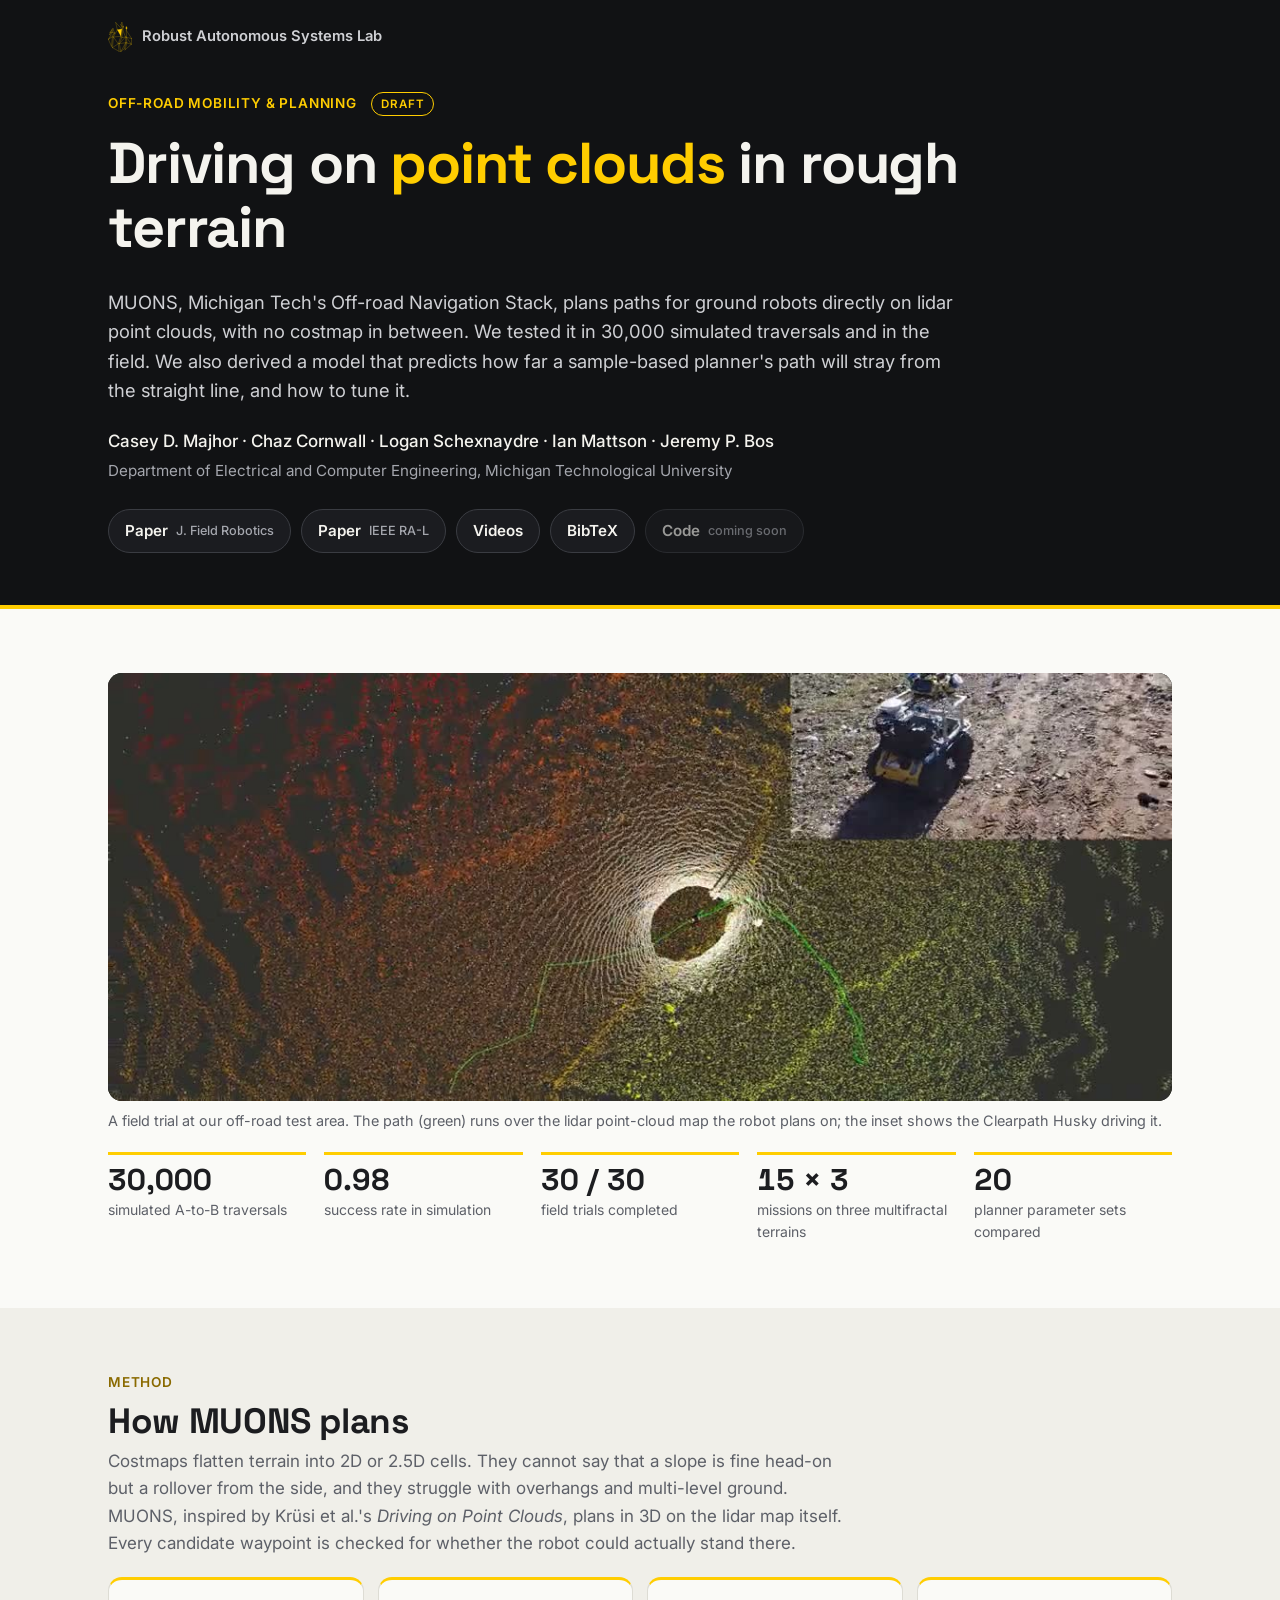
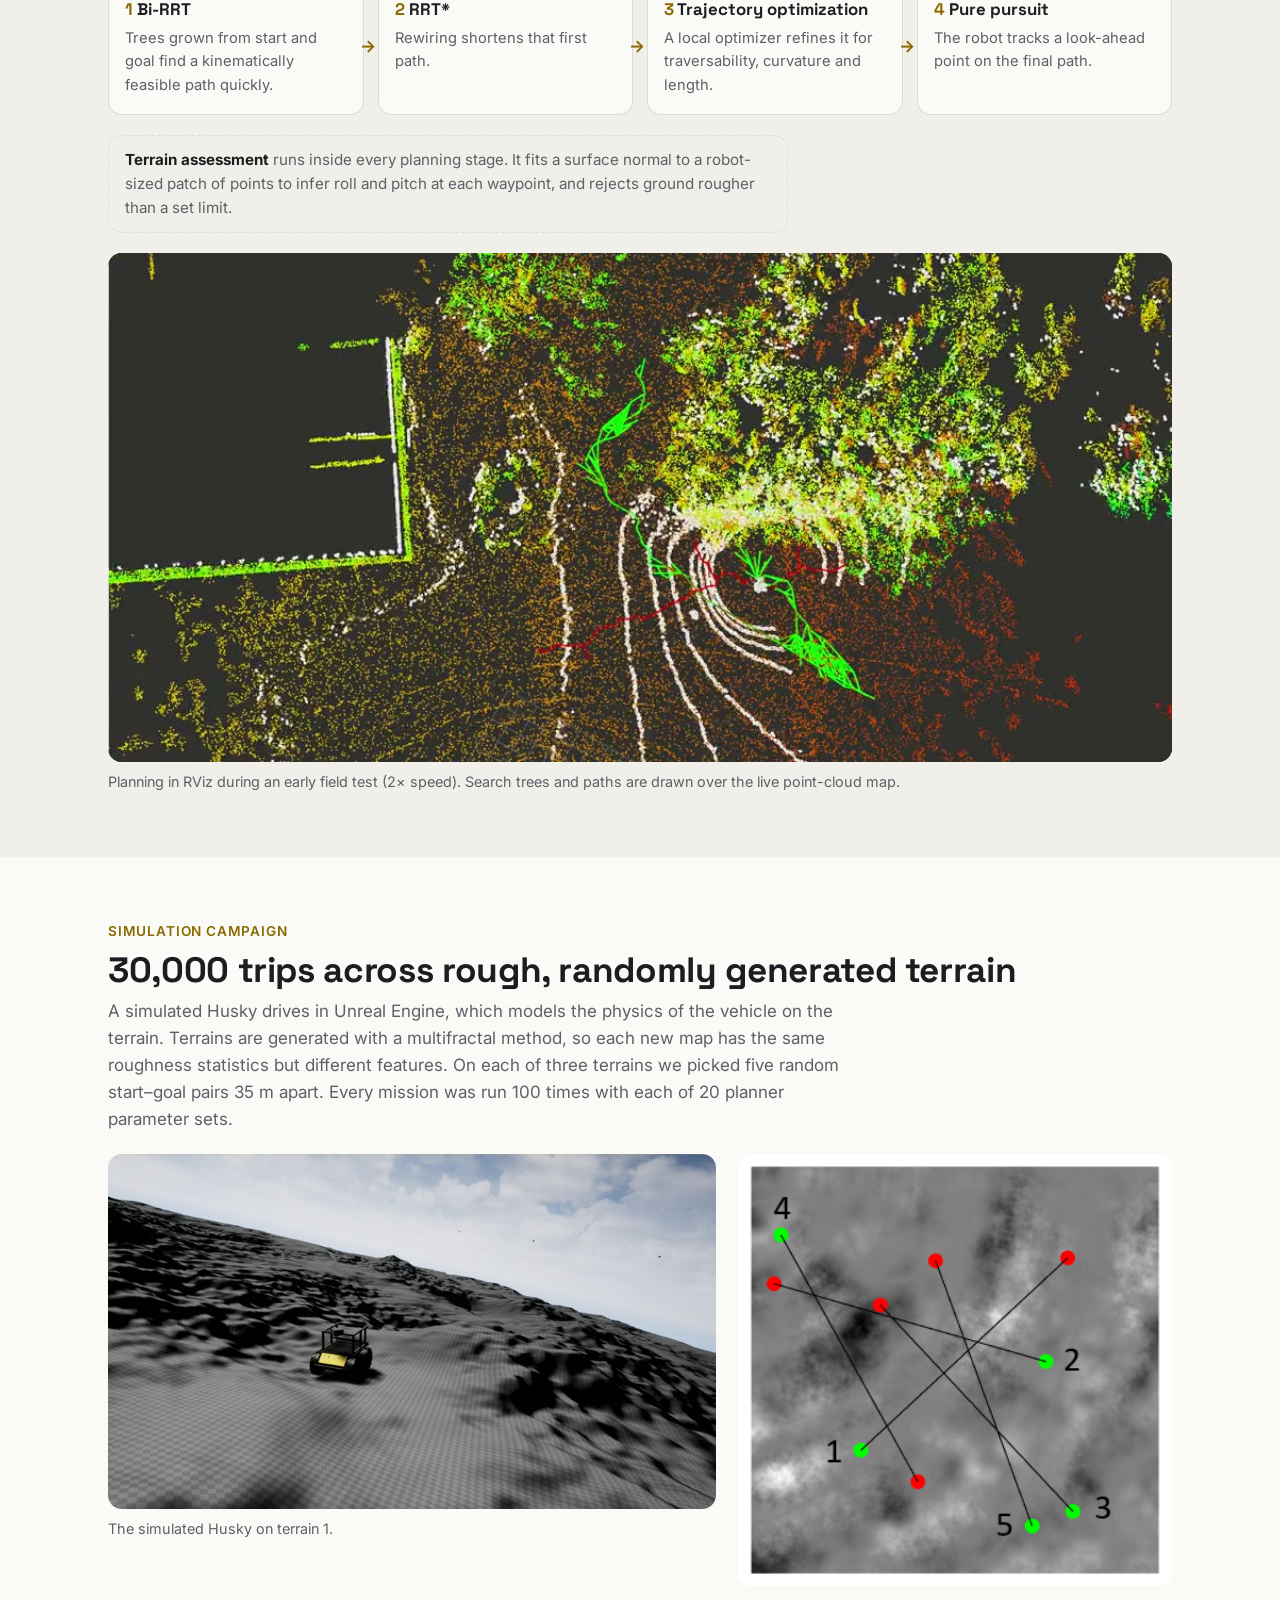
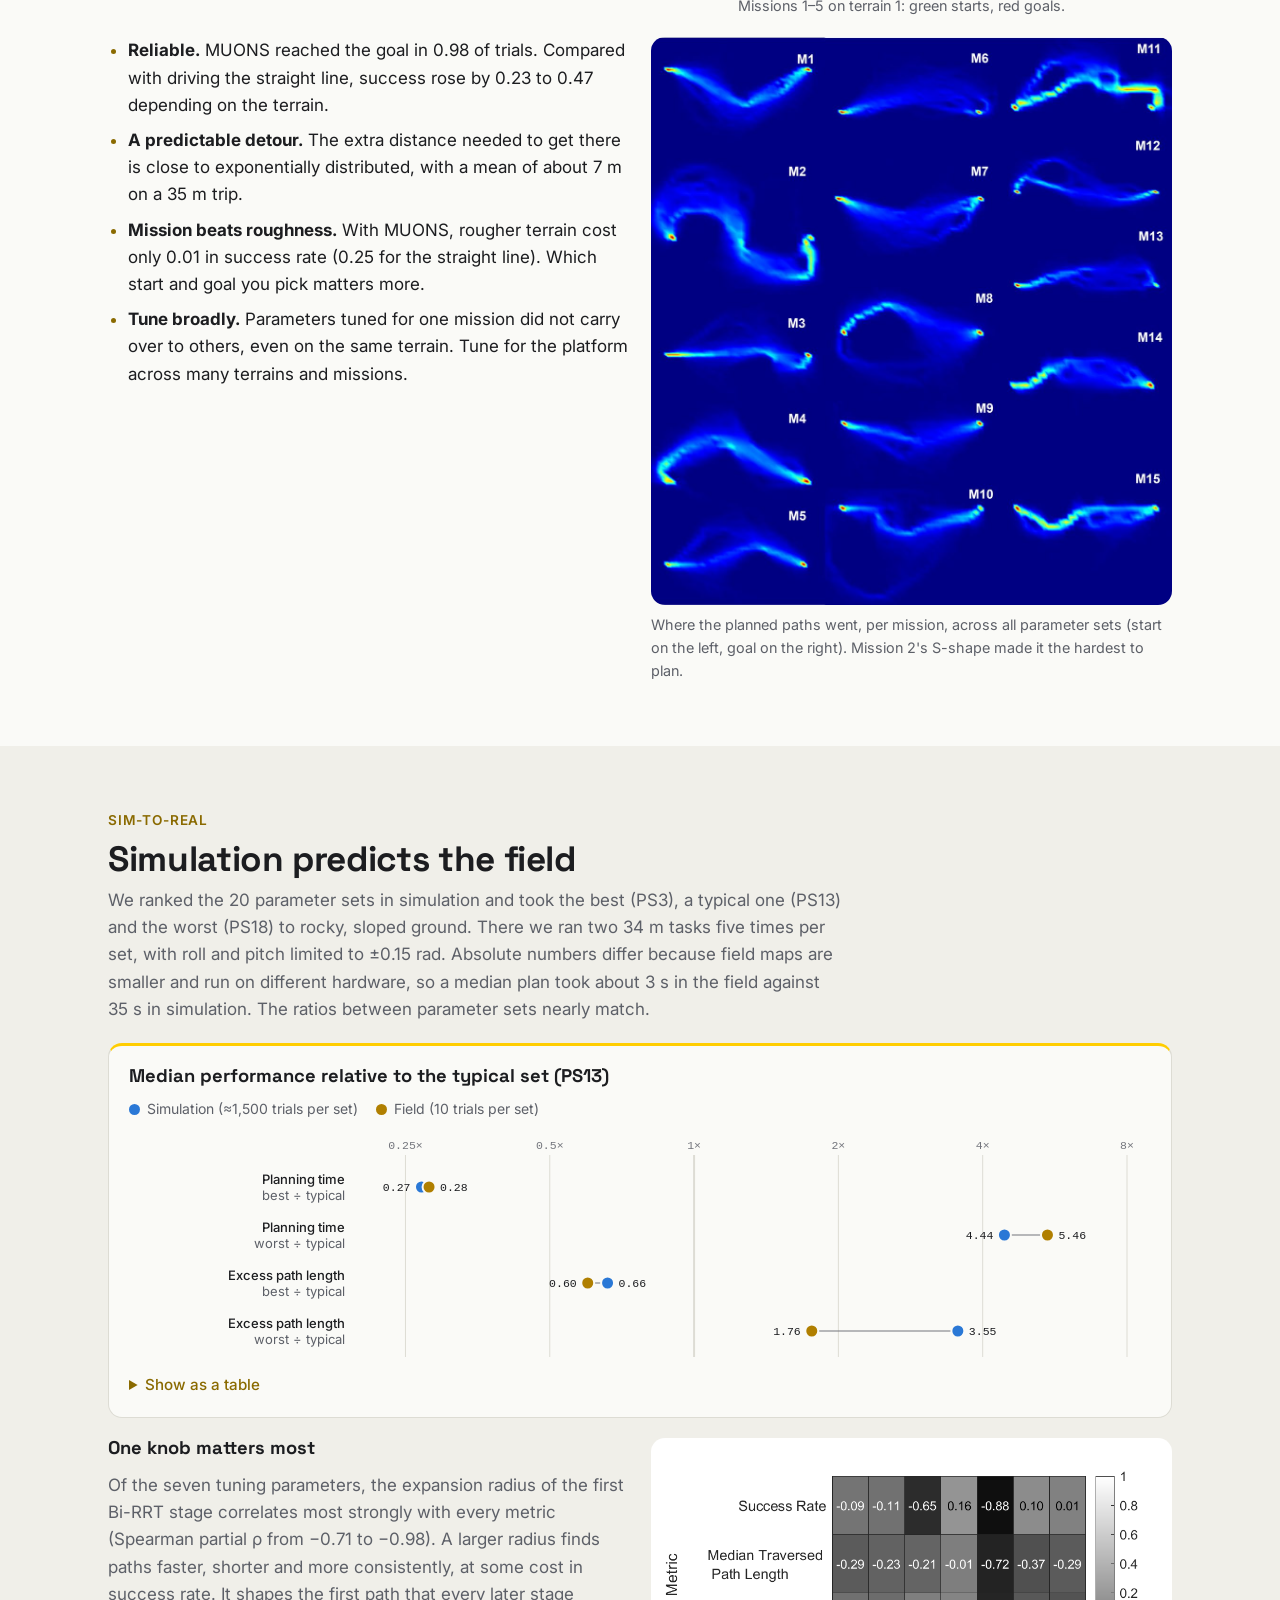
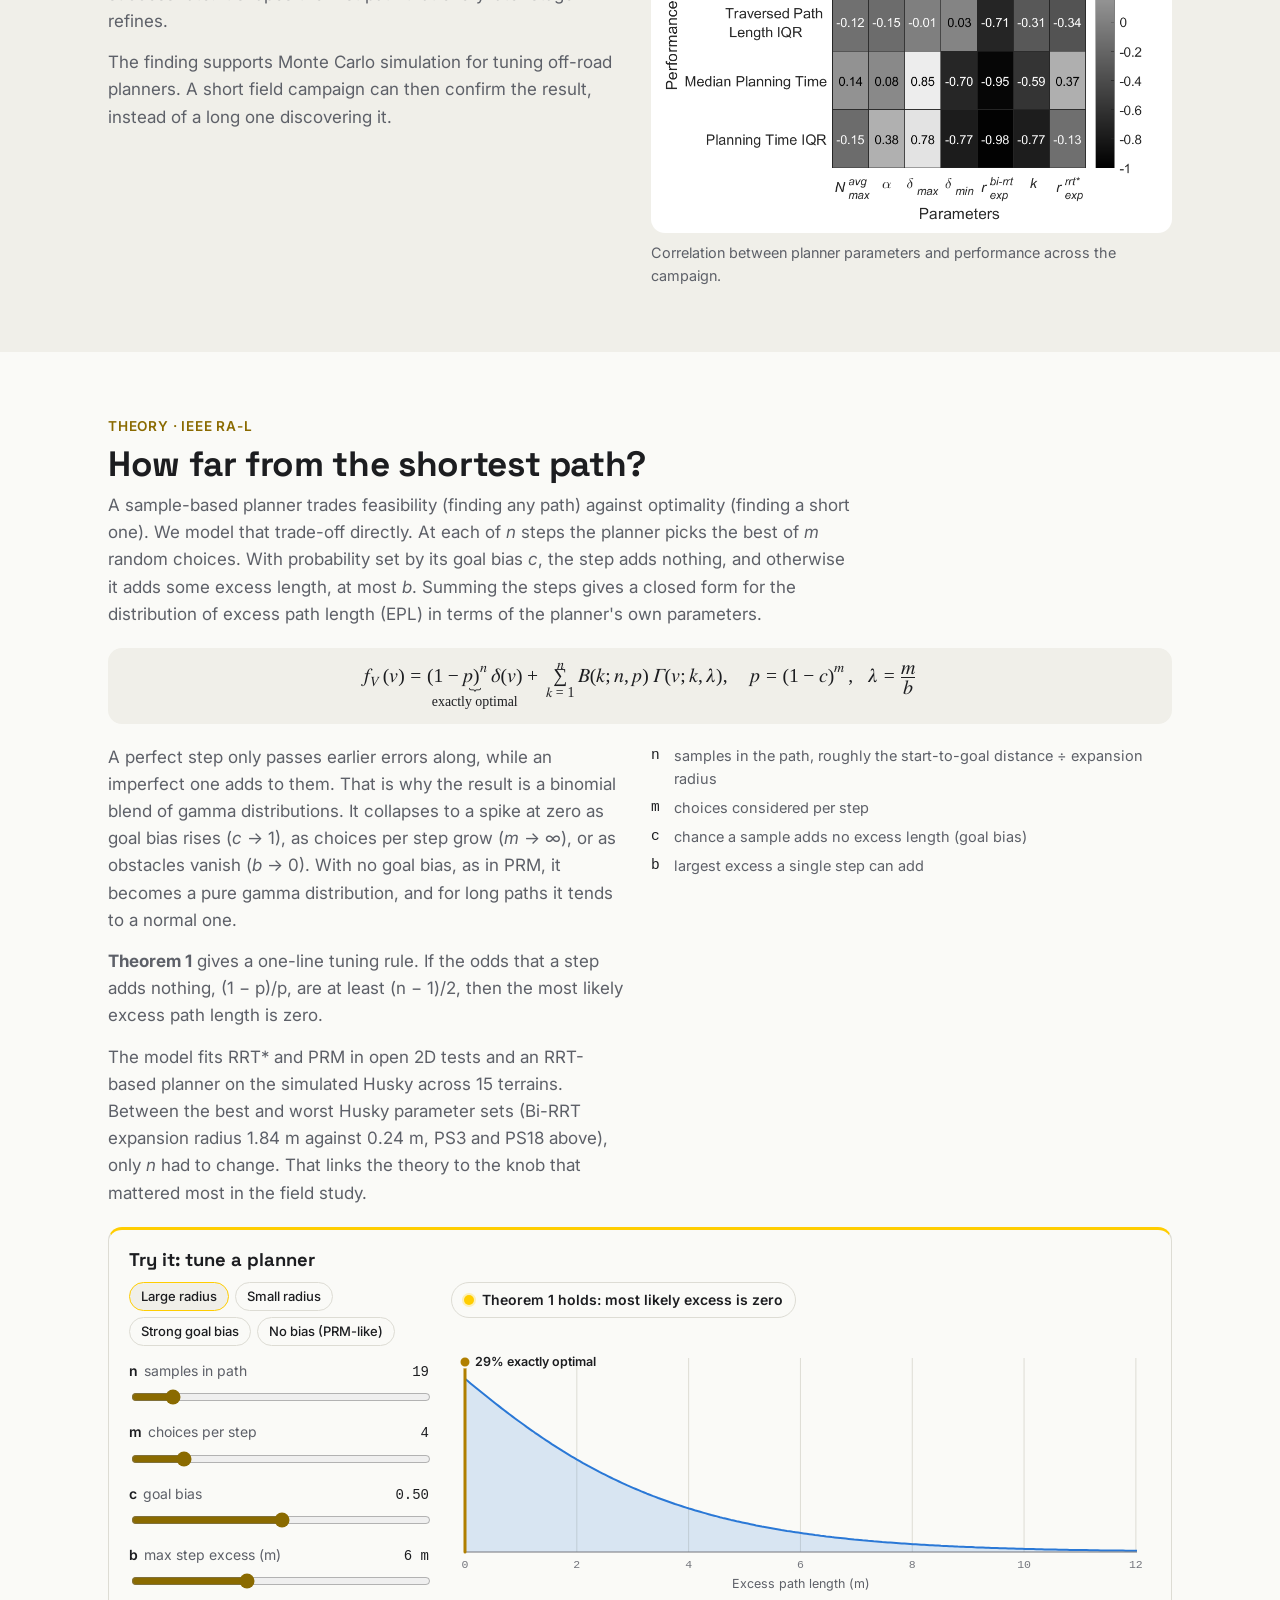
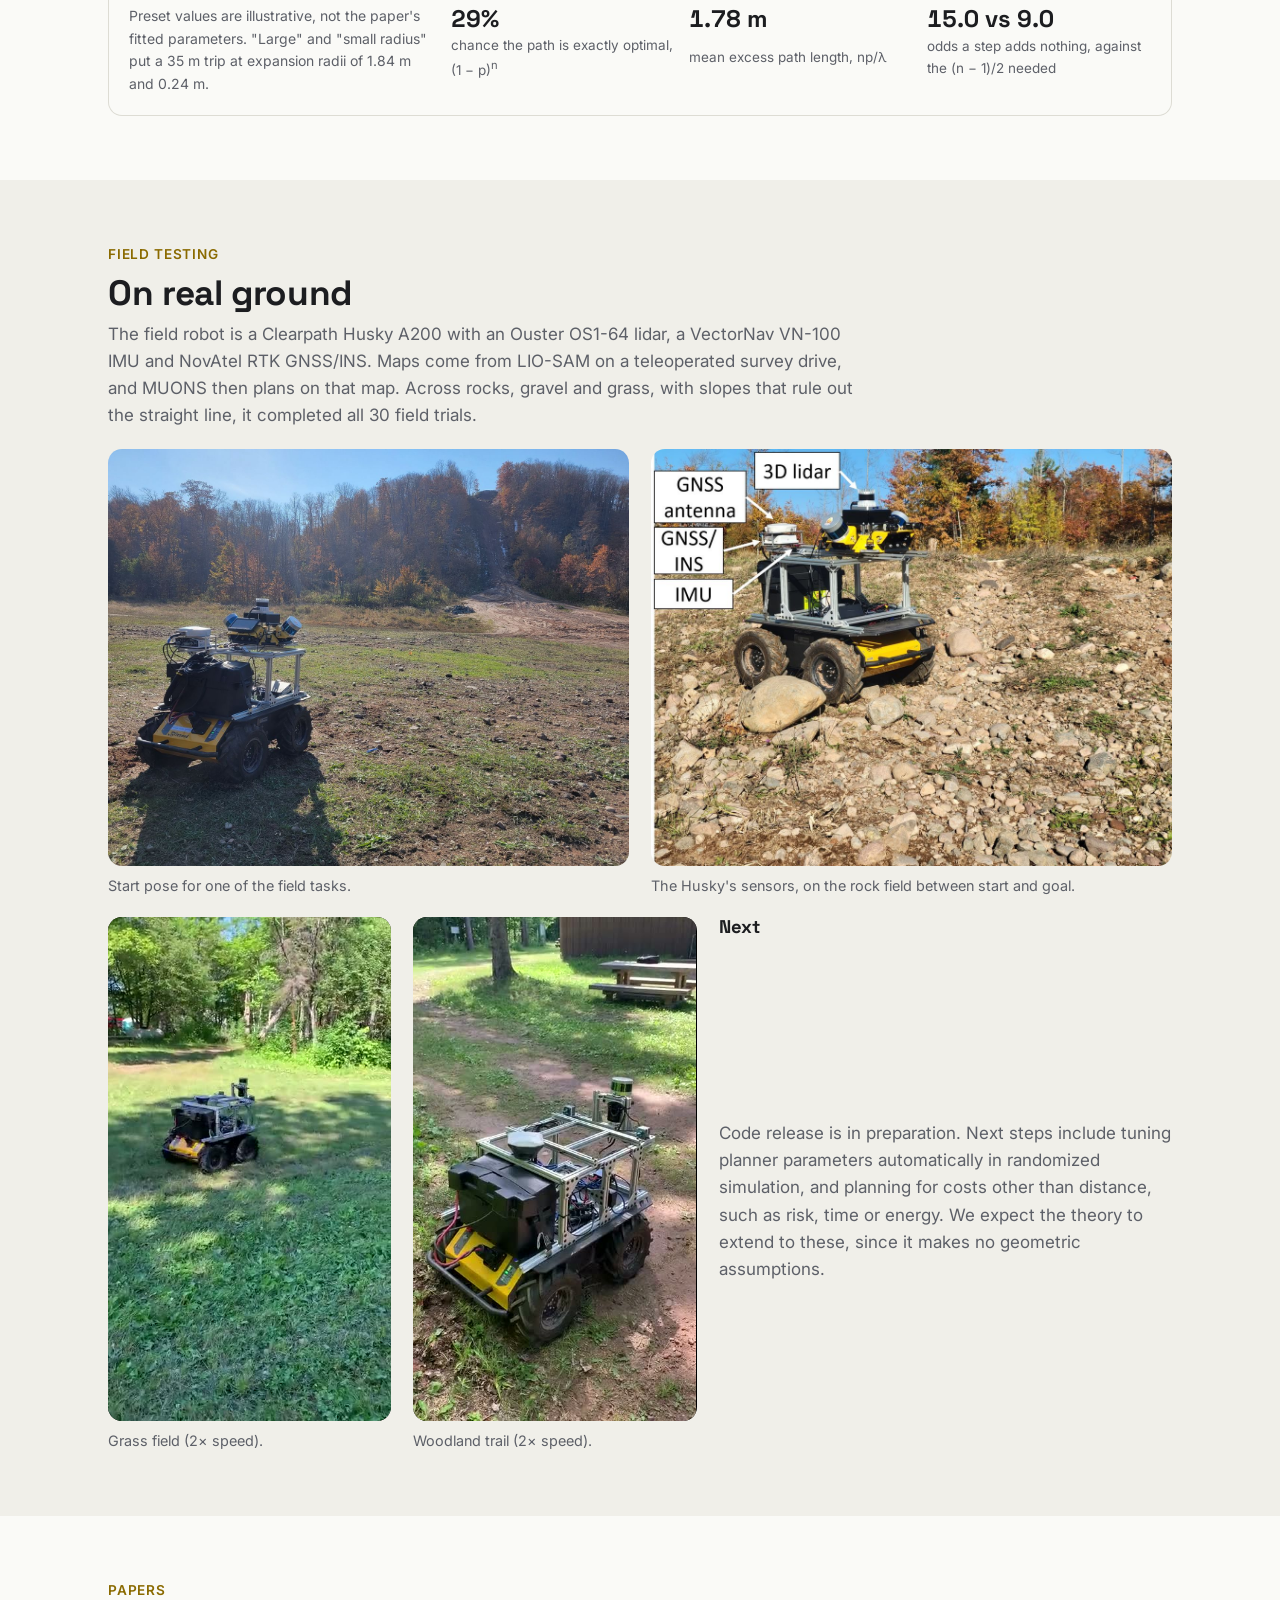
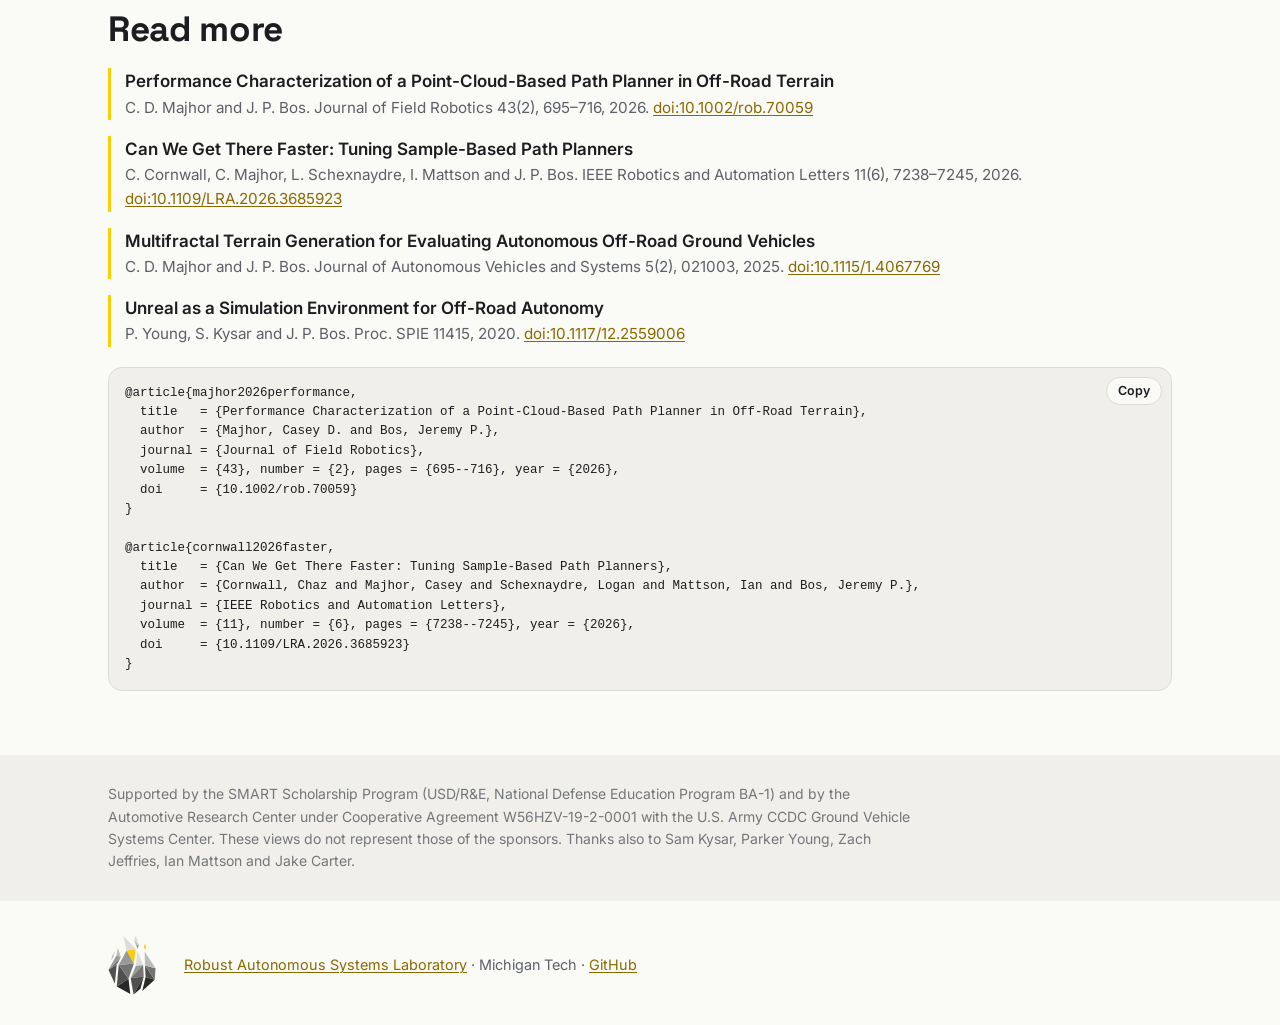
==== offroad/index.html @ c0ea43c0 "Add draft off-road autonomy project page and link its research card offroad/ is an academic-style pr" ====
<!doctype html>
<html lang="en">
<head>
<meta charset="utf-8">
<meta name="viewport" content="width=device-width, initial-scale=1">
<title>Off-Road Autonomy on Point Clouds</title>
<meta name="description" content="MUONS plans paths for off-road robots directly on lidar point clouds. Results from 30,000 simulated traversals, field trials, and a model of how far sample-based planners stray from the shortest path. Robust Autonomous Systems Laboratory, Michigan Tech.">
<meta property="og:title" content="Off-road autonomy on point clouds">
<meta property="og:description" content="MUONS: point-cloud path planning in rough terrain, from the Robust Autonomous Systems Laboratory at Michigan Tech.">
<meta property="og:image" content="https://robust-autonomous-systems-laboratory.github.io/offroad/media/field-start.jpg">
<link rel="icon" href="../assets/RASL/flame-avatar-square.svg" type="image/svg+xml">
<link rel="apple-touch-icon" href="../assets/RASL/flame-avatar-square.png">
<link rel="preconnect" href="https://fonts.googleapis.com">
<link rel="preconnect" href="https://fonts.gstatic.com" crossorigin>
<link href="https://fonts.googleapis.com/css2?family=Inter:wght@400;500;600&family=Space+Grotesk:wght@500;700&display=swap" rel="stylesheet">
<link rel="stylesheet" href="../style.css">
<style>
/* Autonomy page: the home page stylesheet plus the pieces an academic project page needs
   (author line, paper buttons, figures, one chart, one interactive model, BibTeX). */
:root {
  --ink-3: #74767d; --sim: #2a78d6; --field: #b07f00;
  --f-display: "Space Grotesk", Inter, sans-serif; --f-mono: ui-monospace, "SFMono-Regular", Menlo, Consolas, monospace;
}
@media (prefers-color-scheme: dark) { :root { --ink-3: #8b8d94; --sim: #3987e5; --field: #b08600; } }
.stack { display: grid; gap: 20px; }
.stack > p, .head p, .prose p { max-width: 68ch; margin: 0; }
.head { display: grid; gap: 8px; }
.head h2, h3 { margin: 0; }
main .eyebrow { margin: 0; }
.muted { color: var(--muted); }
.small { font-size: 14px; color: var(--ink-3); margin: 0; }
.prose { display: grid; gap: 14px; }

/* hero */
.hero-top { display: flex; flex-wrap: wrap; align-items: center; gap: 10px 14px; margin-bottom: 1rem; }
.hero-top .eyebrow { margin: 0; }
.draft { font-size: .72rem; font-weight: 600; letter-spacing: .08em; text-transform: uppercase; color: var(--gold); border: 1px solid var(--gold); border-radius: 999px; padding: 2px 9px; }
.authors { margin: 22px 0 4px; color: #f4f3ee; font-weight: 500; }
.authors span { white-space: nowrap; }
.affil { color: #a4a6ad; font-size: .95rem; margin: 0; }
.btns { list-style: none; padding: 0; margin: 26px 0 0; display: flex; flex-wrap: wrap; gap: 10px; }
.btns a, .btns span { display: inline-flex; align-items: center; gap: 8px; padding: 9px 16px; border-radius: 999px; border: 1px solid #3a3c42; background: #1b1c20; color: #f4f3ee; text-decoration: none; font-weight: 600; font-size: .95rem; }
.btns a:hover, .btns a:focus-visible { border-color: var(--gold); color: var(--gold); }
.btns small { font-weight: 500; color: #a4a6ad; }
.btns span[aria-disabled] { opacity: .6; cursor: not-allowed; }

/* figures and video */
figure { margin: 0; display: grid; gap: 8px; align-content: start; min-width: 0; }
figure img, figure video { width: 100%; height: auto; border-radius: var(--radius); background: #000; }
figcaption { color: var(--muted); font-size: .9rem; }
.on-white { background: #fff; border-radius: var(--radius); padding: 10px; }
.on-white img { border-radius: 4px; background: #fff; }
.grid2 { display: grid; gap: 22px; }
@media (min-width: 860px) { .grid2 { grid-template-columns: 1fr 1fr; align-items: start; } .grid2.wide-left { grid-template-columns: 1.4fr 1fr; } }
.stats { display: grid; grid-template-columns: repeat(auto-fit, minmax(150px, 1fr)); gap: 18px; }
.stat { border-top: 3px solid var(--gold); padding-top: 10px; display: grid; gap: 4px; align-content: start; }
.stat b { font: 700 30px/1 var(--f-display); font-variant-numeric: tabular-nums; }
.stat span { font-size: 14px; color: var(--muted); }
ul.points { margin: 0; padding-left: 1.2em; display: grid; gap: 8px; max-width: 72ch; }
ul.points li::marker { color: var(--link); }

/* pipeline */
.pipeline { list-style: none; padding: 0; margin: 0; display: grid; gap: 14px; counter-reset: st; }
@media (min-width: 860px) { .pipeline { grid-template-columns: repeat(4, 1fr); } }
.pipeline li { position: relative; border: 1px solid var(--line); border-top: 3px solid var(--gold); border-radius: var(--radius); padding: 16px; background: var(--paper); display: grid; gap: 4px; align-content: start; }
.pipeline li b { font-family: var(--f-display); font-size: 1.05rem; }
.pipeline li b::before { counter-increment: st; content: counter(st) "  "; color: var(--link); }
.pipeline li span { color: var(--muted); font-size: .92rem; }
@media (min-width: 860px) { .pipeline li:not(:last-child)::after { content: "\2192"; position: absolute; right: -13px; top: 50%; transform: translateY(-50%); color: var(--link); font-weight: 700; } }
.ta { border: 1px dashed var(--line); border-radius: var(--radius); padding: 12px 16px; color: var(--muted); font-size: .95rem; }
.ta b { color: var(--text); }

/* ratio chart */
.card { display: grid; gap: 12px; padding: 20px; min-width: 0; }
.card p { margin: 0; }
.card > *, .stack > *, .grid2 > * { min-width: 0; }
.legend { display: flex; flex-wrap: wrap; gap: 6px 18px; font-size: 14px; color: var(--muted); }
.legend i { display: inline-block; width: 11px; height: 11px; border-radius: 50%; margin-right: 7px; vertical-align: -1px; }
.chart svg { display: block; width: 100%; height: auto; overflow: visible; }
.chart text { font-family: Inter, sans-serif; font-size: 13px; fill: var(--muted); }
.chart .tick { font-family: var(--f-mono); font-size: 11.5px; fill: var(--ink-3); }
.chart .rl { fill: var(--text); font-weight: 500; }
details summary { cursor: pointer; color: var(--link); font-weight: 500; font-size: .95rem; }
table { border-collapse: collapse; width: 100%; font-size: 14px; margin-top: 10px; }
th, td { padding: 8px 10px; text-align: left; border-bottom: 1px solid var(--line); }
th { font-size: 12px; font-weight: 600; letter-spacing: .04em; text-transform: uppercase; color: var(--ink-3); }
td.n, th.n { text-align: right; font-family: var(--f-mono); font-variant-numeric: tabular-nums; font-size: 13px; }
.tablewrap { overflow-x: auto; }
.tablewrap table { min-width: 520px; }
#tip { position: fixed; z-index: 20; pointer-events: none; background: var(--text); color: var(--paper); font-size: 13px; line-height: 1.45; padding: 8px 10px; border-radius: 6px; max-width: 280px; }

/* math + explorer */
math { font-size: 1.15em; }
.eq { overflow-x: auto; padding: 14px 16px; background: var(--paper-2); border-radius: var(--radius); text-align: center; }
.explorer { display: grid; gap: 22px; }
@media (min-width: 900px) { .explorer { grid-template-columns: 300px 1fr; align-items: start; } }
.ctl { display: grid; gap: 14px; }
.ctl label { display: grid; gap: 4px; font-size: 14px; color: var(--muted); }
.ctl label span { display: flex; align-items: baseline; gap: 6px; }
.ctl label output { margin-left: auto; }
.ctl label b { color: var(--text); font-weight: 600; }
.ctl output { font-family: var(--f-mono); color: var(--text); font-variant-numeric: tabular-nums; }
.ctl input[type=range] { width: 100%; accent-color: var(--link); }
.presets { display: flex; flex-wrap: wrap; gap: 6px; }
.presets button { font: 500 13px/1 Inter, sans-serif; padding: 7px 11px; border-radius: 999px; border: 1px solid var(--line); background: var(--paper); color: var(--text); cursor: pointer; }
.presets button:hover, .presets button[aria-pressed=true] { border-color: var(--gold); }
.presets button[aria-pressed=true] { background: var(--paper-2); }
.readout { display: grid; grid-template-columns: repeat(auto-fit, minmax(150px, 1fr)); gap: 14px; }
.readout div { display: grid; gap: 2px; }
.readout b { font: 700 24px/1.1 var(--f-display); font-variant-numeric: tabular-nums; }
.readout span { font-size: 13.5px; color: var(--muted); }
.badge { display: inline-flex; align-items: center; gap: 8px; font-weight: 600; font-size: 14px; padding: 6px 12px; border-radius: 999px; border: 1px solid var(--line); justify-self: start; }
.badge i { width: 10px; height: 10px; border-radius: 50%; background: var(--ink-3); }
.badge.yes i { background: var(--gold); box-shadow: 0 0 0 2px rgba(255, 205, 0, .25); }
#epl svg { display: block; width: 100%; height: auto; overflow: visible; }
#epl text { font-family: Inter, sans-serif; font-size: 12.5px; fill: var(--muted); }
#epl .tick { font-family: var(--f-mono); font-size: 11.5px; fill: var(--ink-3); }
.params { display: grid; grid-template-columns: auto 1fr; gap: 6px 14px; font-size: 14.5px; margin: 0; }
.params dt { font-family: var(--f-mono); color: var(--text); }
.params dd { margin: 0; color: var(--muted); }

/* videos */
.vids { display: grid; gap: 22px; grid-template-columns: repeat(2, minmax(0, 1fr)); }
@media (min-width: 900px) { .vids { grid-template-columns: 1fr 1fr 1.6fr; } }
.vids figure:last-child { grid-column: 1 / -1; }
@media (min-width: 900px) { .vids figure:last-child { grid-column: auto; } }

/* papers */
.papers { list-style: none; padding: 0; margin: 0; display: grid; gap: 16px; }
.papers li { border-left: 3px solid var(--gold); padding-left: 14px; }
.papers em { font-style: normal; color: var(--text); font-weight: 600; }
.papers span { display: block; color: var(--muted); font-size: .95rem; }
.bib { position: relative; }
.bib pre { margin: 0; padding: 16px; background: var(--paper-2); border: 1px solid var(--line); border-radius: var(--radius); overflow-x: auto; font: 12.5px/1.55 var(--f-mono); color: var(--text); }
.bib button { position: absolute; top: 10px; right: 10px; font: 600 12.5px/1 Inter, sans-serif; padding: 7px 11px; border-radius: 999px; border: 1px solid var(--line); background: var(--paper); color: var(--text); cursor: pointer; }
.bib button:hover { border-color: var(--gold); }
section.band.notes { padding-top: 28px; padding-bottom: 28px; }
.notes p { max-width: 90ch; }
</style>
</head>
<body>

<header class="hero page">
  <div class="wrap">
    <a class="crumb" href="../"><img src="../assets/RASL/logo-gold-outline.svg" alt="" width="24" height="30">Robust Autonomous Systems Lab</a>
    <div class="hero-top"><p class="eyebrow">Off-road mobility &amp; planning</p><span class="draft">Draft</span></div>
    <h1>Driving on <span style="color:var(--gold)">point clouds</span> in rough terrain</h1>
    <p class="lede">MUONS, Michigan Tech's Off-road Navigation Stack, plans paths for ground robots directly on lidar point clouds, with no costmap in between. We tested it in 30,000 simulated traversals and in the field. We also derived a model that predicts how far a sample-based planner's path will stray from the straight line, and how to tune it.</p>
    <p class="authors"><span>Casey D. Majhor</span> · <span>Chaz Cornwall</span> · <span>Logan Schexnaydre</span> · <span>Ian Mattson</span> · <span>Jeremy P. Bos</span></p>
    <p class="affil">Department of Electrical and Computer Engineering, Michigan Technological University</p>
    <ul class="btns">
      <li><a href="https://doi.org/10.1002/rob.70059">Paper <small>J. Field Robotics</small></a></li>
      <li><a href="https://doi.org/10.1109/LRA.2026.3685923">Paper <small>IEEE RA-L</small></a></li>
      <li><a href="#videos">Videos</a></li>
      <li><a href="#cite">BibTeX</a></li>
      <li><span aria-disabled="true" title="Code release in preparation">Code <small>coming soon</small></span></li>
    </ul>
  </div>
</header>

<main>

  <section class="wrap stack">
    <figure>
      <video data-src="media/field-run.mp4" poster="media/field-run.jpg" autoplay loop muted playsinline width="1120" height="450" aria-label="Top-down view of a lidar point-cloud map with a green path, and an inset video of the Husky robot driving over rocky ground"></video>
      <figcaption>A field trial at our off-road test area. The path (green) runs over the lidar point-cloud map the robot plans on; the inset shows the Clearpath Husky driving it.</figcaption>
    </figure>
    <div class="stats">
      <div class="stat"><b>30,000</b><span>simulated A-to-B traversals</span></div>
      <div class="stat"><b>0.98</b><span>success rate in simulation</span></div>
      <div class="stat"><b>30 / 30</b><span>field trials completed</span></div>
      <div class="stat"><b>15 × 3</b><span>missions on three multifractal terrains</span></div>
      <div class="stat"><b>20</b><span>planner parameter sets compared</span></div>
    </div>
  </section>

  <section class="band">
    <div class="wrap stack">
      <div class="head">
        <p class="eyebrow">Method</p>
        <h2>How MUONS plans</h2>
        <p class="muted">Costmaps flatten terrain into 2D or 2.5D cells. They cannot say that a slope is fine head-on but a rollover from the side, and they struggle with overhangs and multi-level ground. MUONS, inspired by Krüsi et al.'s <em>Driving on Point Clouds</em>, plans in 3D on the lidar map itself. Every candidate waypoint is checked for whether the robot could actually stand there.</p>
      </div>
      <ol class="pipeline">
        <li><b>Bi-RRT</b><span>Trees grown from start and goal find a kinematically feasible path quickly.</span></li>
        <li><b>RRT*</b><span>Rewiring shortens that first path.</span></li>
        <li><b>Trajectory optimization</b><span>A local optimizer refines it for traversability, curvature and length.</span></li>
        <li><b>Pure pursuit</b><span>The robot tracks a look-ahead point on the final path.</span></li>
      </ol>
      <p class="ta"><b>Terrain assessment</b> runs inside every planning stage. It fits a surface normal to a robot-sized patch of points to infer roll and pitch at each waypoint, and rejects ground rougher than a set limit.</p>
      <figure>
        <video data-src="media/rviz-planning.mp4" poster="media/rviz-planning.jpg" autoplay loop muted playsinline width="1000" height="478" aria-label="RViz view of a colored lidar point cloud with green search trees and a red path drawn between a building and trees"></video>
        <figcaption>Planning in RViz during an early field test (2× speed). Search trees and paths are drawn over the live point-cloud map.</figcaption>
      </figure>
    </div>
  </section>

  <section class="wrap stack">
    <div class="head">
      <p class="eyebrow">Simulation campaign</p>
      <h2>30,000 trips across rough, randomly generated terrain</h2>
      <p class="muted">A simulated Husky drives in Unreal Engine, which models the physics of the vehicle on the terrain. Terrains are generated with a multifractal method, so each new map has the same roughness statistics but different features. On each of three terrains we picked five random start–goal pairs 35&nbsp;m apart. Every mission was run 100 times with each of 20 planner parameter sets.</p>
    </div>
    <div class="grid2 wide-left">
      <figure>
        <img src="media/unreal-terrain.jpg" width="831" height="486" alt="A simulated Husky robot on grey, rough multifractal terrain in Unreal Engine" loading="lazy">
        <figcaption>The simulated Husky on terrain 1.</figcaption>
      </figure>
      <figure>
        <div class="on-white"><img src="media/terrain-missions.png" width="338" height="337" alt="Grey elevation map with five numbered green start points joined by lines to red goal points" loading="lazy"></div>
        <figcaption>Missions 1–5 on terrain 1: green starts, red goals.</figcaption>
      </figure>
    </div>
    <div class="grid2">
      <ul class="points">
        <li><strong>Reliable.</strong> MUONS reached the goal in 0.98 of trials. Compared with driving the straight line, success rose by 0.23 to 0.47 depending on the terrain.</li>
        <li><strong>A predictable detour.</strong> The extra distance needed to get there is close to exponentially distributed, with a mean of about 7&nbsp;m on a 35&nbsp;m trip.</li>
        <li><strong>Mission beats roughness.</strong> With MUONS, rougher terrain cost only 0.01 in success rate (0.25 for the straight line). Which start and goal you pick matters more.</li>
        <li><strong>Tune broadly.</strong> Parameters tuned for one mission did not carry over to others, even on the same terrain. Tune for the platform across many terrains and missions.</li>
      </ul>
      <figure>
        <img src="media/path-heatmaps.jpg" width="1100" height="1199" alt="Fifteen small heatmaps of planned paths, one per mission, in three columns by terrain; most are arcs, mission 2 is an S shape" loading="lazy">
        <figcaption>Where the planned paths went, per mission, across all parameter sets (start on the left, goal on the right). Mission&nbsp;2's S-shape made it the hardest to plan.</figcaption>
      </figure>
    </div>
  </section>

  <section class="band">
    <div class="wrap stack">
      <div class="head">
        <p class="eyebrow">Sim-to-real</p>
        <h2>Simulation predicts the field</h2>
        <p class="muted">We ranked the 20 parameter sets in simulation and took the best (PS3), a typical one (PS13) and the worst (PS18) to rocky, sloped ground. There we ran two 34&nbsp;m tasks five times per set, with roll and pitch limited to ±0.15&nbsp;rad. Absolute numbers differ because field maps are smaller and run on different hardware, so a median plan took about 3&nbsp;s in the field against 35&nbsp;s in simulation. The ratios between parameter sets nearly match.</p>
      </div>
      <div class="card">
        <h3>Median performance relative to the typical set (PS13)</h3>
        <div class="legend"><span><i style="background:var(--sim)"></i>Simulation (≈1,500 trials per set)</span><span><i style="background:var(--field)"></i>Field (10 trials per set)</span></div>
        <div class="chart" id="ratio" role="img" aria-label="Dot chart comparing simulation and field ratios of median planning time and excess path length between parameter sets. Planning time best over typical: 0.27 simulation, 0.28 field. Planning time worst over typical: 4.44 simulation, 5.46 field. Excess path best over typical: 0.66 simulation, 0.60 field. Excess path worst over typical: 3.55 simulation, 1.76 field."></div>
        <details>
          <summary>Show as a table</summary>
          <div class="tablewrap"><table>
            <thead><tr><th>Ratio of medians</th><th class="n">Simulation</th><th class="n">Field</th></tr></thead>
            <tbody>
              <tr><td>Planning time, best ÷ typical (PS3 / PS13)</td><td class="n">0.27</td><td class="n">0.28</td></tr>
              <tr><td>Planning time, worst ÷ typical (PS18 / PS13)</td><td class="n">4.44</td><td class="n">5.46</td></tr>
              <tr><td>Excess path length, best ÷ typical (PS3 / PS13)</td><td class="n">0.66</td><td class="n">0.60</td></tr>
              <tr><td>Excess path length, worst ÷ typical (PS18 / PS13)</td><td class="n">3.55</td><td class="n">1.76</td></tr>
            </tbody>
          </table></div>
          <p class="small" style="margin-top:8px">Ratios as reported in the paper. Excess path length is the distance driven beyond the straight line.</p>
        </details>
      </div>
      <div class="grid2">
        <div class="prose">
          <h3>One knob matters most</h3>
          <p class="muted">Of the seven tuning parameters, the expansion radius of the first Bi-RRT stage correlates most strongly with every metric (Spearman partial ρ from −0.71 to −0.98). A larger radius finds paths faster, shorter and more consistently, at some cost in success rate. It shapes the first path that every later stage refines.</p>
          <p class="muted">The finding supports Monte Carlo simulation for tuning off-road planners. A short field campaign can then confirm the result, instead of a long one discovering it.</p>
        </div>
        <figure>
          <div class="on-white"><img src="media/spearman.png" width="875" height="656" alt="Grayscale heatmap of correlations between seven planner parameters and five performance metrics; the Bi-RRT expansion radius column is darkest, between -0.71 and -0.98" loading="lazy"></div>
          <figcaption>Correlation between planner parameters and performance across the campaign.</figcaption>
        </figure>
      </div>
    </div>
  </section>

  <section class="wrap stack">
    <div class="head">
      <p class="eyebrow">Theory · IEEE RA-L</p>
      <h2>How far from the shortest path?</h2>
      <p class="muted">A sample-based planner trades feasibility (finding any path) against optimality (finding a short one). We model that trade-off directly. At each of <i>n</i> steps the planner picks the best of <i>m</i> random choices. With probability set by its goal bias <i>c</i>, the step adds nothing, and otherwise it adds some excess length, at most <i>b</i>. Summing the steps gives a closed form for the distribution of excess path length (EPL) in terms of the planner's own parameters.</p>
    </div>
    <div class="eq" aria-label="f sub V of v equals one minus p to the n times delta of v, plus the sum from k equals 1 to n of the binomial probability B of k given n and p times the gamma density of v with shape k and rate lambda, where p equals one minus c to the m and lambda equals m over b.">
      <math display="block"><mrow>
        <msub><mi>f</mi><mi>V</mi></msub><mo stretchy="false">(</mo><mi>v</mi><mo stretchy="false">)</mo><mo>=</mo>
        <munder><munder accentunder="true"><mrow><msup><mrow><mo stretchy="false">(</mo><mn>1</mn><mo>−</mo><mi>p</mi><mo stretchy="false">)</mo></mrow><mi>n</mi></msup><mi>δ</mi><mo stretchy="false">(</mo><mi>v</mi><mo stretchy="false">)</mo></mrow><mo>⏟</mo></munder><mtext>exactly optimal</mtext></munder>
        <mo>+</mo>
        <munderover><mo>∑</mo><mrow><mi>k</mi><mo>=</mo><mn>1</mn></mrow><mi>n</mi></munderover>
        <mi>B</mi><mo stretchy="false">(</mo><mi>k</mi><mo>;</mo><mi>n</mi><mo>,</mo><mi>p</mi><mo stretchy="false">)</mo><mspace width="0.2em"/><mi>Γ</mi><mo stretchy="false">(</mo><mi>v</mi><mo>;</mo><mi>k</mi><mo>,</mo><mi>λ</mi><mo stretchy="false">)</mo>
        <mo>,</mo><mspace width="1em"/>
        <mi>p</mi><mo>=</mo><msup><mrow><mo stretchy="false">(</mo><mn>1</mn><mo>−</mo><mi>c</mi><mo stretchy="false">)</mo></mrow><mi>m</mi></msup><mo>,</mo><mspace width="0.6em"/>
        <mi>λ</mi><mo>=</mo><mfrac><mi>m</mi><mi>b</mi></mfrac>
      </mrow></math>
    </div>
    <div class="grid2">
      <div class="prose">
        <p class="muted">A perfect step only passes earlier errors along, while an imperfect one adds to them. That is why the result is a binomial blend of gamma distributions. It collapses to a spike at zero as goal bias rises (<i>c</i>&nbsp;→&nbsp;1), as choices per step grow (<i>m</i>&nbsp;→&nbsp;∞), or as obstacles vanish (<i>b</i>&nbsp;→&nbsp;0). With no goal bias, as in PRM, it becomes a pure gamma distribution, and for long paths it tends to a normal one.</p>
        <p class="muted"><strong>Theorem&nbsp;1</strong> gives a one-line tuning rule. If the odds that a step adds nothing, (1&nbsp;−&nbsp;p)/p, are at least (n&nbsp;−&nbsp;1)/2, then the most likely excess path length is zero.</p>
        <p class="muted">The model fits RRT* and PRM in open 2D tests and an RRT-based planner on the simulated Husky across 15 terrains. Between the best and worst Husky parameter sets (Bi-RRT expansion radius 1.84&nbsp;m against 0.24&nbsp;m, PS3 and PS18 above), only <i>n</i> had to change. That links the theory to the knob that mattered most in the field study.</p>
      </div>
      <dl class="params">
        <dt>n</dt><dd>samples in the path, roughly the start-to-goal distance ÷ expansion radius</dd>
        <dt>m</dt><dd>choices considered per step</dd>
        <dt>c</dt><dd>chance a sample adds no excess length (goal bias)</dd>
        <dt>b</dt><dd>largest excess a single step can add</dd>
      </dl>
    </div>

    <div class="card">
      <h3>Try it: tune a planner</h3>
      <div class="explorer">
        <div class="ctl">
          <div class="presets" role="group" aria-label="Presets">
            <button type="button" data-p="19,4,0.5,6">Large radius</button>
            <button type="button" data-p="146,4,0.5,6">Small radius</button>
            <button type="button" data-p="40,4,0.85,6">Strong goal bias</button>
            <button type="button" data-p="20,4,0,6">No bias (PRM-like)</button>
          </div>
          <label><span><b>n</b> samples in path<output id="o-n"></output></span><input id="s-n" type="range" min="1" max="150" step="1"></label>
          <label><span><b>m</b> choices per step<output id="o-m"></output></span><input id="s-m" type="range" min="1" max="20" step="0.5"></label>
          <label><span><b>c</b> goal bias<output id="o-c"></output></span><input id="s-c" type="range" min="0" max="0.99" step="0.01"></label>
          <label><span><b>b</b> max step excess (m)<output id="o-b"></output></span><input id="s-b" type="range" min="0.5" max="15" step="0.5"></label>
          <p class="small">Preset values are illustrative, not the paper's fitted parameters. "Large" and "small radius" put a 35&nbsp;m trip at expansion radii of 1.84&nbsp;m and 0.24&nbsp;m.</p>
        </div>
        <div style="display:grid;gap:14px;min-width:0">
          <span class="badge" id="badge"><i></i><span></span></span>
          <div id="epl" role="img" aria-label="Plot of the excess path length distribution for the chosen parameters"></div>
          <div class="readout">
            <div><b id="r-zero"></b><span>chance the path is exactly optimal, (1 − p)<sup>n</sup></span></div>
            <div><b id="r-mean"></b><span>mean excess path length, np/λ</span></div>
            <div><b id="r-odds"></b><span>odds a step adds nothing, against the (n − 1)/2 needed</span></div>
          </div>
        </div>
      </div>
    </div>
  </section>

  <section class="band" id="videos">
    <div class="wrap stack">
      <div class="head">
        <p class="eyebrow">Field testing</p>
        <h2>On real ground</h2>
        <p class="muted">The field robot is a Clearpath Husky A200 with an Ouster OS1-64 lidar, a VectorNav VN-100 IMU and NovAtel RTK GNSS/INS. Maps come from LIO-SAM on a teleoperated survey drive, and MUONS then plans on that map. Across rocks, gravel and grass, with slopes that rule out the straight line, it completed all 30 field trials.</p>
      </div>
      <div class="grid2">
        <figure>
          <img src="media/field-start.jpg" width="1400" height="1120" alt="The Husky robot with a sensor mast on a grassy, rocky slope below autumn trees" loading="lazy">
          <figcaption>Start pose for one of the field tasks.</figcaption>
        </figure>
        <figure>
          <img src="media/husky-sensors.jpg" width="1100" height="880" alt="The Husky on a rocky slope, with labels pointing to the 3D lidar, GNSS antenna, GNSS/INS and IMU" loading="lazy">
          <figcaption>The Husky's sensors, on the rock field between start and goal.</figcaption>
        </figure>
      </div>
      <div class="vids">
        <figure>
          <video data-src="media/husky-field.mp4" poster="media/husky-field.jpg" autoplay loop muted playsinline width="432" height="768" aria-label="The Husky robot driving across a mown grass field"></video>
          <figcaption>Grass field (2× speed).</figcaption>
        </figure>
        <figure>
          <video data-src="media/husky-trail.mp4" poster="media/husky-trail.jpg" autoplay loop muted playsinline width="432" height="768" aria-label="The Husky robot driving along a dirt trail through woods toward the camera"></video>
          <figcaption>Woodland trail (2× speed).</figcaption>
        </figure>
        <div class="prose">
          <h3>Next</h3>
          <p class="muted">Code release is in preparation. Next steps include tuning planner parameters automatically in randomized simulation, and planning for costs other than distance, such as risk, time or energy. We expect the theory to extend to these, since it makes no geometric assumptions.</p>
        </div>
      </div>
    </div>
  </section>

  <section class="wrap stack" id="cite">
    <div class="head">
      <p class="eyebrow">Papers</p>
      <h2>Read more</h2>
    </div>
    <ul class="papers">
      <li><em>Performance Characterization of a Point-Cloud-Based Path Planner in Off-Road Terrain</em><span>C. D. Majhor and J. P. Bos. Journal of Field Robotics 43(2), 695–716, 2026. <a href="https://doi.org/10.1002/rob.70059">doi:10.1002/rob.70059</a></span></li>
      <li><em>Can We Get There Faster: Tuning Sample-Based Path Planners</em><span>C. Cornwall, C. Majhor, L. Schexnaydre, I. Mattson and J. P. Bos. IEEE Robotics and Automation Letters 11(6), 7238–7245, 2026. <a href="https://doi.org/10.1109/LRA.2026.3685923">doi:10.1109/LRA.2026.3685923</a></span></li>
      <li><em>Multifractal Terrain Generation for Evaluating Autonomous Off-Road Ground Vehicles</em><span>C. D. Majhor and J. P. Bos. Journal of Autonomous Vehicles and Systems 5(2), 021003, 2025. <a href="https://doi.org/10.1115/1.4067769">doi:10.1115/1.4067769</a></span></li>
      <li><em>Unreal as a Simulation Environment for Off-Road Autonomy</em><span>P. Young, S. Kysar and J. P. Bos. Proc. SPIE 11415, 2020. <a href="https://doi.org/10.1117/12.2559006">doi:10.1117/12.2559006</a></span></li>
    </ul>
    <div class="bib">
      <button type="button" data-copy="bibtex">Copy</button>
<pre id="bibtex">@article{majhor2026performance,
  title   = {Performance Characterization of a Point-Cloud-Based Path Planner in Off-Road Terrain},
  author  = {Majhor, Casey D. and Bos, Jeremy P.},
  journal = {Journal of Field Robotics},
  volume  = {43}, number = {2}, pages = {695--716}, year = {2026},
  doi     = {10.1002/rob.70059}
}

@article{cornwall2026faster,
  title   = {Can We Get There Faster: Tuning Sample-Based Path Planners},
  author  = {Cornwall, Chaz and Majhor, Casey and Schexnaydre, Logan and Mattson, Ian and Bos, Jeremy P.},
  journal = {IEEE Robotics and Automation Letters},
  volume  = {11}, number = {6}, pages = {7238--7245}, year = {2026},
  doi     = {10.1109/LRA.2026.3685923}
}</pre>
    </div>
  </section>

  <section class="band notes">
    <div class="wrap">
      <p class="small">Supported by the SMART Scholarship Program (USD/R&amp;E, National Defense Education Program BA-1) and by the Automotive Research Center under Cooperative Agreement W56HZV-19-2-0001 with the U.S. Army CCDC Ground Vehicle Systems Center. These views do not represent those of the sponsors. Thanks also to Sam Kysar, Parker Young, Zach Jeffries, Ian Mattson and Jake Carter.</p>
    </div>
  </section>
</main>

<footer class="wrap foot">
  <img class="logo" src="../assets/RASL/flame-avatar-square-transparent.svg" alt="RASL logo" width="72" height="72" loading="lazy">
  <p><a href="../">Robust Autonomous Systems Laboratory</a> · Michigan Tech · <a href="https://github.com/Robust-Autonomous-Systems-Laboratory">GitHub</a></p>
</footer>
<div id="tip" hidden></div>

<script>
// Videos load when they scroll into view; with reduced motion they show controls instead of autoplaying.
(function () {
  var vids = document.querySelectorAll('video[data-src]');
  var still = window.matchMedia && matchMedia('(prefers-reduced-motion: reduce)').matches;
  function load(v) { if (still) { v.autoplay = false; v.controls = true; } v.src = v.dataset.src; v.removeAttribute('data-src'); }
  if (!('IntersectionObserver' in window)) { vids.forEach(load); return; }
  var io = new IntersectionObserver(function (es) {
    es.forEach(function (e) { if (e.isIntersecting) { load(e.target); io.unobserve(e.target); } });
  }, { rootMargin: '200px' });
  vids.forEach(function (v) { io.observe(v); });
})();

var tip = document.getElementById('tip');
function showTip(html, x, y) {
  tip.innerHTML = html; tip.hidden = false;
  var r = tip.getBoundingClientRect(), L = x + 14, T = y + 14;
  if (L + r.width > innerWidth - 8) L = x - r.width - 14;
  if (T + r.height > innerHeight - 8) T = y - r.height - 14;
  tip.style.left = Math.max(8, L) + 'px'; tip.style.top = Math.max(8, T) + 'px';
}
function hideTip() { tip.hidden = true; }

// Sim-vs-field ratio chart: one log axis, a dot per source, joined per row.
(function () {
  var ROWS = [
    { k: 'Planning time', s: 'best ÷ typical', sim: 0.27, field: 0.28 },
    { k: 'Planning time', s: 'worst ÷ typical', sim: 4.44, field: 5.46 },
    { k: 'Excess path length', s: 'best ÷ typical', sim: 0.66, field: 0.60 },
    { k: 'Excess path length', s: 'worst ÷ typical', sim: 3.55, field: 1.76 }
  ];
  var el = document.getElementById('ratio');
  function draw() {
    var W = Math.max(300, Math.round(el.clientWidth)), narrow = W < 620;
    var left = narrow ? 8 : 230, right = 24, top = 30, rowH = narrow ? 62 : 48, H = top + ROWS.length * rowH + 6;
    var lo = Math.log(0.2), hi = Math.log(8), pw = W - left - right;
    var x = function (v) { return left + pw * (Math.log(v) - lo) / (hi - lo); };
    var s = '<svg viewBox="0 0 ' + W + ' ' + H + '" width="' + W + '" height="' + H + '">';
    [0.25, 0.5, 1, 2, 4, 8].forEach(function (t) {
      s += '<line x1="' + x(t) + '" x2="' + x(t) + '" y1="' + (top - 8) + '" y2="' + (H - 4) + '" stroke="var(--line)" stroke-width="' + (t === 1 ? 2 : 1) + '"/>';
      s += '<text class="tick" x="' + x(t) + '" y="' + (top - 14) + '" text-anchor="middle">' + t + '×</text>';
    });
    ROWS.forEach(function (r, i) {
      var y = top + i * rowH + (narrow ? 38 : rowH / 2);
      s += '<g class="row" data-i="' + i + '"><rect x="0" y="' + (y - rowH / 2 - (narrow ? 12 : 0)) + '" width="' + W + '" height="' + rowH + '" fill="transparent"/>';
      if (narrow) s += '<text class="rl" x="' + left + '" y="' + (y - 18) + '">' + r.k + ', ' + r.s + '</text>';
      else s += '<text class="rl" x="' + (left - 14) + '" y="' + (y - 3) + '" text-anchor="end">' + r.k + '</text><text x="' + (left - 14) + '" y="' + (y + 13) + '" text-anchor="end">' + r.s + '</text>';
      s += '<line x1="' + x(r.sim) + '" x2="' + x(r.field) + '" y1="' + y + '" y2="' + y + '" stroke="var(--ink-3)" stroke-width="2" stroke-linecap="round" opacity=".5"/>';
      var a = r.sim <= r.field;
      [['sim', r.sim, a ? 'end' : 'start', a ? -11 : 11], ['field', r.field, a ? 'start' : 'end', a ? 11 : -11]].forEach(function (d) {
        s += '<circle cx="' + x(d[1]) + '" cy="' + y + '" r="6.5" fill="var(--' + d[0] + ')" stroke="var(--paper)" stroke-width="2"/>';
        s += '<text class="tick" x="' + (x(d[1]) + d[3]) + '" y="' + (y + 4) + '" text-anchor="' + d[2] + '" style="fill:var(--text)">' + d[1].toFixed(2) + '</text>';
      });
      s += '</g>';
    });
    el.innerHTML = s + '</svg>';
    el.querySelectorAll('.row').forEach(function (g) {
      var r = ROWS[+g.dataset.i];
      var html = '<b>' + r.k + ', ' + r.s + '</b><br>Simulation ' + r.sim.toFixed(2) + '× · Field ' + r.field.toFixed(2) + '×';
      g.addEventListener('mousemove', function (e) { showTip(html, e.clientX, e.clientY); });
      g.addEventListener('mouseleave', hideTip);
    });
  }
  draw();
  var t; addEventListener('resize', function () { clearTimeout(t); t = setTimeout(draw, 120); });
})();

// EPL explorer: f_V(v) = (1-p)^n δ(v) + Σ_k B(k;n,p) Γ(v;k,λ), p = (1-c)^m, λ = m/b  (RA-L 2026, Eq. 14).
var EPL = (function () {
  function lgamma(z) { // Lanczos, g = 7
    var g = 7, C = [0.99999999999980993, 676.5203681218851, -1259.1392167224028, 771.32342877765313, -176.61502916214059, 12.507343278686905, -0.13857109526572012, 9.9843695780195716e-6, 1.5056327351493116e-7];
    if (z < 0.5) return Math.log(Math.PI / Math.sin(Math.PI * z)) - lgamma(1 - z);
    z -= 1; var a = C[0], t = z + g + 0.5;
    for (var i = 1; i < 9; i++) a += C[i] / (z + i);
    return 0.5 * Math.log(2 * Math.PI) + (z + 0.5) * Math.log(t) - t + Math.log(a);
  }
  function model(n, m, c, b) {
    var p = Math.pow(1 - c, m), lam = m / b, w = [];
    for (var k = 1; k <= n; k++) {
      var lw;
      if (p >= 1) lw = k === n ? 0 : -Infinity;
      else if (p <= 0) lw = -Infinity;
      else lw = lgamma(n + 1) - lgamma(k + 1) - lgamma(n - k + 1) + k * Math.log(p) + (n - k) * Math.log(1 - p);
      w.push(lw);
    }
    return { n: n, p: p, lam: lam, mass: p >= 1 ? 0 : Math.pow(1 - p, n), lw: w, mean: n * p / lam, sd: Math.sqrt(n * p * (2 - p)) / lam };
  }
  function density(M, v) {
    if (v <= 0) return M.lw[0] === -Infinity ? 0 : Math.exp(M.lw[0]) * M.lam; // only k = 1 is non-zero at v = 0
    var s = 0, lv = Math.log(v), ll = Math.log(M.lam);
    for (var k = 1; k <= M.n; k++) {
      var lw = M.lw[k - 1]; if (lw === -Infinity) continue;
      s += Math.exp(lw + k * ll + (k - 1) * lv - M.lam * v - lgamma(k));
    }
    return s;
  }
  function modeAtZero(M) { return M.p <= 2 / (M.n + 1); } // Theorem 1: (1-c)^m <= (1 + (n-1)/2)^-1
  return { model: model, density: density, modeAtZero: modeAtZero };
})();

(function () {
  var S = { n: document.getElementById('s-n'), m: document.getElementById('s-m'), c: document.getElementById('s-c'), b: document.getElementById('s-b') };
  var O = { n: document.getElementById('o-n'), m: document.getElementById('o-m'), c: document.getElementById('o-c'), b: document.getElementById('o-b') };
  var el = document.getElementById('epl'), badge = document.getElementById('badge'), presets = document.querySelectorAll('.presets button');
  function set(vals) { ['n', 'm', 'c', 'b'].forEach(function (k, i) { S[k].value = vals[i]; }); }
  function pct(x) { return x >= 0.995 ? '>99%' : x < 0.005 && x > 0 ? '<1%' : Math.round(100 * x) + '%'; }
  function draw() {
    var n = +S.n.value, m = +S.m.value, c = +S.c.value, b = +S.b.value;
    O.n.textContent = n; O.m.textContent = m; O.c.textContent = c.toFixed(2); O.b.textContent = b + ' m';
    presets.forEach(function (btn) {
      var v = btn.dataset.p.split(',').map(Number);
      btn.setAttribute('aria-pressed', String(v[0] === n && v[1] === m && Math.abs(v[2] - c) < 1e-9 && v[3] === b));
    });
    var M = EPL.model(n, m, c, b);
    var W = Math.max(300, Math.round(el.clientWidth)), H = W < 560 ? 220 : 260, L = 14, R = 14, T = 26, B = 40, pw = W - L - R, ph = H - T - B;
    var xmax = Math.max(M.mean + 4.5 * M.sd, 3 / M.lam, 0.5);
    var N = 240, pts = [], ymax = 0;
    for (var i = 0; i <= N; i++) { var v = xmax * i / N, d = EPL.density(M, v); pts.push([v, d]); if (d > ymax) ymax = d; }
    ymax = ymax > 0 ? ymax * 1.12 : 1;
    var X = function (v) { return L + pw * v / xmax; }, Y = function (d) { return T + ph - ph * d / ymax; };
    var s = '<svg viewBox="0 0 ' + W + ' ' + H + '" width="' + W + '" height="' + H + '">';
    var step = Math.pow(10, Math.floor(Math.log10(xmax / 4))); [1, 2, 5, 10].some(function (k) { if (xmax / (step * k) <= (W < 560 ? 5 : 8)) { step *= k; return true; } });
    for (var t = 0; t <= xmax + 1e-9; t += step) {
      s += '<line x1="' + X(t) + '" x2="' + X(t) + '" y1="' + T + '" y2="' + (T + ph) + '" stroke="var(--line)"/>';
      s += '<text class="tick" x="' + X(t) + '" y="' + (T + ph + 16) + '" text-anchor="middle">' + (+t.toFixed(2)) + '</text>';
    }
    s += '<text x="' + (L + pw / 2) + '" y="' + (H - 4) + '" text-anchor="middle">Excess path length (m)</text>';
    if (ymax > 0 && pts.some(function (q) { return q[1] > 0; })) {
      var d = 'M' + X(0) + ',' + Y(0) + pts.map(function (q) { return 'L' + X(q[0]).toFixed(1) + ',' + Y(q[1]).toFixed(1); }).join('') + 'L' + X(xmax) + ',' + Y(0) + 'Z';
      s += '<path d="' + d + '" fill="var(--sim)" fill-opacity=".16" stroke="none"/>';
      s += '<polyline points="' + pts.map(function (q) { return X(q[0]).toFixed(1) + ',' + Y(q[1]).toFixed(1); }).join(' ') + '" fill="none" stroke="var(--sim)" stroke-width="2" stroke-linejoin="round"/>';
    }
    s += '<line x1="' + L + '" x2="' + (W - R) + '" y1="' + (T + ph) + '" y2="' + (T + ph) + '" stroke="var(--ink-3)"/>';
    if (M.mass > 0.001) { // probability mass at zero: a stem, labelled with its probability (not on the density scale)
      s += '<line x1="' + X(0) + '" x2="' + X(0) + '" y1="' + (T + ph) + '" y2="' + (T + 4) + '" stroke="var(--field)" stroke-width="3" stroke-linecap="round"/>';
      s += '<circle cx="' + X(0) + '" cy="' + (T + 4) + '" r="5.5" fill="var(--field)" stroke="var(--paper)" stroke-width="2"/>';
      s += '<text x="' + (X(0) + 10) + '" y="' + (T + 8) + '" style="fill:var(--text);font-weight:600">' + pct(M.mass) + ' exactly optimal</text>';
    }
    el.innerHTML = s + '</svg>';
    var yes = EPL.modeAtZero(M);
    badge.className = 'badge' + (yes ? ' yes' : '');
    badge.lastElementChild.textContent = yes ? 'Theorem 1 holds: most likely excess is zero' : 'Theorem 1 fails: the mode moves away from zero';
    document.getElementById('r-zero').textContent = pct(M.mass);
    document.getElementById('r-mean').textContent = M.mean < 10 ? M.mean.toFixed(2) + ' m' : M.mean.toFixed(1) + ' m';
    var odds = M.p > 0 ? (1 - M.p) / M.p : Infinity;
    document.getElementById('r-odds').textContent = (odds === Infinity ? '∞' : odds >= 100 ? Math.round(odds) : odds.toFixed(1)) + ' vs ' + ((n - 1) / 2).toFixed(1);
  }
  presets.forEach(function (btn) { btn.addEventListener('click', function () { set(btn.dataset.p.split(',')); draw(); }); });
  Object.keys(S).forEach(function (k) { S[k].addEventListener('input', draw); });
  set([19, 4, 0.5, 6]); draw();
  var t; addEventListener('resize', function () { clearTimeout(t); t = setTimeout(draw, 120); });
})();

// BibTeX copy
document.querySelectorAll('[data-copy]').forEach(function (btn) {
  btn.addEventListener('click', function () {
    var text = document.getElementById(btn.dataset.copy).textContent;
    function done() { btn.textContent = 'Copied'; setTimeout(function () { btn.textContent = 'Copy'; }, 1500); }
    if (navigator.clipboard) navigator.clipboard.writeText(text).then(done, function () {});
    else { var r = document.createRange(); r.selectNodeContents(document.getElementById(btn.dataset.copy)); getSelection().removeAllRanges(); getSelection().addRange(r); }
  });
});
</script>
</body>
</html>
---- style.css ----
:root {
  --gold: #ffcd00;
  --ink: #111214;
  --paper: #fafaf7;
  --paper-2: #f0efe9;
  --text: #1c1d20;
  --muted: #5d6068;
  --line: #dddcd4;
  --link: #8a6a00;
  --radius: 14px;
  --max: 1120px;
}
@media (prefers-color-scheme: dark) {
  :root {
    --paper: #131417;
    --paper-2: #1b1d21;
    --text: #e9e8e3;
    --muted: #a4a6ad;
    --line: #2c2e33;
    --link: #ffcd00;
  }
}

* { box-sizing: border-box; }
body {
  margin: 0;
  background: var(--paper);
  color: var(--text);
  font: 400 17px/1.6 Inter, system-ui, -apple-system, "Segoe UI", sans-serif;
  -webkit-font-smoothing: antialiased;
}
img { max-width: 100%; height: auto; display: block; }
a { color: var(--link); text-underline-offset: 2px; }
h1, h2, h3 { font-family: "Space Grotesk", Inter, sans-serif; line-height: 1.1; margin: 0 0 .5em; }
h2 { font-size: clamp(1.6rem, 3.2vw, 2.2rem); letter-spacing: -.01em; }
h3 { font-size: 1.15rem; }
p { margin: 0 0 1em; }

.wrap { max-width: var(--max); margin: 0 auto; padding: 0 16px; }
@media (min-width: 720px) { .wrap { padding: 0 28px; } }
section.wrap, section.band { padding-top: 64px; padding-bottom: 64px; }
section.band { background: var(--paper-2); }

/* Hero */
.hero { background: var(--ink); color: #f4f3ee; padding: 56px 0 64px; border-bottom: 4px solid var(--gold); }
.hero-grid { display: grid; gap: 36px; align-items: center; }
@media (min-width: 900px) { .hero-grid { grid-template-columns: 1.05fr 1fr; } }
.eyebrow { color: var(--gold); font-weight: 600; font-size: .85rem; letter-spacing: .06em; text-transform: uppercase; }
.hero h1 { font-size: clamp(2.2rem, 5.5vw, 3.6rem); letter-spacing: -.02em;; color: #8e9097; }
.hero h1 .ini { color: #f4f3ee; }
.brand { display: flex; align-items: center; gap: clamp(14px, 2.5vw, 28px); margin: 4px 0 1rem; }
.brand h1 { margin: 0; }
.brand-logo { width: clamp(64px, 13vw, 150px); height: auto; flex: none; }
.lede { font-size: 1.15rem; color: #cfd0d4; max-width: 34em; }
.hero-fig { margin: 0; }
.hero-fig img { border-radius: var(--radius); }
.hero-fig figcaption { color: #8e9097; font-size: .85rem; margin-top: 8px; }
.hero-fig figcaption a { color: var(--gold); }
.hero-link { display: block; border-radius: var(--radius); transition: box-shadow .2s, transform .2s; }
.hero-link:hover, .hero-link:focus-visible { box-shadow: 0 0 0 3px var(--gold); transform: translateY(-2px); }

/* Research cards */
.cards { display: grid; gap: 18px; grid-template-columns: repeat(auto-fit, minmax(240px, 1fr)); }
.card { border: 1px solid var(--line); border-top: 3px solid var(--gold); border-radius: var(--radius); padding: 22px; background: var(--paper); }
.card p { color: var(--muted); margin: 0; }
/* Cards that open an area page: the whole card is the click target */
.card.linked { position: relative; transition: border-color .2s, box-shadow .2s, transform .2s; }
.card-link { color: inherit; text-decoration: none; }
.card-link::after { content: ""; position: absolute; inset: 0; border-radius: var(--radius); }
.card-link::before { content: "\2192"; float: right; margin-left: 8px; color: var(--link); transition: transform .2s; }
.card.linked:hover, .card.linked:focus-within { border-color: var(--gold); box-shadow: 0 6px 20px rgba(0,0,0,.08); transform: translateY(-2px); }
.card.linked:hover .card-link::before { transform: translateX(3px); }
.card-link:focus-visible { outline: none; }
.card.linked:has(.card-link:focus-visible) { outline: 3px solid var(--gold); outline-offset: 2px; }

/* Data & software */
.links { list-style: none; margin: 0; padding: 0; display: grid; gap: 4px 32px; }
@media (min-width: 800px) { .links { grid-template-columns: 1fr 1fr; } }
.links li { padding: 12px 0; border-bottom: 1px solid var(--line); }
.links a { font-weight: 600; }
.links span { display: block; color: var(--muted); font-size: .95rem; }

/* Teaching */
.pills { list-style: none; padding: 0; margin: 0; display: flex; flex-wrap: wrap; gap: 10px; }
.pills a { display: inline-block; padding: 8px 16px; border: 1px solid var(--line); border-radius: 999px; text-decoration: none; font-weight: 500; }
.pills a:hover { border-color: var(--gold); }

/* Director */
.director { display: grid; gap: 32px; }
@media (min-width: 800px) { .director { grid-template-columns: 2fr 1fr; } }
.row-links { display: flex; flex-wrap: wrap; gap: 18px; font-weight: 600; }
.contact p { color: var(--muted); }

.foot { padding: 28px 16px; color: var(--muted); font-size: .9rem; display: flex; align-items: center; gap: 16px; }
.foot p { margin: 0; }
.foot .logo { width: 72px; height: 72px; flex: none; }

/* Former students */
.alumni { padding-top: 48px; }
.alumni-list { list-style: none; margin: 0; padding: 0; display: grid; gap: 10px 32px;
  grid-template-columns: repeat(auto-fill, minmax(200px, 1fr)); }
.alumni-list li { padding: 10px 0; border-bottom: 1px solid var(--line); font-weight: 500; }

/* Research media strip */
.media { display: grid; gap: 18px; margin-top: 28px; grid-template-columns: 1fr; }
@media (min-width: 720px) { .media { grid-template-columns: 1.5fr 1fr 1fr; } }
.media figure { margin: 0; }
.media img, .media video {
  display: block; width: 100%; height: auto; aspect-ratio: 1 / 1; object-fit: cover;
  border-radius: var(--radius); background: #000;
}
@media (min-width: 720px) { .media img { aspect-ratio: auto; height: 100%; max-height: none; } .media figure:first-child { display: flex; flex-direction: column; } .media figure:first-child img { flex: 1; min-height: 0; } }
.media figure:first-child img { aspect-ratio: 3 / 2; }
/* The beam clip has a thin white frame baked in; crop a few pixels off every edge. */
.media .trim { overflow: hidden; border-radius: var(--radius); background: #000; }
.media .trim video { width: calc(100% + 8px); max-width: none; margin: -4px; border-radius: 0; }
.media figcaption { color: var(--muted); font-size: .85rem; margin-top: 8px; }

/* Projects */
.sub { font-size: 1.4rem; margin-top: 48px; }
.project { display: grid; gap: 24px; align-items: center; border-top: 3px solid var(--gold); padding-top: 22px; }
@media (min-width: 800px) { .project { grid-template-columns: 1fr 1.4fr; } }
.project + .project { margin-top: 40px; }
.project figure { margin: 0; }
.project img { border-radius: var(--radius); background: #000; }
.project video { display: block; width: 100%; height: auto; border-radius: var(--radius); background: #000; }
.fig-link { display: block; border-radius: var(--radius); transition: box-shadow .2s, transform .2s; }
.fig-link:hover, .fig-link:focus-visible { box-shadow: 0 0 0 3px var(--gold); transform: translateY(-2px); }
.project figcaption { color: var(--muted); font-size: .85rem; margin-top: 8px; }
.project p { color: var(--muted); }
.project .who { color: var(--text); font-size: .9rem; font-weight: 600; margin: -4px 0 0; }

/* Project pages (wads/, turbulence/): the same hero band, sections and footer, with a link home */
.hero.page { padding: 22px 0 52px; }
.crumb { display: inline-flex; align-items: center; gap: 10px; margin-bottom: 40px; color: #cfd0d4; font-weight: 600; font-size: .92rem; text-decoration: none; }
.crumb img { width: 24px; height: 30px; flex: none; }
.crumb:hover, .crumb:focus-visible { color: var(--gold); }
.hero.page h1 { color: #f4f3ee; max-width: 16em; }
.hero.page .lede { max-width: 46em; margin: 0; }
main .eyebrow { color: var(--link); }
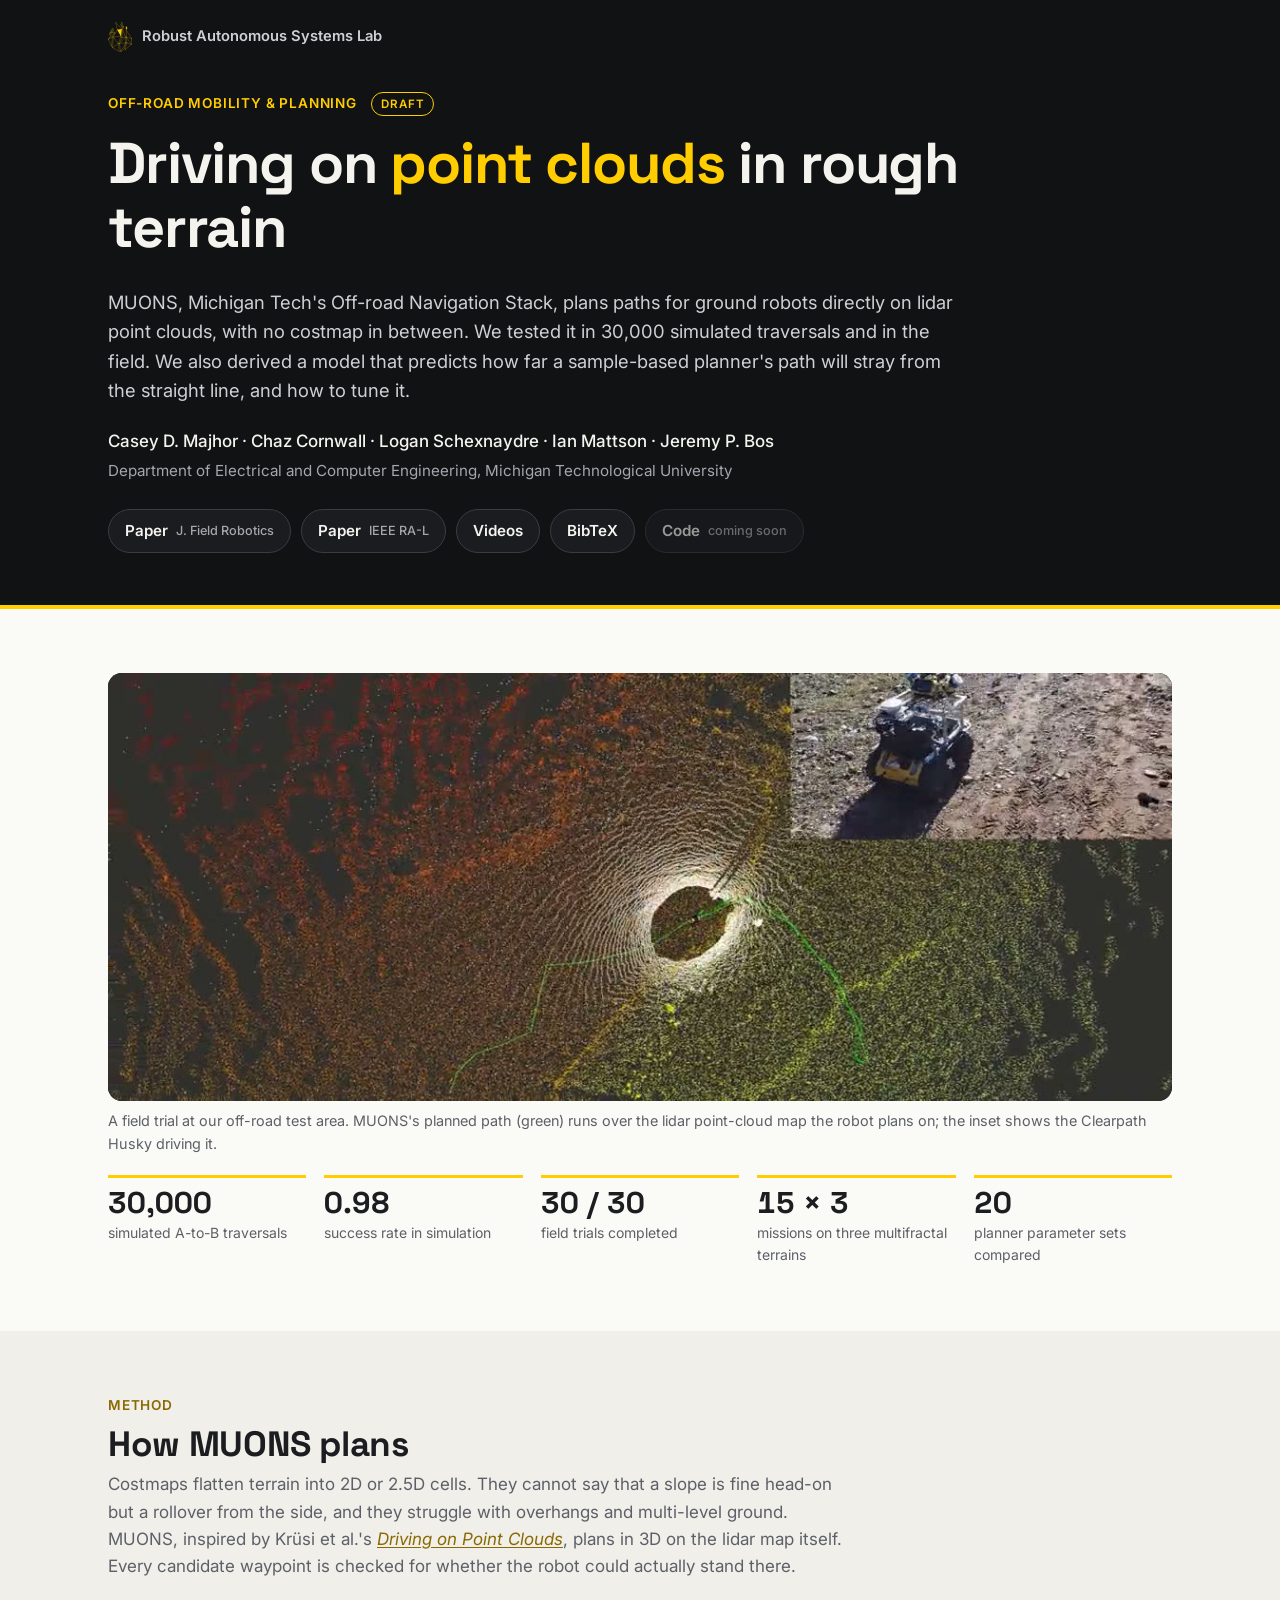
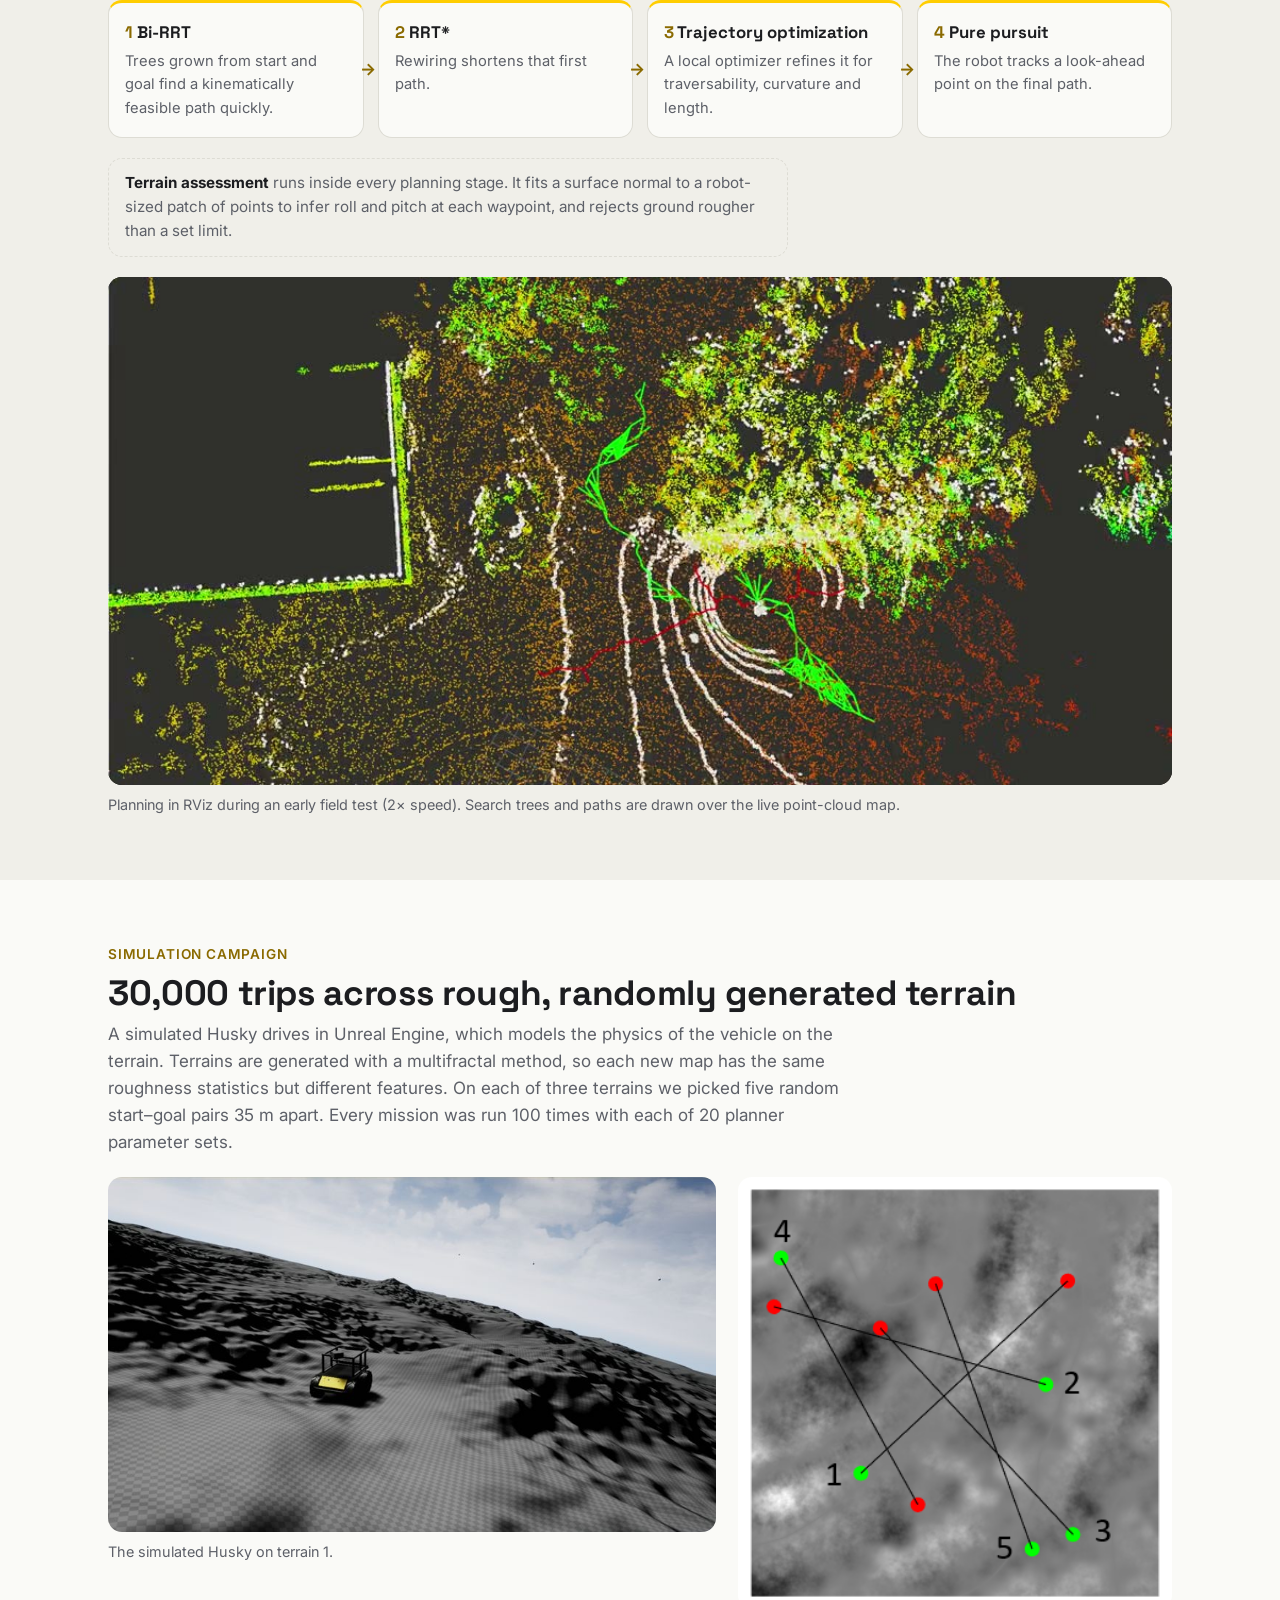
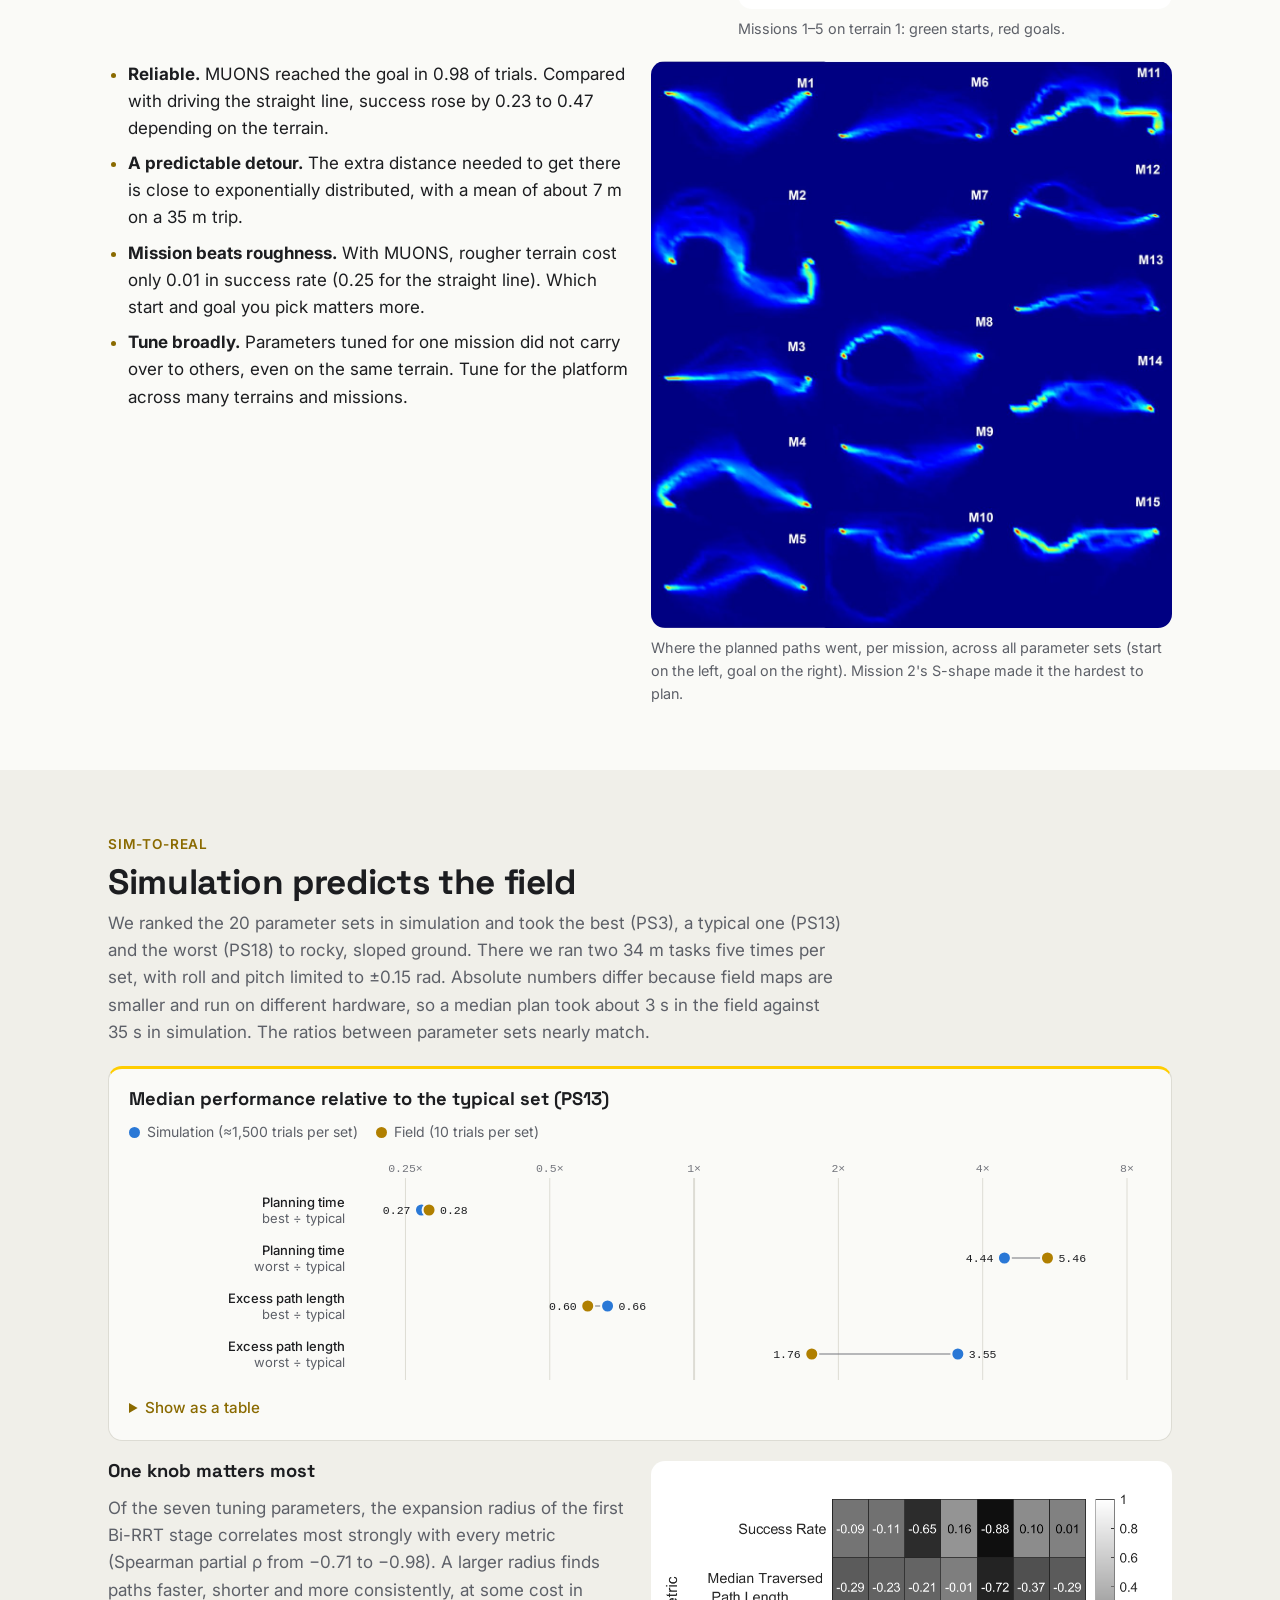
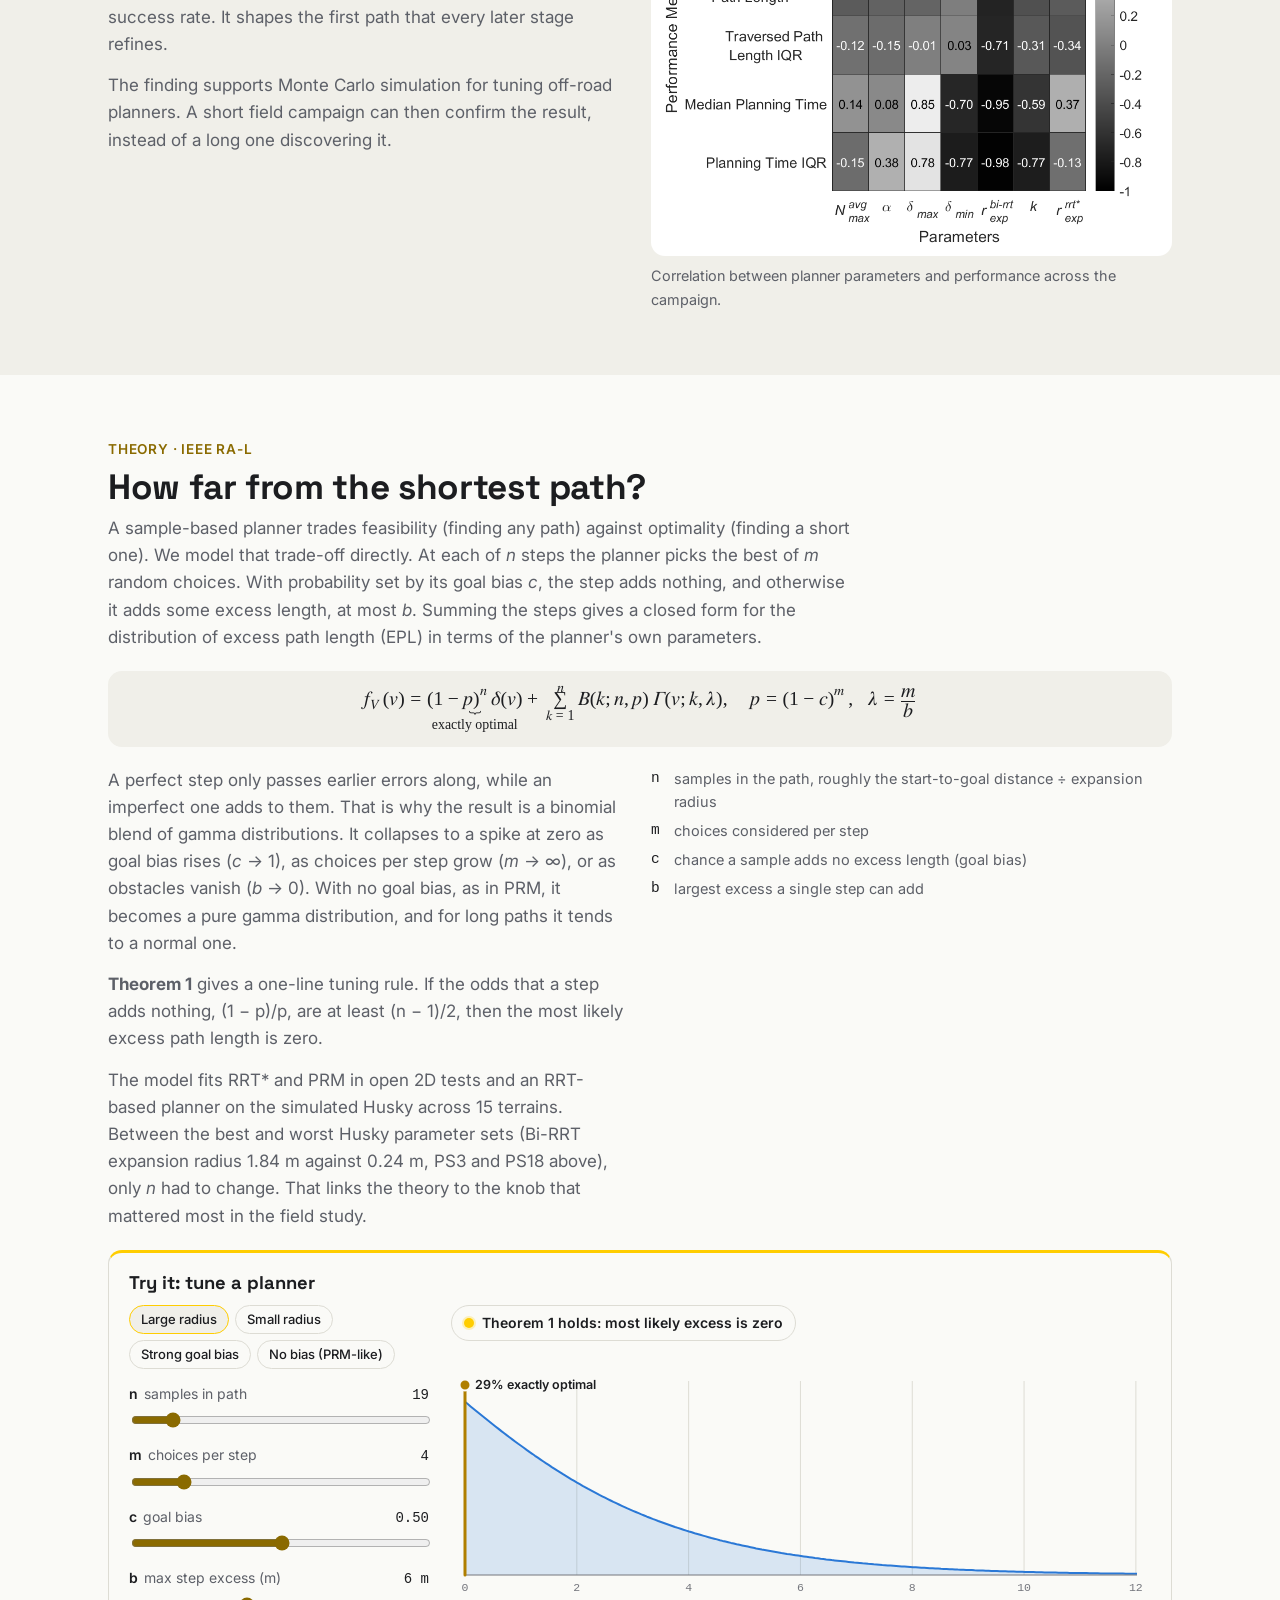
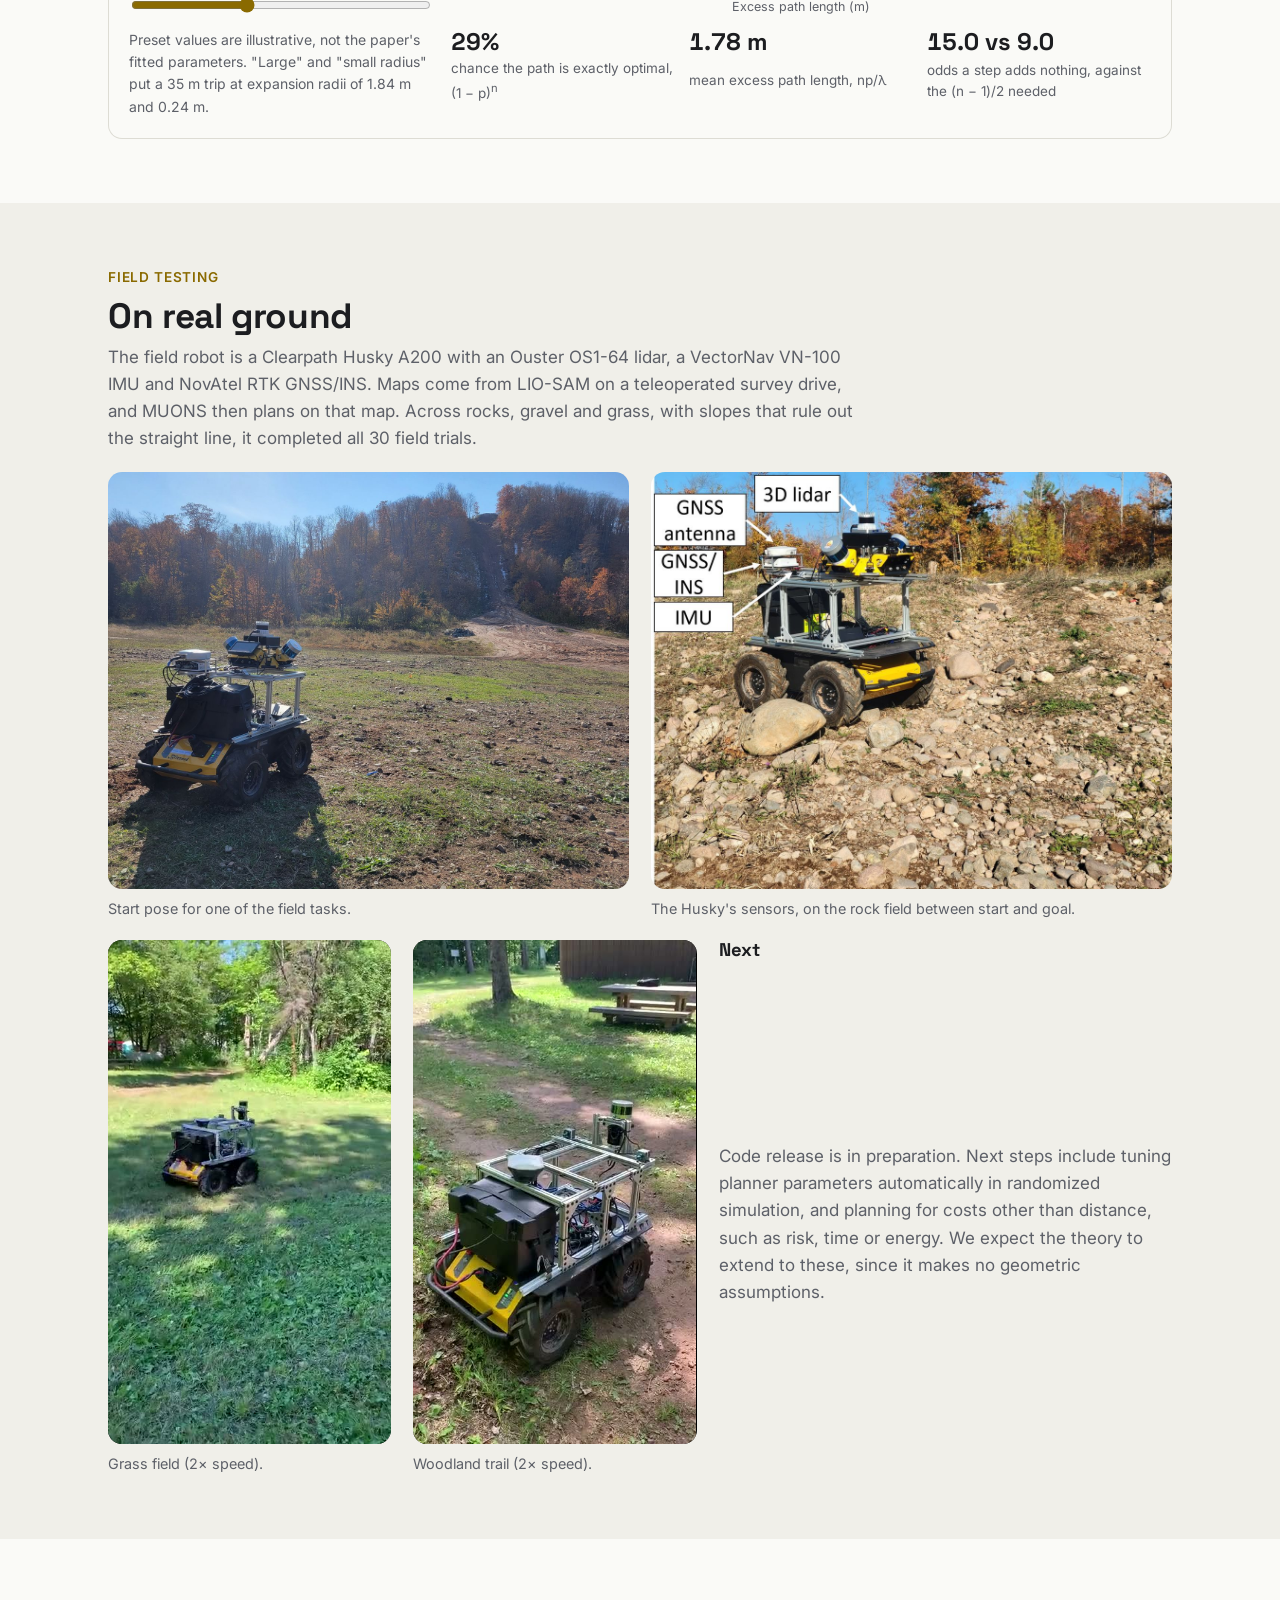
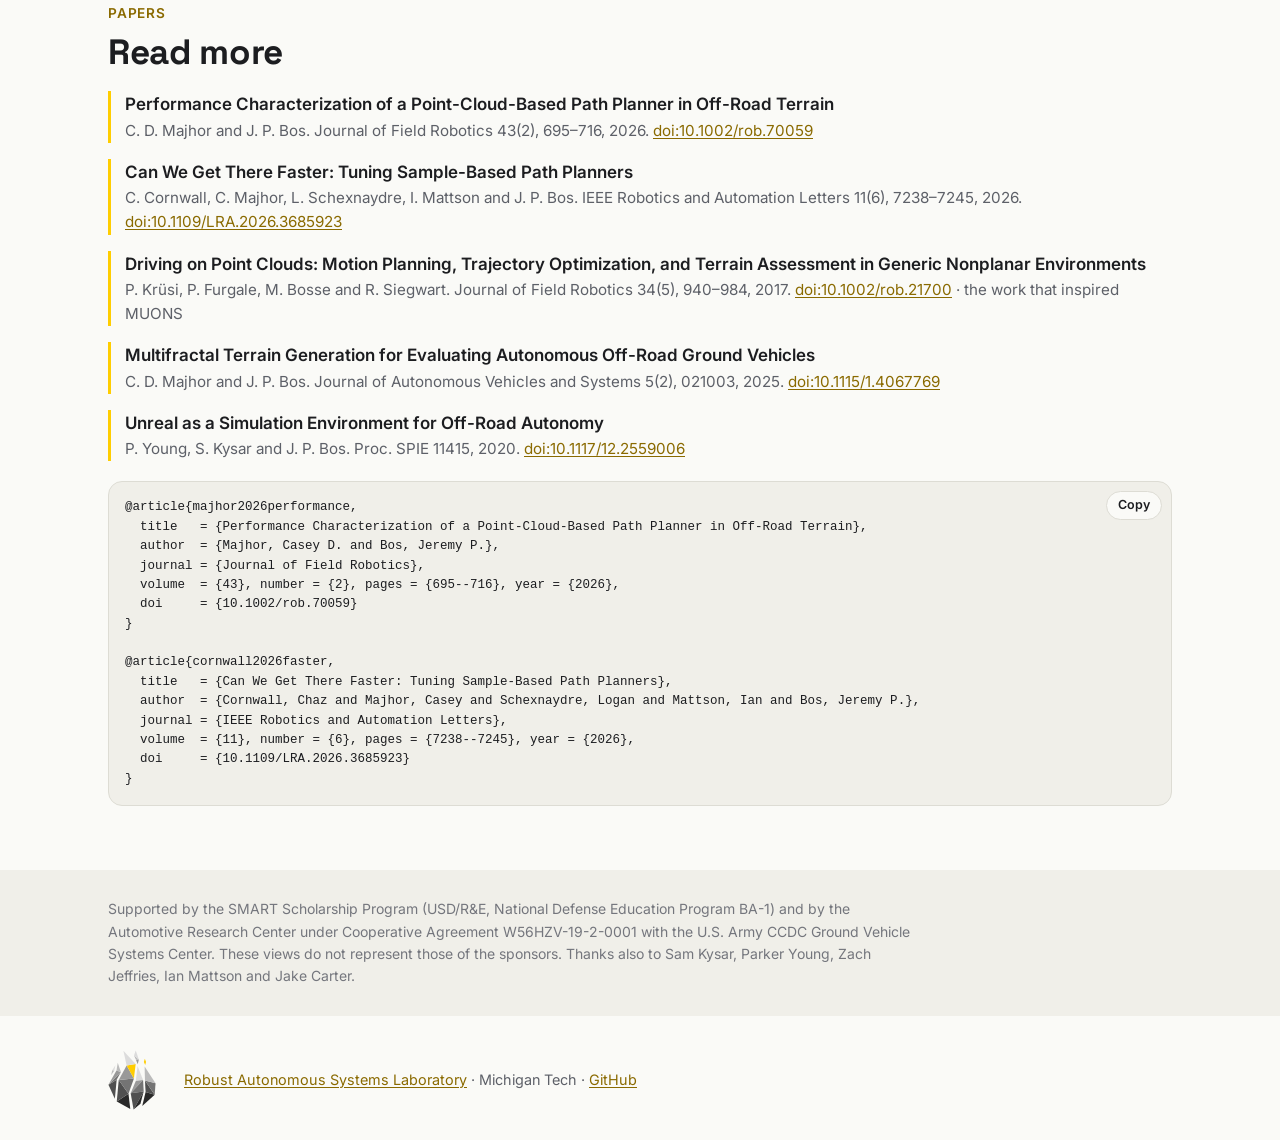
==== commit 03aa5715: "Credit Driving on Point Clouds and name the planned path in the teaser Co-Authored-By: Claude Opus 5" ====
--- a/offroad/index.html
+++ b/offroad/index.html
@@ -163,7 +163,7 @@
   <section class="wrap stack">
     <figure>
       <video data-src="media/field-run.mp4" poster="media/field-run.jpg" autoplay loop muted playsinline width="1120" height="450" aria-label="Top-down view of a lidar point-cloud map with a green path, and an inset video of the Husky robot driving over rocky ground"></video>
-      <figcaption>A field trial at our off-road test area. The path (green) runs over the lidar point-cloud map the robot plans on; the inset shows the Clearpath Husky driving it.</figcaption>
+      <figcaption>A field trial at our off-road test area. MUONS's planned path (green) runs over the lidar point-cloud map the robot plans on; the inset shows the Clearpath Husky driving it.</figcaption>
     </figure>
     <div class="stats">
       <div class="stat"><b>30,000</b><span>simulated A-to-B traversals</span></div>
@@ -179,7 +179,7 @@
       <div class="head">
         <p class="eyebrow">Method</p>
         <h2>How MUONS plans</h2>
-        <p class="muted">Costmaps flatten terrain into 2D or 2.5D cells. They cannot say that a slope is fine head-on but a rollover from the side, and they struggle with overhangs and multi-level ground. MUONS, inspired by Krüsi et al.'s <em>Driving on Point Clouds</em>, plans in 3D on the lidar map itself. Every candidate waypoint is checked for whether the robot could actually stand there.</p>
+        <p class="muted">Costmaps flatten terrain into 2D or 2.5D cells. They cannot say that a slope is fine head-on but a rollover from the side, and they struggle with overhangs and multi-level ground. MUONS, inspired by Krüsi et al.'s <a href="https://doi.org/10.1002/rob.21700"><em>Driving on Point Clouds</em></a>, plans in 3D on the lidar map itself. Every candidate waypoint is checked for whether the robot could actually stand there.</p>
       </div>
       <ol class="pipeline">
         <li><b>Bi-RRT</b><span>Trees grown from start and goal find a kinematically feasible path quickly.</span></li>
@@ -367,6 +367,7 @@
     <ul class="papers">
       <li><em>Performance Characterization of a Point-Cloud-Based Path Planner in Off-Road Terrain</em><span>C. D. Majhor and J. P. Bos. Journal of Field Robotics 43(2), 695–716, 2026. <a href="https://doi.org/10.1002/rob.70059">doi:10.1002/rob.70059</a></span></li>
       <li><em>Can We Get There Faster: Tuning Sample-Based Path Planners</em><span>C. Cornwall, C. Majhor, L. Schexnaydre, I. Mattson and J. P. Bos. IEEE Robotics and Automation Letters 11(6), 7238–7245, 2026. <a href="https://doi.org/10.1109/LRA.2026.3685923">doi:10.1109/LRA.2026.3685923</a></span></li>
+      <li><em>Driving on Point Clouds: Motion Planning, Trajectory Optimization, and Terrain Assessment in Generic Nonplanar Environments</em><span>P. Krüsi, P. Furgale, M. Bosse and R. Siegwart. Journal of Field Robotics 34(5), 940–984, 2017. <a href="https://doi.org/10.1002/rob.21700">doi:10.1002/rob.21700</a> · the work that inspired MUONS</span></li>
       <li><em>Multifractal Terrain Generation for Evaluating Autonomous Off-Road Ground Vehicles</em><span>C. D. Majhor and J. P. Bos. Journal of Autonomous Vehicles and Systems 5(2), 021003, 2025. <a href="https://doi.org/10.1115/1.4067769">doi:10.1115/1.4067769</a></span></li>
       <li><em>Unreal as a Simulation Environment for Off-Road Autonomy</em><span>P. Young, S. Kysar and J. P. Bos. Proc. SPIE 11415, 2020. <a href="https://doi.org/10.1117/12.2559006">doi:10.1117/12.2559006</a></span></li>
     </ul>
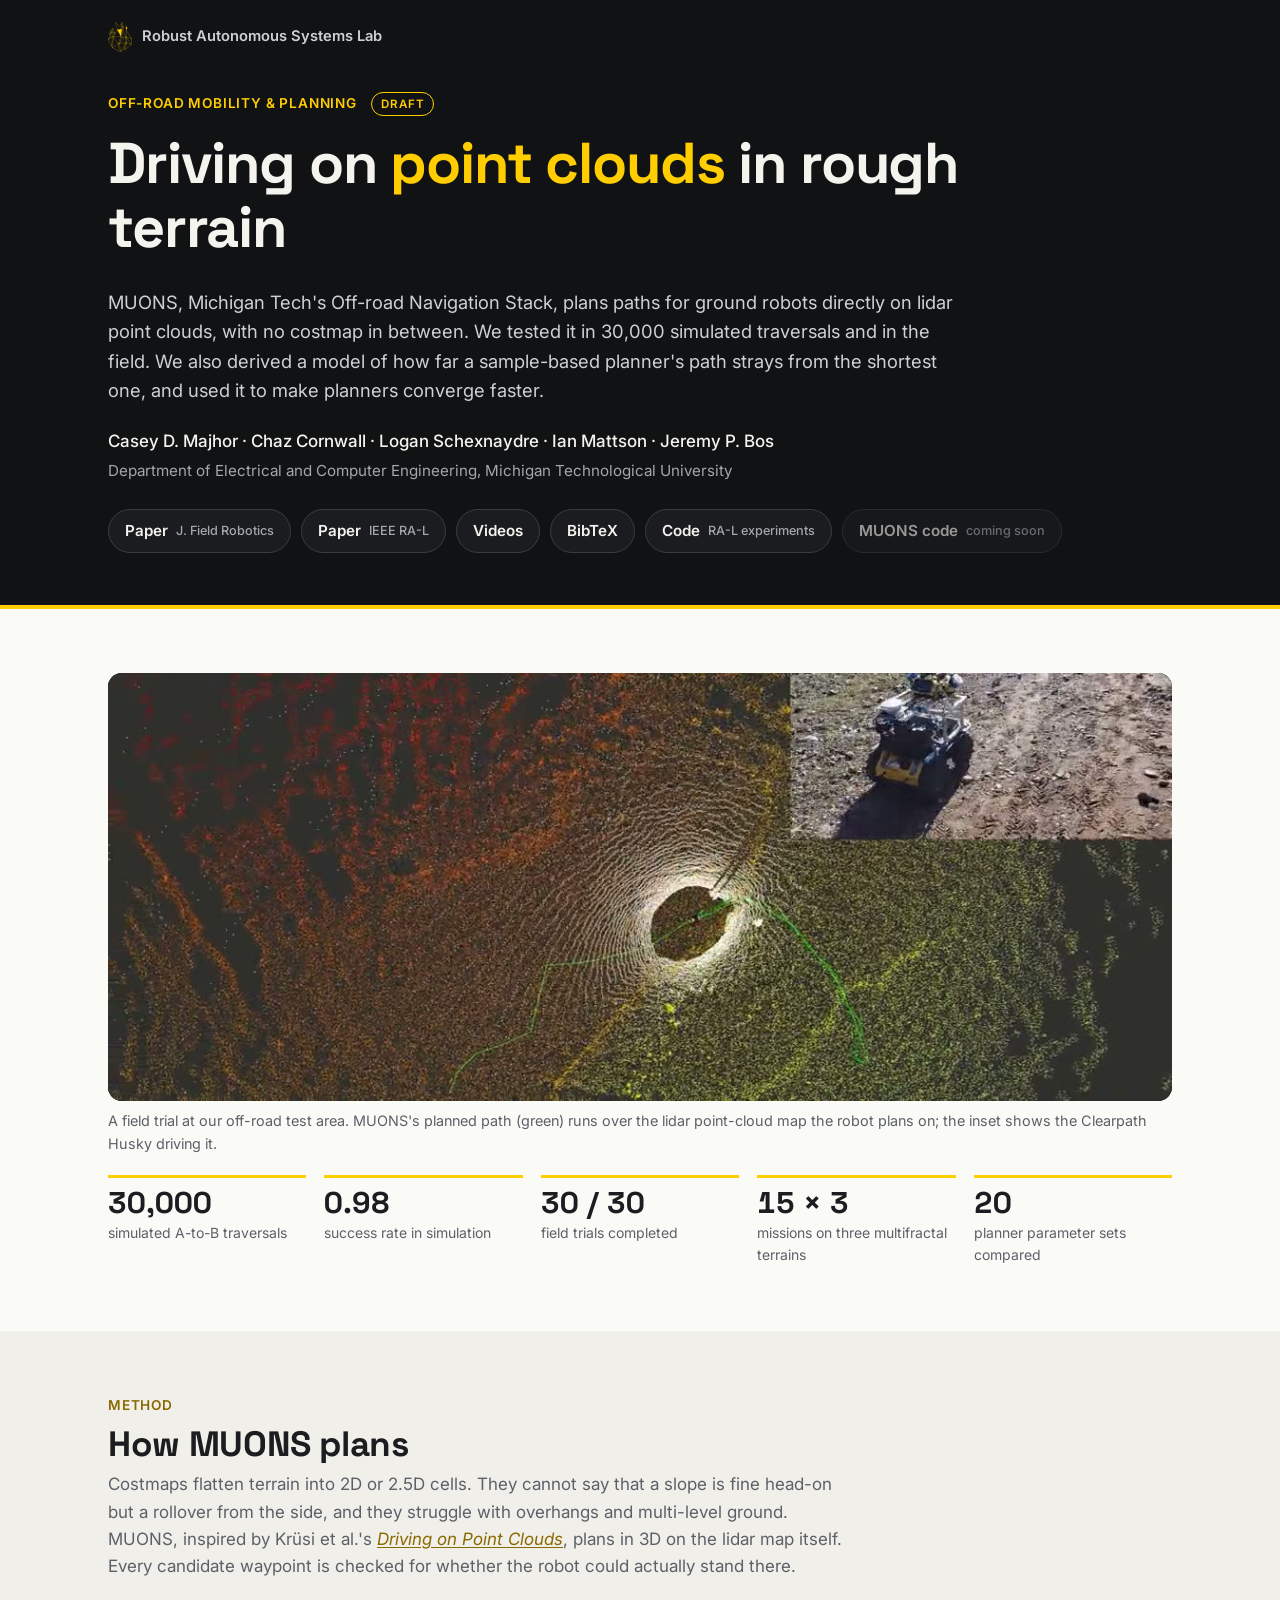
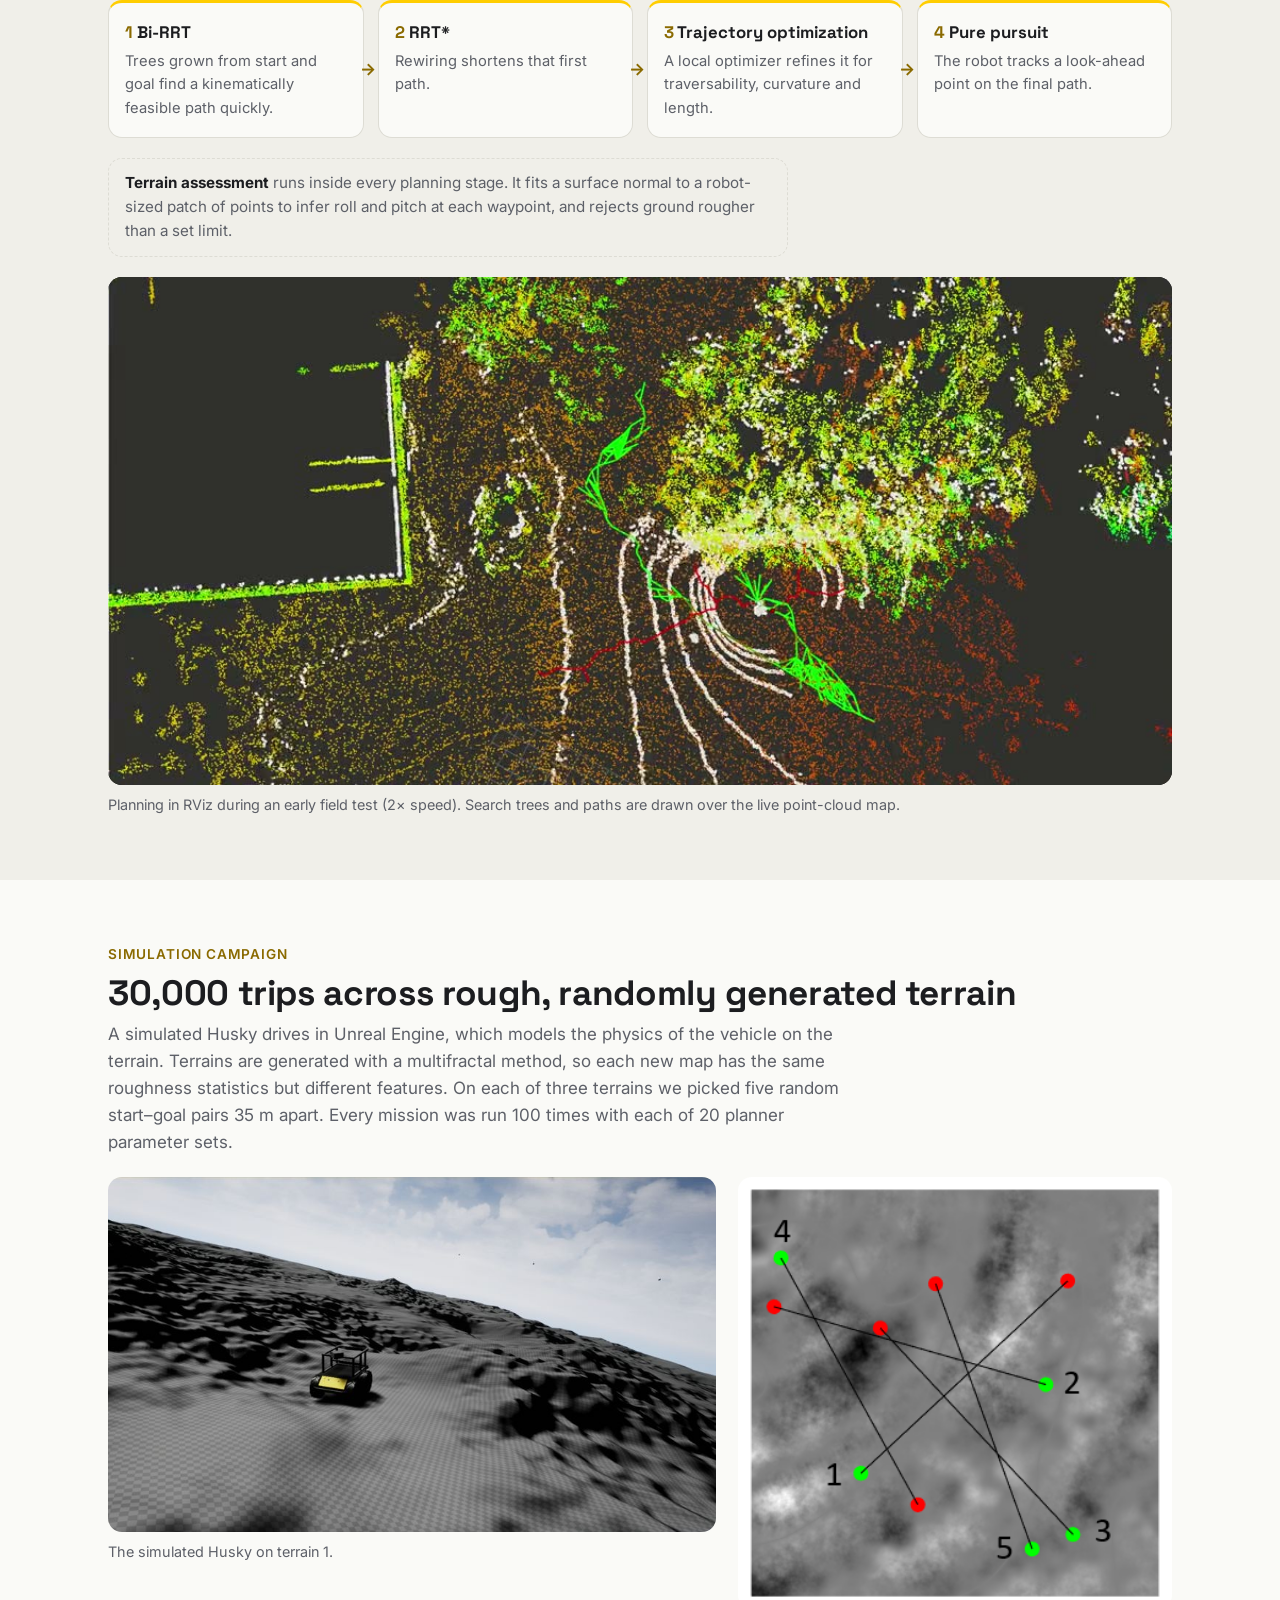
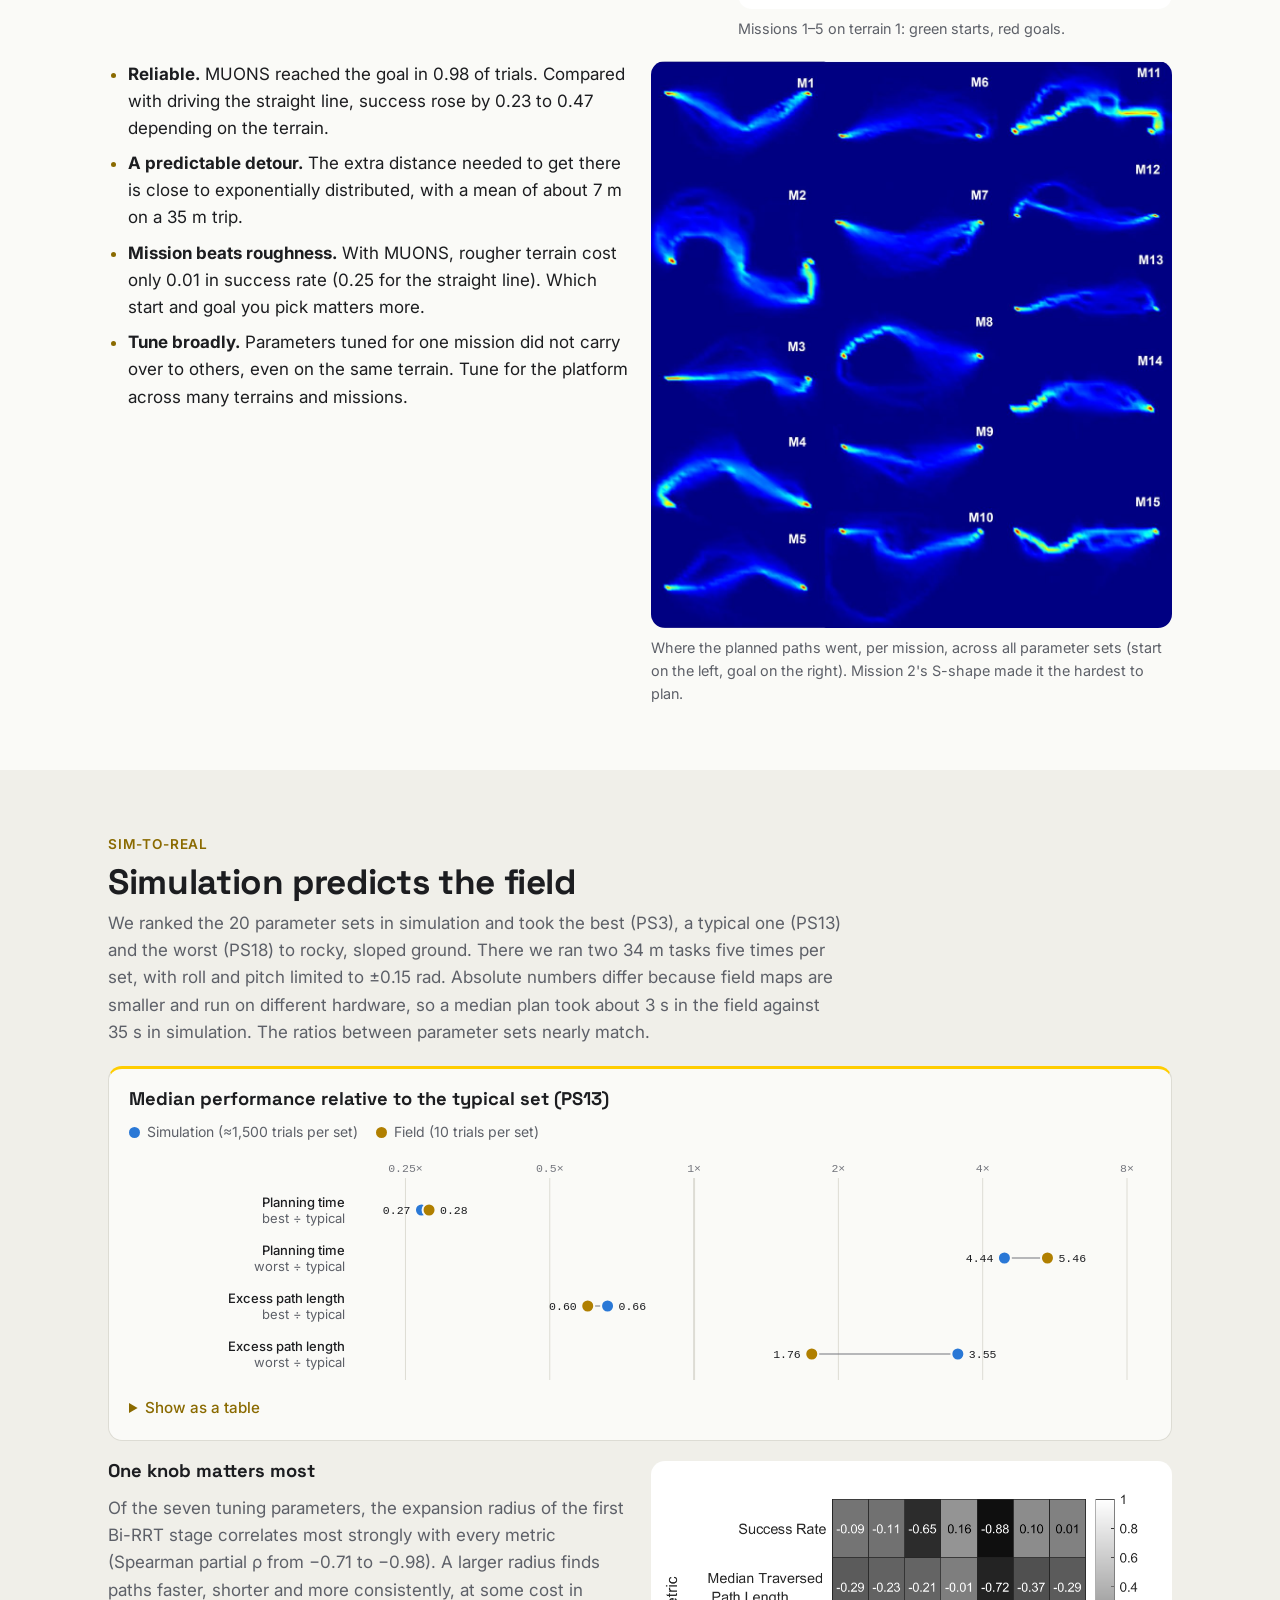
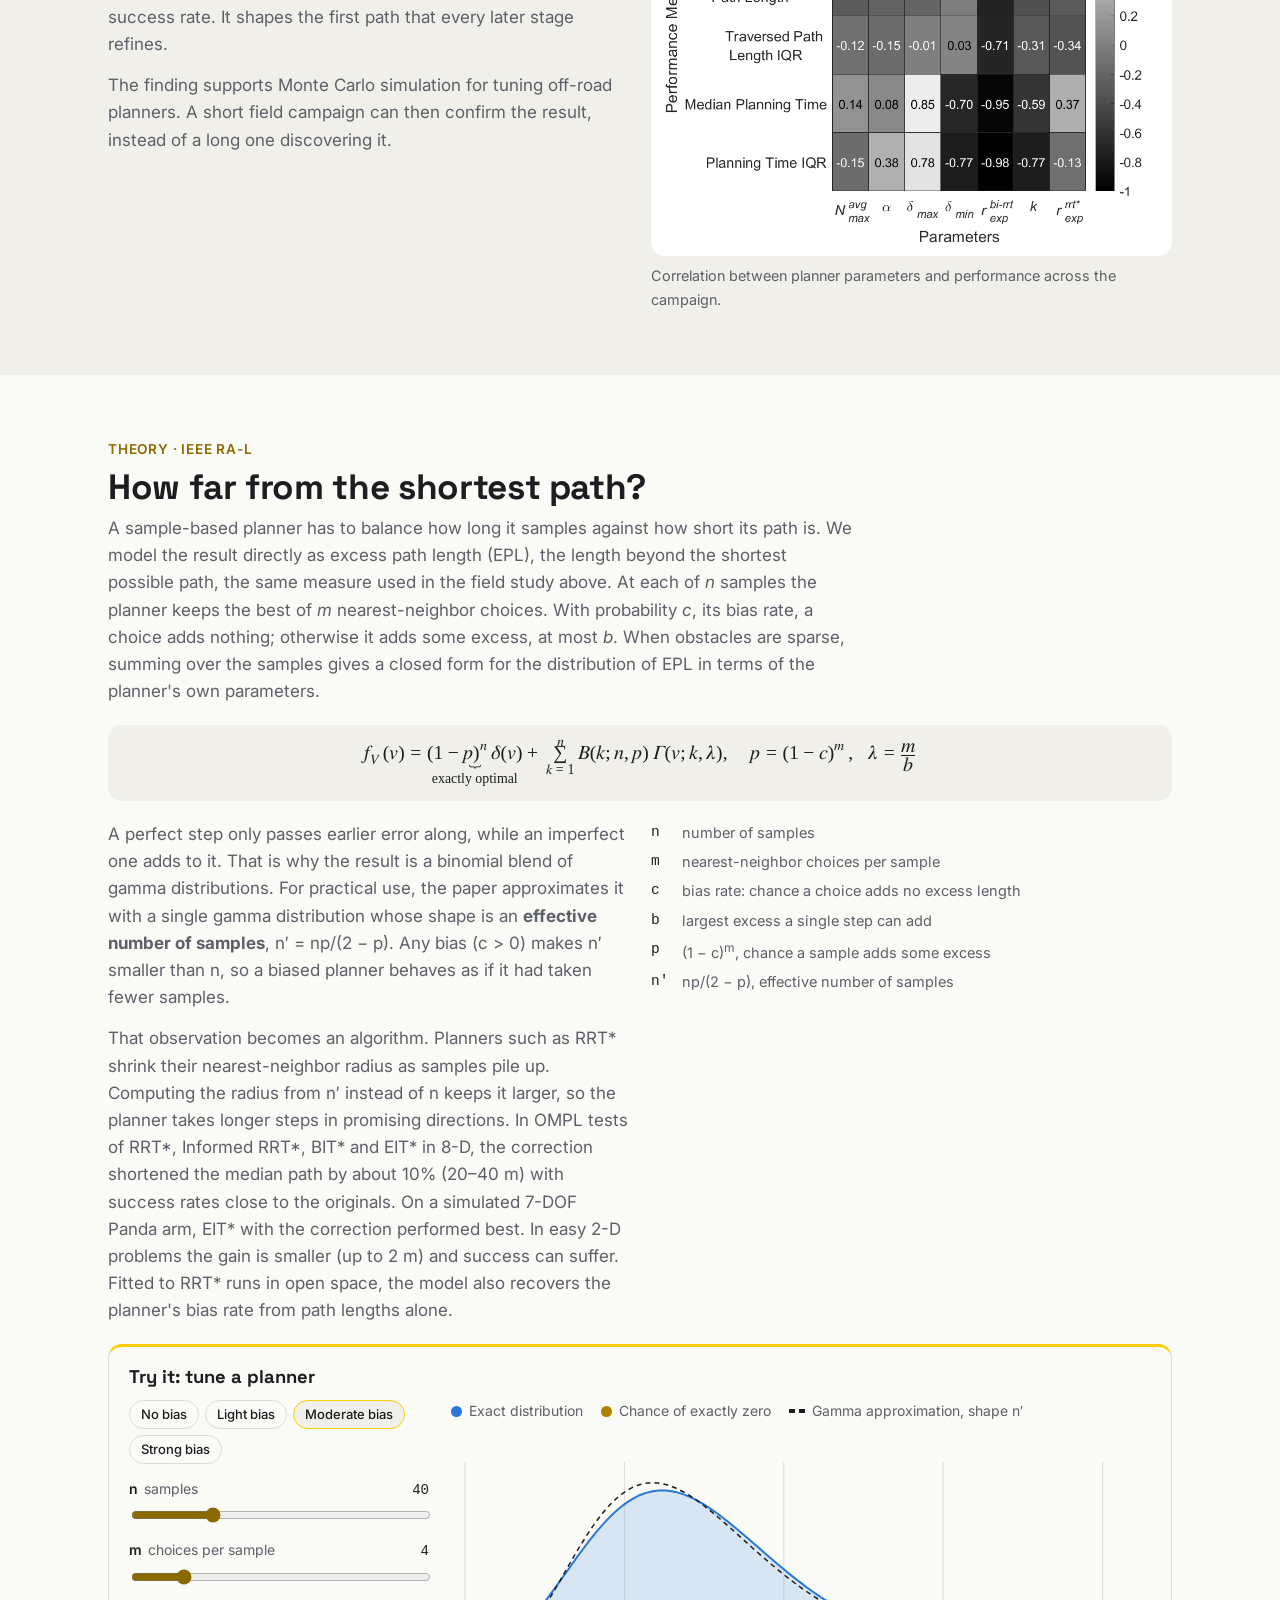
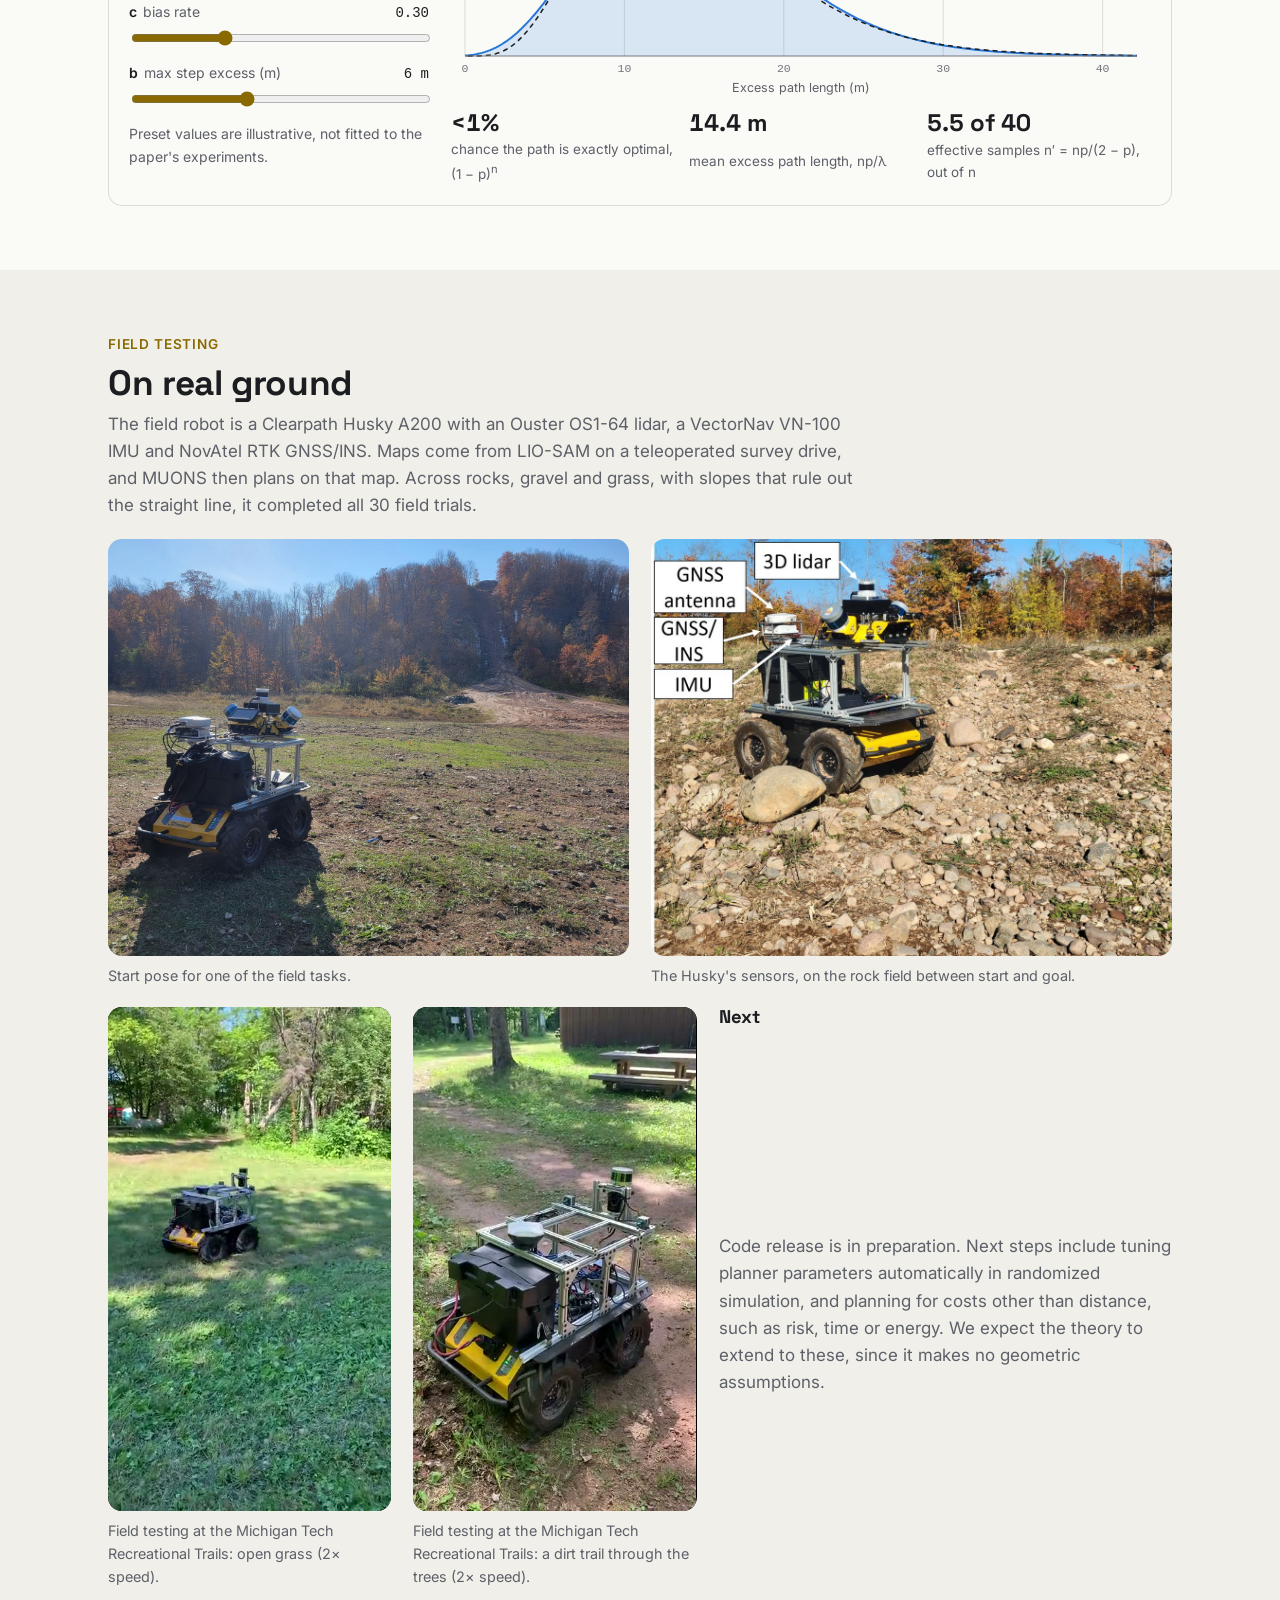
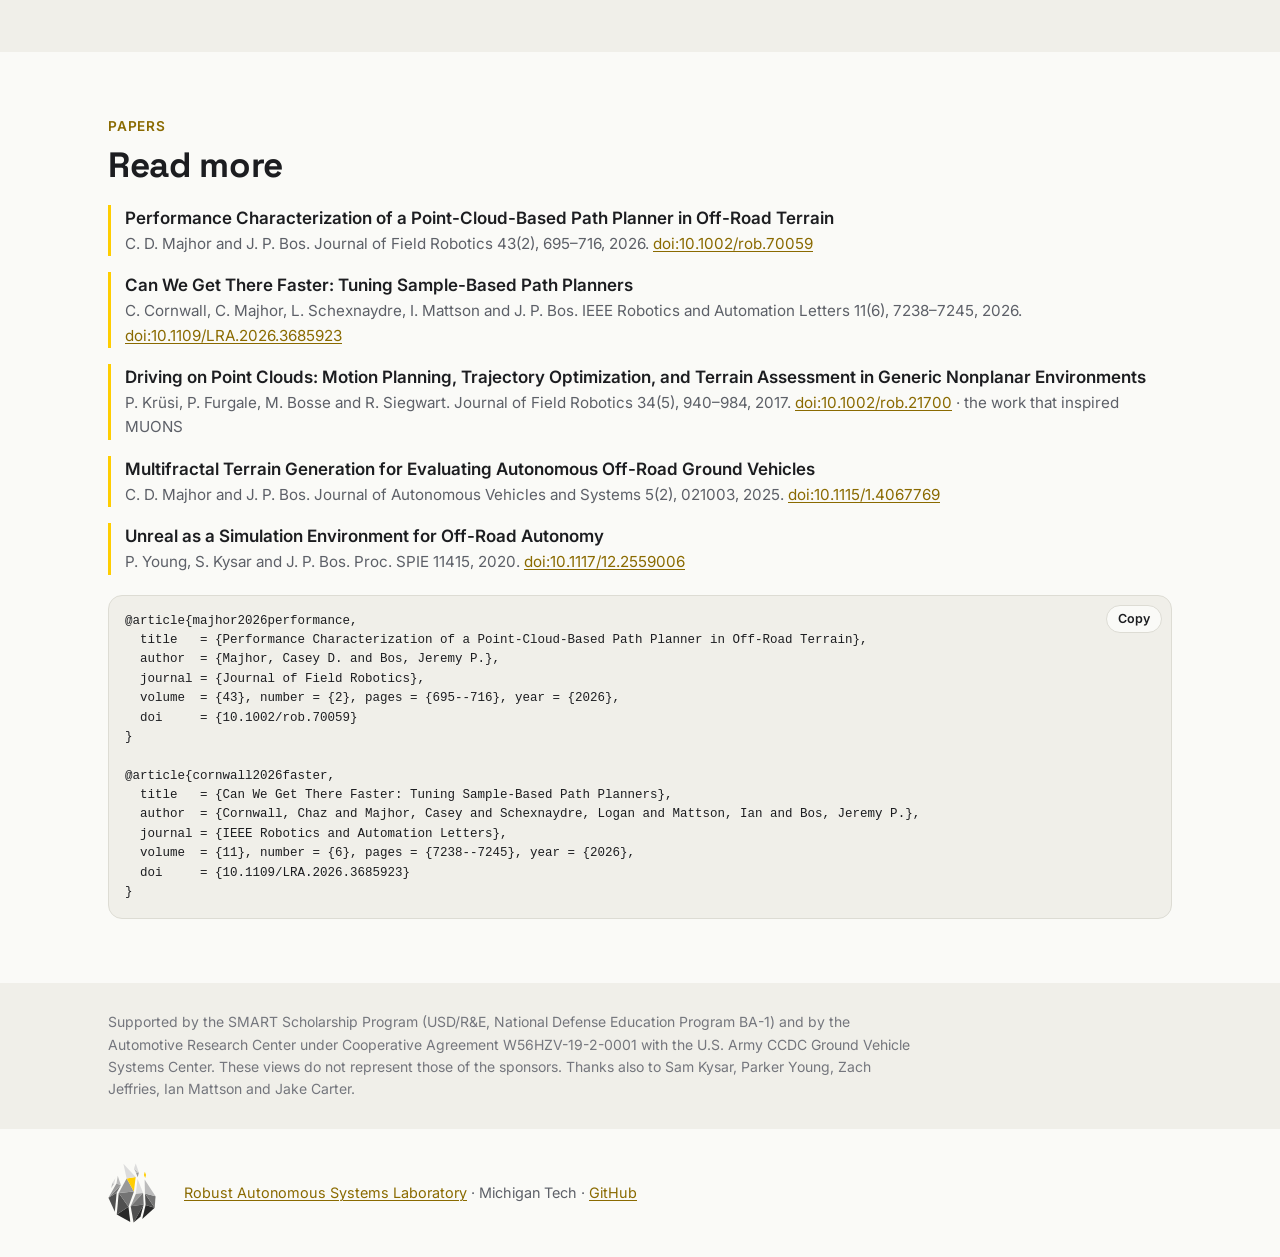
==== commit b3392940: "Match the RA-L section to the published paper; caption trail videos The published RA-L paper replace" ====
--- a/offroad/index.html
+++ b/offroad/index.html
@@ -109,9 +109,6 @@
 .readout div { display: grid; gap: 2px; }
 .readout b { font: 700 24px/1.1 var(--f-display); font-variant-numeric: tabular-nums; }
 .readout span { font-size: 13.5px; color: var(--muted); }
-.badge { display: inline-flex; align-items: center; gap: 8px; font-weight: 600; font-size: 14px; padding: 6px 12px; border-radius: 999px; border: 1px solid var(--line); justify-self: start; }
-.badge i { width: 10px; height: 10px; border-radius: 50%; background: var(--ink-3); }
-.badge.yes i { background: var(--gold); box-shadow: 0 0 0 2px rgba(255, 205, 0, .25); }
 #epl svg { display: block; width: 100%; height: auto; overflow: visible; }
 #epl text { font-family: Inter, sans-serif; font-size: 12.5px; fill: var(--muted); }
 #epl .tick { font-family: var(--f-mono); font-size: 11.5px; fill: var(--ink-3); }
@@ -145,7 +142,7 @@
     <a class="crumb" href="../"><img src="../assets/RASL/logo-gold-outline.svg" alt="" width="24" height="30">Robust Autonomous Systems Lab</a>
     <div class="hero-top"><p class="eyebrow">Off-road mobility &amp; planning</p><span class="draft">Draft</span></div>
     <h1>Driving on <span style="color:var(--gold)">point clouds</span> in rough terrain</h1>
-    <p class="lede">MUONS, Michigan Tech's Off-road Navigation Stack, plans paths for ground robots directly on lidar point clouds, with no costmap in between. We tested it in 30,000 simulated traversals and in the field. We also derived a model that predicts how far a sample-based planner's path will stray from the straight line, and how to tune it.</p>
+    <p class="lede">MUONS, Michigan Tech's Off-road Navigation Stack, plans paths for ground robots directly on lidar point clouds, with no costmap in between. We tested it in 30,000 simulated traversals and in the field. We also derived a model of how far a sample-based planner's path strays from the shortest one, and used it to make planners converge faster.</p>
     <p class="authors"><span>Casey D. Majhor</span> · <span>Chaz Cornwall</span> · <span>Logan Schexnaydre</span> · <span>Ian Mattson</span> · <span>Jeremy P. Bos</span></p>
     <p class="affil">Department of Electrical and Computer Engineering, Michigan Technological University</p>
     <ul class="btns">
@@ -153,7 +150,8 @@
       <li><a href="https://doi.org/10.1109/LRA.2026.3685923">Paper <small>IEEE RA-L</small></a></li>
       <li><a href="#videos">Videos</a></li>
       <li><a href="#cite">BibTeX</a></li>
-      <li><span aria-disabled="true" title="Code release in preparation">Code <small>coming soon</small></span></li>
+      <li><a href="https://github.com/chazcornwall/can_we_get_there_faster">Code <small>RA-L experiments</small></a></li>
+      <li><span aria-disabled="true" title="Code release in preparation">MUONS code <small>coming soon</small></span></li>
     </ul>
   </div>
 </header>
@@ -268,7 +266,7 @@
     <div class="head">
       <p class="eyebrow">Theory · IEEE RA-L</p>
       <h2>How far from the shortest path?</h2>
-      <p class="muted">A sample-based planner trades feasibility (finding any path) against optimality (finding a short one). We model that trade-off directly. At each of <i>n</i> steps the planner picks the best of <i>m</i> random choices. With probability set by its goal bias <i>c</i>, the step adds nothing, and otherwise it adds some excess length, at most <i>b</i>. Summing the steps gives a closed form for the distribution of excess path length (EPL) in terms of the planner's own parameters.</p>
+      <p class="muted">A sample-based planner has to balance how long it samples against how short its path is. We model the result directly as excess path length (EPL), the length beyond the shortest possible path, the same measure used in the field study above. At each of <i>n</i> samples the planner keeps the best of <i>m</i> nearest-neighbor choices. With probability <i>c</i>, its bias rate, a choice adds nothing; otherwise it adds some excess, at most <i>b</i>. When obstacles are sparse, summing over the samples gives a closed form for the distribution of EPL in terms of the planner's own parameters.</p>
     </div>
     <div class="eq" aria-label="f sub V of v equals one minus p to the n times delta of v, plus the sum from k equals 1 to n of the binomial probability B of k given n and p times the gamma density of v with shape k and rate lambda, where p equals one minus c to the m and lambda equals m over b.">
       <math display="block"><mrow>
@@ -284,15 +282,16 @@
     </div>
     <div class="grid2">
       <div class="prose">
-        <p class="muted">A perfect step only passes earlier errors along, while an imperfect one adds to them. That is why the result is a binomial blend of gamma distributions. It collapses to a spike at zero as goal bias rises (<i>c</i>&nbsp;→&nbsp;1), as choices per step grow (<i>m</i>&nbsp;→&nbsp;∞), or as obstacles vanish (<i>b</i>&nbsp;→&nbsp;0). With no goal bias, as in PRM, it becomes a pure gamma distribution, and for long paths it tends to a normal one.</p>
-        <p class="muted"><strong>Theorem&nbsp;1</strong> gives a one-line tuning rule. If the odds that a step adds nothing, (1&nbsp;−&nbsp;p)/p, are at least (n&nbsp;−&nbsp;1)/2, then the most likely excess path length is zero.</p>
-        <p class="muted">The model fits RRT* and PRM in open 2D tests and an RRT-based planner on the simulated Husky across 15 terrains. Between the best and worst Husky parameter sets (Bi-RRT expansion radius 1.84&nbsp;m against 0.24&nbsp;m, PS3 and PS18 above), only <i>n</i> had to change. That links the theory to the knob that mattered most in the field study.</p>
+        <p class="muted">A perfect step only passes earlier error along, while an imperfect one adds to it. That is why the result is a binomial blend of gamma distributions. For practical use, the paper approximates it with a single gamma distribution whose shape is an <strong>effective number of samples</strong>, n′&nbsp;=&nbsp;np/(2&nbsp;−&nbsp;p). Any bias (c&nbsp;&gt;&nbsp;0) makes n′ smaller than n, so a biased planner behaves as if it had taken fewer samples.</p>
+        <p class="muted">That observation becomes an algorithm. Planners such as RRT* shrink their nearest-neighbor radius as samples pile up. Computing the radius from n′ instead of n keeps it larger, so the planner takes longer steps in promising directions. In OMPL tests of RRT*, Informed RRT*, BIT* and EIT* in 8-D, the correction shortened the median path by about 10% (20–40&nbsp;m) with success rates close to the originals. On a simulated 7-DOF Panda arm, EIT* with the correction performed best. In easy 2-D problems the gain is smaller (up to 2&nbsp;m) and success can suffer. Fitted to RRT* runs in open space, the model also recovers the planner's bias rate from path lengths alone.</p>
       </div>
       <dl class="params">
-        <dt>n</dt><dd>samples in the path, roughly the start-to-goal distance ÷ expansion radius</dd>
-        <dt>m</dt><dd>choices considered per step</dd>
-        <dt>c</dt><dd>chance a sample adds no excess length (goal bias)</dd>
+        <dt>n</dt><dd>number of samples</dd>
+        <dt>m</dt><dd>nearest-neighbor choices per sample</dd>
+        <dt>c</dt><dd>bias rate: chance a choice adds no excess length</dd>
         <dt>b</dt><dd>largest excess a single step can add</dd>
+        <dt>p</dt><dd>(1 − c)<sup>m</sup>, chance a sample adds some excess</dd>
+        <dt>n′</dt><dd>np/(2 − p), effective number of samples</dd>
       </dl>
     </div>
 
@@ -301,24 +300,24 @@
       <div class="explorer">
         <div class="ctl">
           <div class="presets" role="group" aria-label="Presets">
-            <button type="button" data-p="19,4,0.5,6">Large radius</button>
-            <button type="button" data-p="146,4,0.5,6">Small radius</button>
-            <button type="button" data-p="40,4,0.85,6">Strong goal bias</button>
-            <button type="button" data-p="20,4,0,6">No bias (PRM-like)</button>
+            <button type="button" data-p="40,4,0,6">No bias</button>
+            <button type="button" data-p="40,4,0.05,6">Light bias</button>
+            <button type="button" data-p="40,4,0.3,6">Moderate bias</button>
+            <button type="button" data-p="40,4,0.6,6">Strong bias</button>
           </div>
-          <label><span><b>n</b> samples in path<output id="o-n"></output></span><input id="s-n" type="range" min="1" max="150" step="1"></label>
-          <label><span><b>m</b> choices per step<output id="o-m"></output></span><input id="s-m" type="range" min="1" max="20" step="0.5"></label>
-          <label><span><b>c</b> goal bias<output id="o-c"></output></span><input id="s-c" type="range" min="0" max="0.99" step="0.01"></label>
+          <label><span><b>n</b> samples<output id="o-n"></output></span><input id="s-n" type="range" min="1" max="150" step="1"></label>
+          <label><span><b>m</b> choices per sample<output id="o-m"></output></span><input id="s-m" type="range" min="1" max="20" step="0.5"></label>
+          <label><span><b>c</b> bias rate<output id="o-c"></output></span><input id="s-c" type="range" min="0" max="0.99" step="0.01"></label>
           <label><span><b>b</b> max step excess (m)<output id="o-b"></output></span><input id="s-b" type="range" min="0.5" max="15" step="0.5"></label>
-          <p class="small">Preset values are illustrative, not the paper's fitted parameters. "Large" and "small radius" put a 35&nbsp;m trip at expansion radii of 1.84&nbsp;m and 0.24&nbsp;m.</p>
+          <p class="small">Preset values are illustrative, not fitted to the paper's experiments.</p>
         </div>
         <div style="display:grid;gap:14px;min-width:0">
-          <span class="badge" id="badge"><i></i><span></span></span>
+          <div class="legend"><span><i style="background:var(--sim)"></i>Exact distribution</span><span><i style="background:var(--field)"></i>Chance of exactly zero</span><span><i style="background:transparent;border:2px dashed var(--text);border-radius:0;height:0;width:16px;vertical-align:3px"></i>Gamma approximation, shape n′</span></div>
           <div id="epl" role="img" aria-label="Plot of the excess path length distribution for the chosen parameters"></div>
           <div class="readout">
             <div><b id="r-zero"></b><span>chance the path is exactly optimal, (1 − p)<sup>n</sup></span></div>
             <div><b id="r-mean"></b><span>mean excess path length, np/λ</span></div>
-            <div><b id="r-odds"></b><span>odds a step adds nothing, against the (n − 1)/2 needed</span></div>
+            <div><b id="r-neff"></b><span>effective samples n′ = np/(2 − p), out of n</span></div>
           </div>
         </div>
       </div>
@@ -344,12 +343,12 @@
       </div>
       <div class="vids">
         <figure>
-          <video data-src="media/husky-field.mp4" poster="media/husky-field.jpg" autoplay loop muted playsinline width="432" height="768" aria-label="The Husky robot driving across a mown grass field"></video>
-          <figcaption>Grass field (2× speed).</figcaption>
+          <video data-src="media/husky-field.mp4" poster="media/husky-field.jpg" autoplay loop muted playsinline width="432" height="768" aria-label="The Husky robot driving across a mown grass field at the Michigan Tech Recreational Trails"></video>
+          <figcaption>Field testing at the Michigan Tech Recreational Trails: open grass (2× speed).</figcaption>
         </figure>
         <figure>
-          <video data-src="media/husky-trail.mp4" poster="media/husky-trail.jpg" autoplay loop muted playsinline width="432" height="768" aria-label="The Husky robot driving along a dirt trail through woods toward the camera"></video>
-          <figcaption>Woodland trail (2× speed).</figcaption>
+          <video data-src="media/husky-trail.mp4" poster="media/husky-trail.jpg" autoplay loop muted playsinline width="432" height="768" aria-label="The Husky robot driving along a dirt trail at the Michigan Tech Recreational Trails"></video>
+          <figcaption>Field testing at the Michigan Tech Recreational Trails: a dirt trail through the trees (2× speed).</figcaption>
         </figure>
         <div class="prose">
           <h3>Next</h3>
@@ -500,14 +499,19 @@
     }
     return s;
   }
-  function modeAtZero(M) { return M.p <= 2 / (M.n + 1); } // Theorem 1: (1-c)^m <= (1 + (n-1)/2)^-1
-  return { model: model, density: density, modeAtZero: modeAtZero };
+  // Theorem II.3: V ≈ Gamma(shape n' = np/(2-p), rate λ' = λ/(2-p))
+  function approx(M, v) {
+    var k = M.n * M.p / (2 - M.p), r = M.lam / (2 - M.p);
+    if (k < 0.05 || v <= 0) return NaN;
+    return Math.exp(k * Math.log(r) + (k - 1) * Math.log(v) - r * v - lgamma(k));
+  }
+  return { model: model, density: density, approx: approx, neff: function (M) { return M.n * M.p / (2 - M.p); } };
 })();
 
 (function () {
   var S = { n: document.getElementById('s-n'), m: document.getElementById('s-m'), c: document.getElementById('s-c'), b: document.getElementById('s-b') };
   var O = { n: document.getElementById('o-n'), m: document.getElementById('o-m'), c: document.getElementById('o-c'), b: document.getElementById('o-b') };
-  var el = document.getElementById('epl'), badge = document.getElementById('badge'), presets = document.querySelectorAll('.presets button');
+  var el = document.getElementById('epl'), presets = document.querySelectorAll('.presets button');
   function set(vals) { ['n', 'm', 'c', 'b'].forEach(function (k, i) { S[k].value = vals[i]; }); }
   function pct(x) { return x >= 0.995 ? '>99%' : x < 0.005 && x > 0 ? '<1%' : Math.round(100 * x) + '%'; }
   function draw() {
@@ -521,7 +525,11 @@
     var W = Math.max(300, Math.round(el.clientWidth)), H = W < 560 ? 220 : 260, L = 14, R = 14, T = 26, B = 40, pw = W - L - R, ph = H - T - B;
     var xmax = Math.max(M.mean + 4.5 * M.sd, 3 / M.lam, 0.5);
     var N = 240, pts = [], ymax = 0;
-    for (var i = 0; i <= N; i++) { var v = xmax * i / N, d = EPL.density(M, v); pts.push([v, d]); if (d > ymax) ymax = d; }
+    var apx = [];
+    for (var i = 0; i <= N; i++) { var v = xmax * i / N, d = EPL.density(M, v), a = EPL.approx(M, v); pts.push([v, d]); if (d > ymax) ymax = d; if (isFinite(a)) apx.push([v, a]); }
+    var amax = apx.reduce(function (m, q) { return Math.max(m, q[1]); }, 0);
+    if (amax > ymax * 1.6) apx = apx.filter(function (q) { return q[1] <= ymax * 1.6; }); // the approximation spikes near zero when n' < 1; clip it
+    apx.forEach(function (q) { if (q[1] > ymax) ymax = q[1]; });
     ymax = ymax > 0 ? ymax * 1.12 : 1;
     var X = function (v) { return L + pw * v / xmax; }, Y = function (d) { return T + ph - ph * d / ymax; };
     var s = '<svg viewBox="0 0 ' + W + ' ' + H + '" width="' + W + '" height="' + H + '">';
@@ -536,6 +544,7 @@
       s += '<path d="' + d + '" fill="var(--sim)" fill-opacity=".16" stroke="none"/>';
       s += '<polyline points="' + pts.map(function (q) { return X(q[0]).toFixed(1) + ',' + Y(q[1]).toFixed(1); }).join(' ') + '" fill="none" stroke="var(--sim)" stroke-width="2" stroke-linejoin="round"/>';
     }
+    if (apx.length > 1) s += '<polyline points="' + apx.map(function (q) { return X(q[0]).toFixed(1) + ',' + Y(q[1]).toFixed(1); }).join(' ') + '" fill="none" stroke="var(--text)" stroke-width="1.5" stroke-dasharray="5 4"/>';
     s += '<line x1="' + L + '" x2="' + (W - R) + '" y1="' + (T + ph) + '" y2="' + (T + ph) + '" stroke="var(--ink-3)"/>';
     if (M.mass > 0.001) { // probability mass at zero: a stem, labelled with its probability (not on the density scale)
       s += '<line x1="' + X(0) + '" x2="' + X(0) + '" y1="' + (T + ph) + '" y2="' + (T + 4) + '" stroke="var(--field)" stroke-width="3" stroke-linecap="round"/>';
@@ -543,17 +552,14 @@
       s += '<text x="' + (X(0) + 10) + '" y="' + (T + 8) + '" style="fill:var(--text);font-weight:600">' + pct(M.mass) + ' exactly optimal</text>';
     }
     el.innerHTML = s + '</svg>';
-    var yes = EPL.modeAtZero(M);
-    badge.className = 'badge' + (yes ? ' yes' : '');
-    badge.lastElementChild.textContent = yes ? 'Theorem 1 holds: most likely excess is zero' : 'Theorem 1 fails: the mode moves away from zero';
     document.getElementById('r-zero').textContent = pct(M.mass);
     document.getElementById('r-mean').textContent = M.mean < 10 ? M.mean.toFixed(2) + ' m' : M.mean.toFixed(1) + ' m';
-    var odds = M.p > 0 ? (1 - M.p) / M.p : Infinity;
-    document.getElementById('r-odds').textContent = (odds === Infinity ? '∞' : odds >= 100 ? Math.round(odds) : odds.toFixed(1)) + ' vs ' + ((n - 1) / 2).toFixed(1);
+    var ne = EPL.neff(M);
+    document.getElementById('r-neff').textContent = (ne < 10 ? ne.toFixed(1) : Math.round(ne)) + ' of ' + n;
   }
   presets.forEach(function (btn) { btn.addEventListener('click', function () { set(btn.dataset.p.split(',')); draw(); }); });
   Object.keys(S).forEach(function (k) { S[k].addEventListener('input', draw); });
-  set([19, 4, 0.5, 6]); draw();
+  set([40, 4, 0.3, 6]); draw();
   var t; addEventListener('resize', function () { clearTimeout(t); t = setTimeout(draw, 120); });
 })();
 
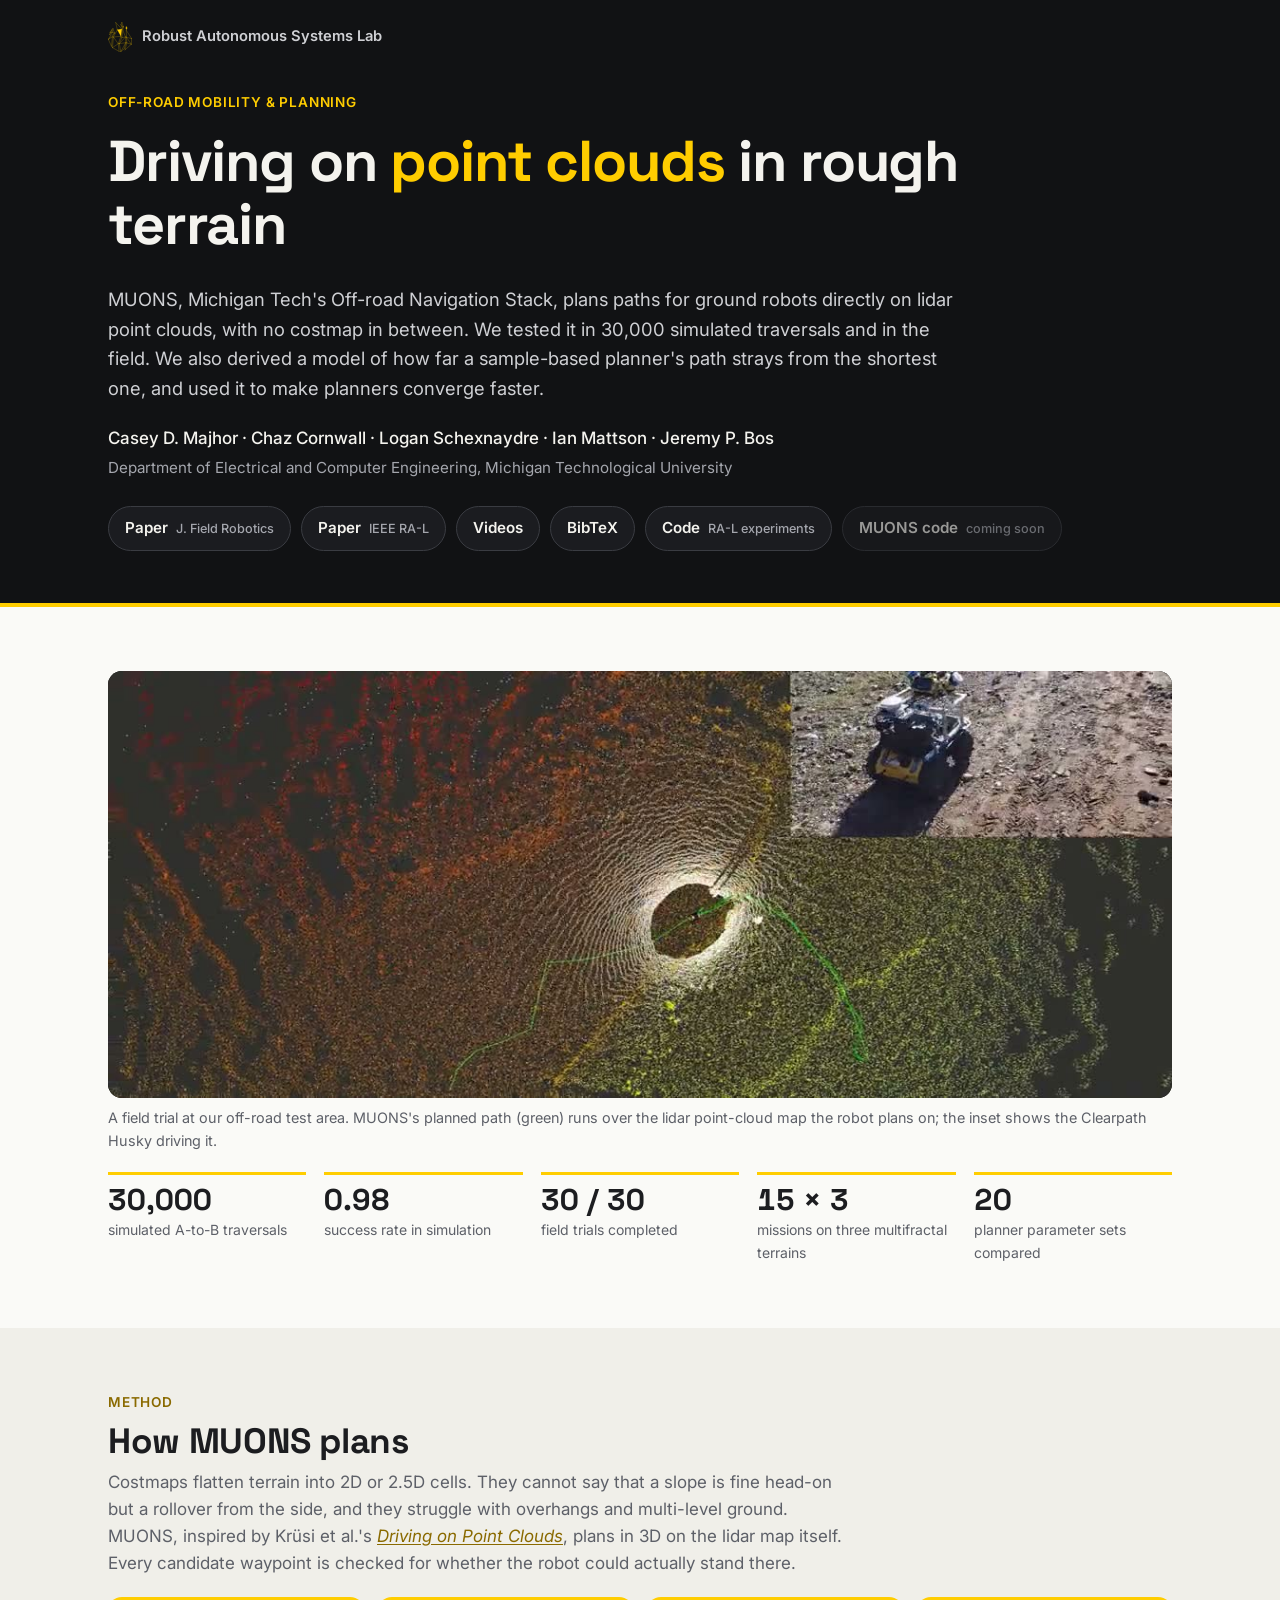
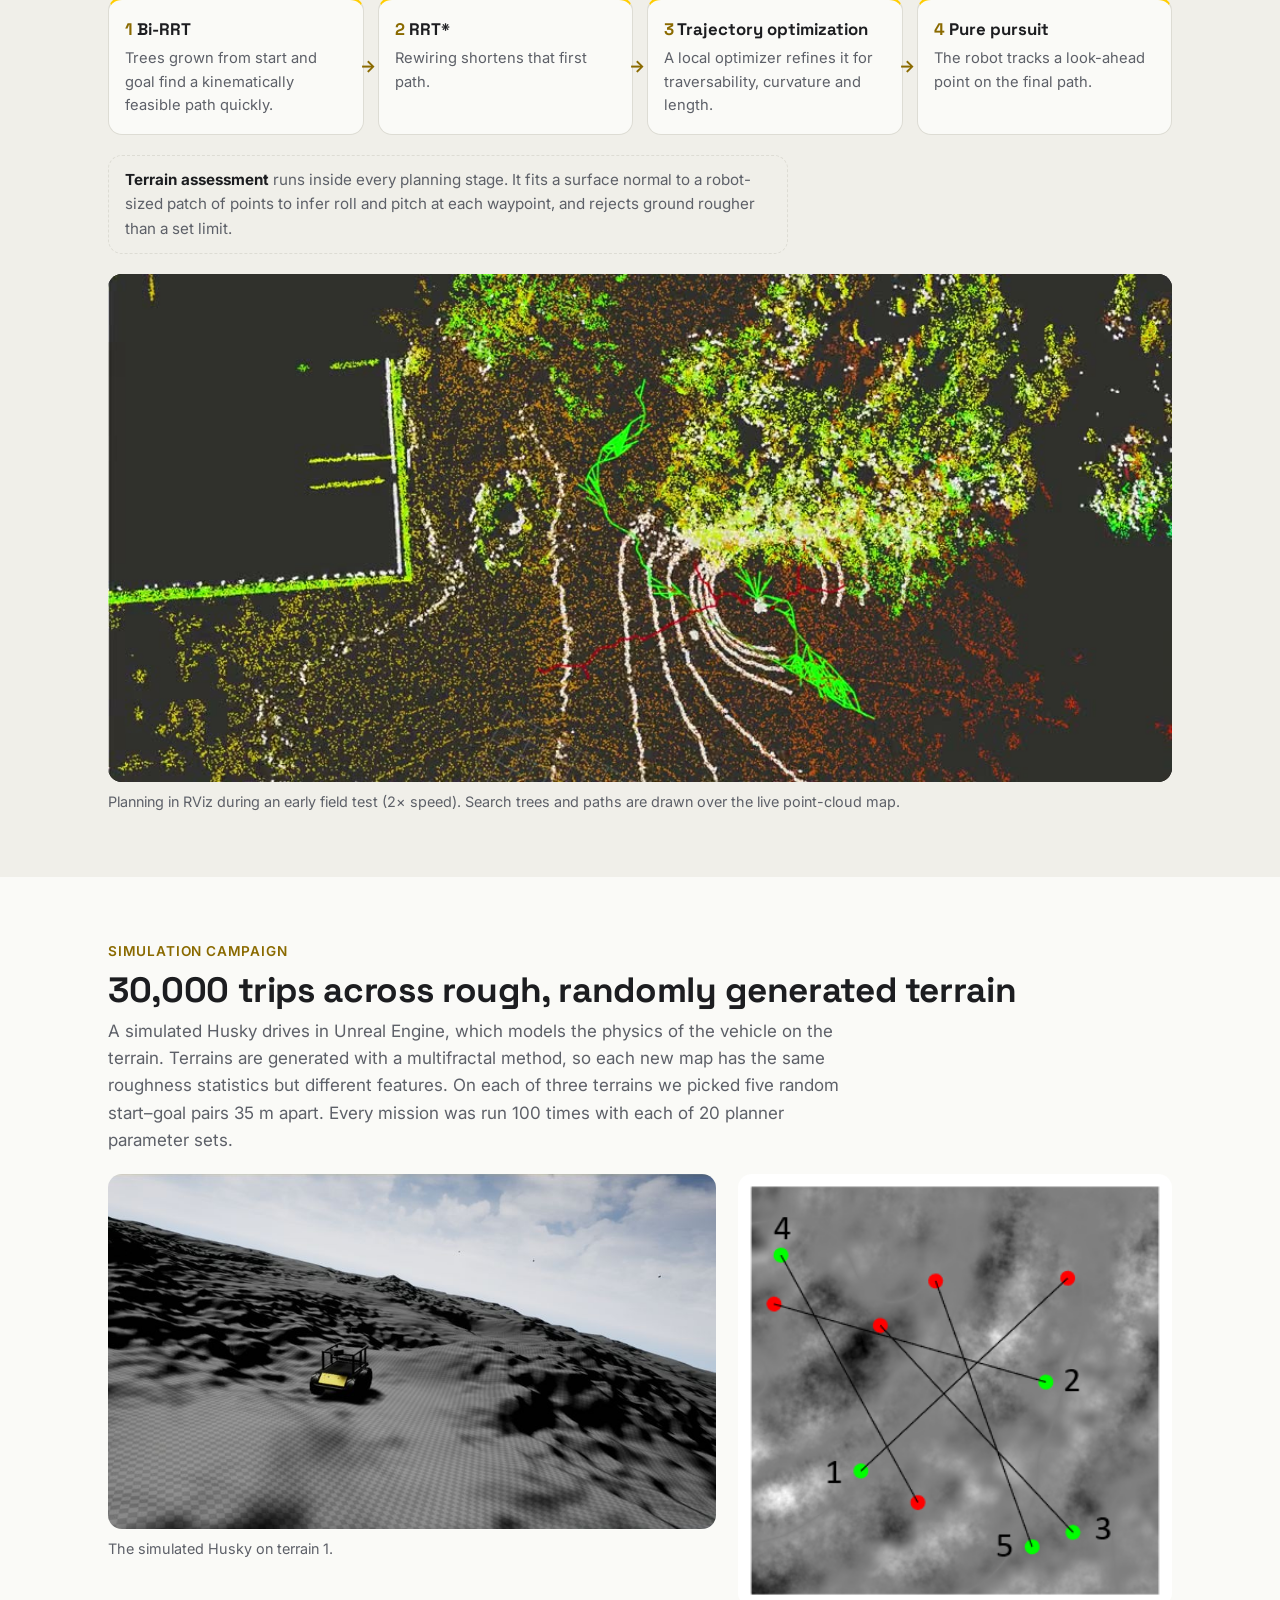
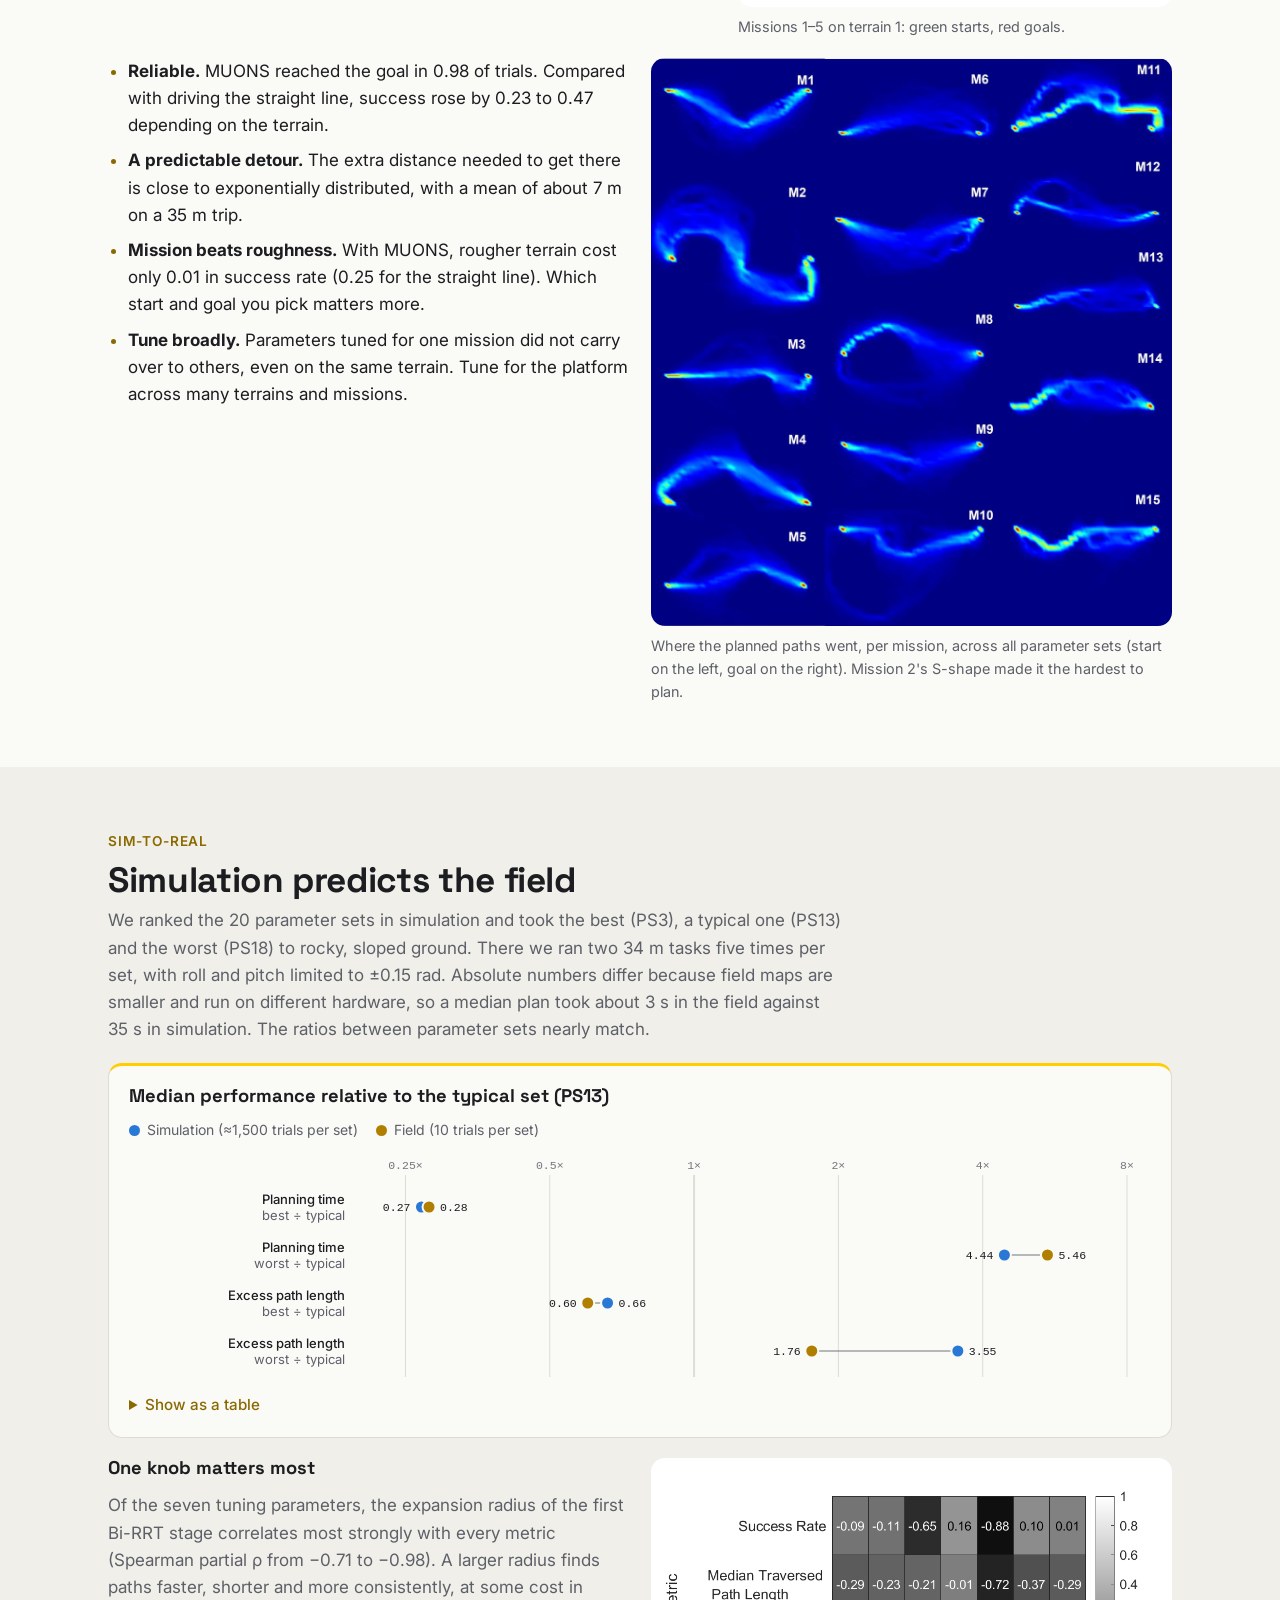
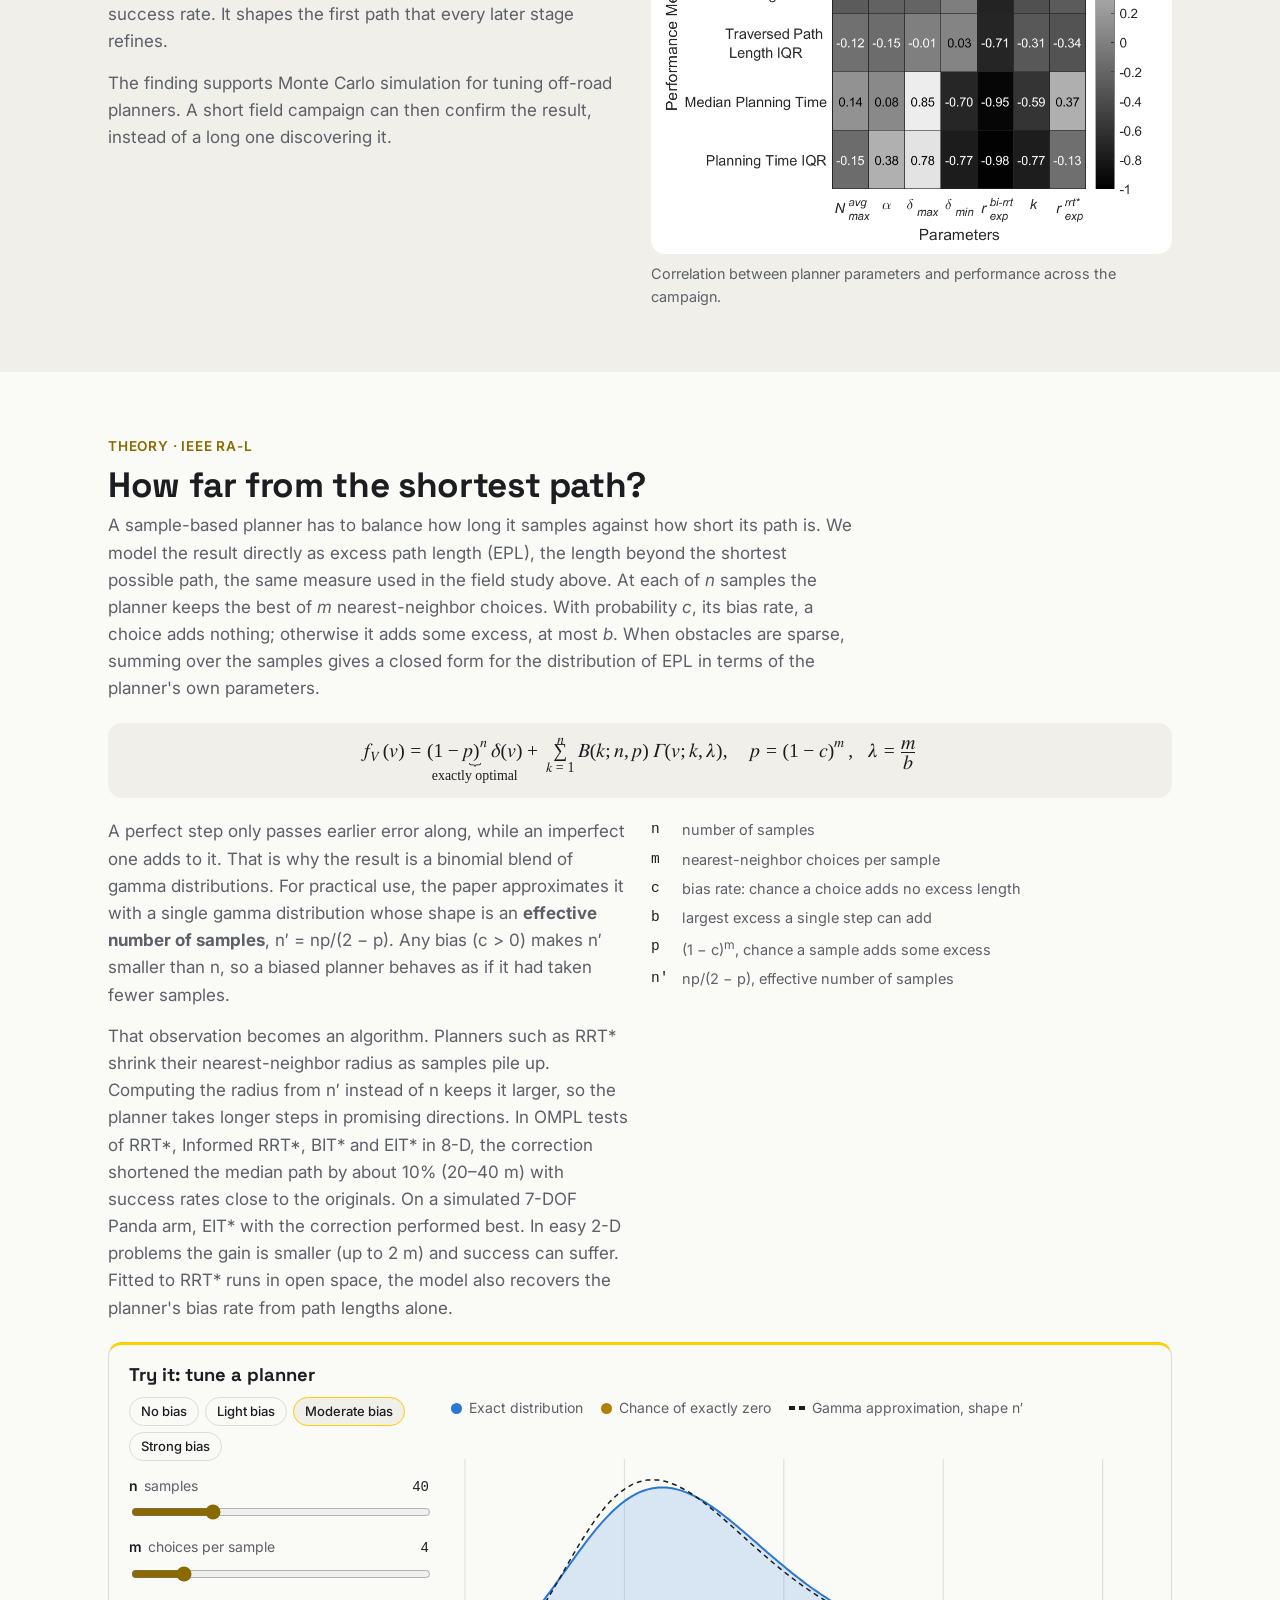
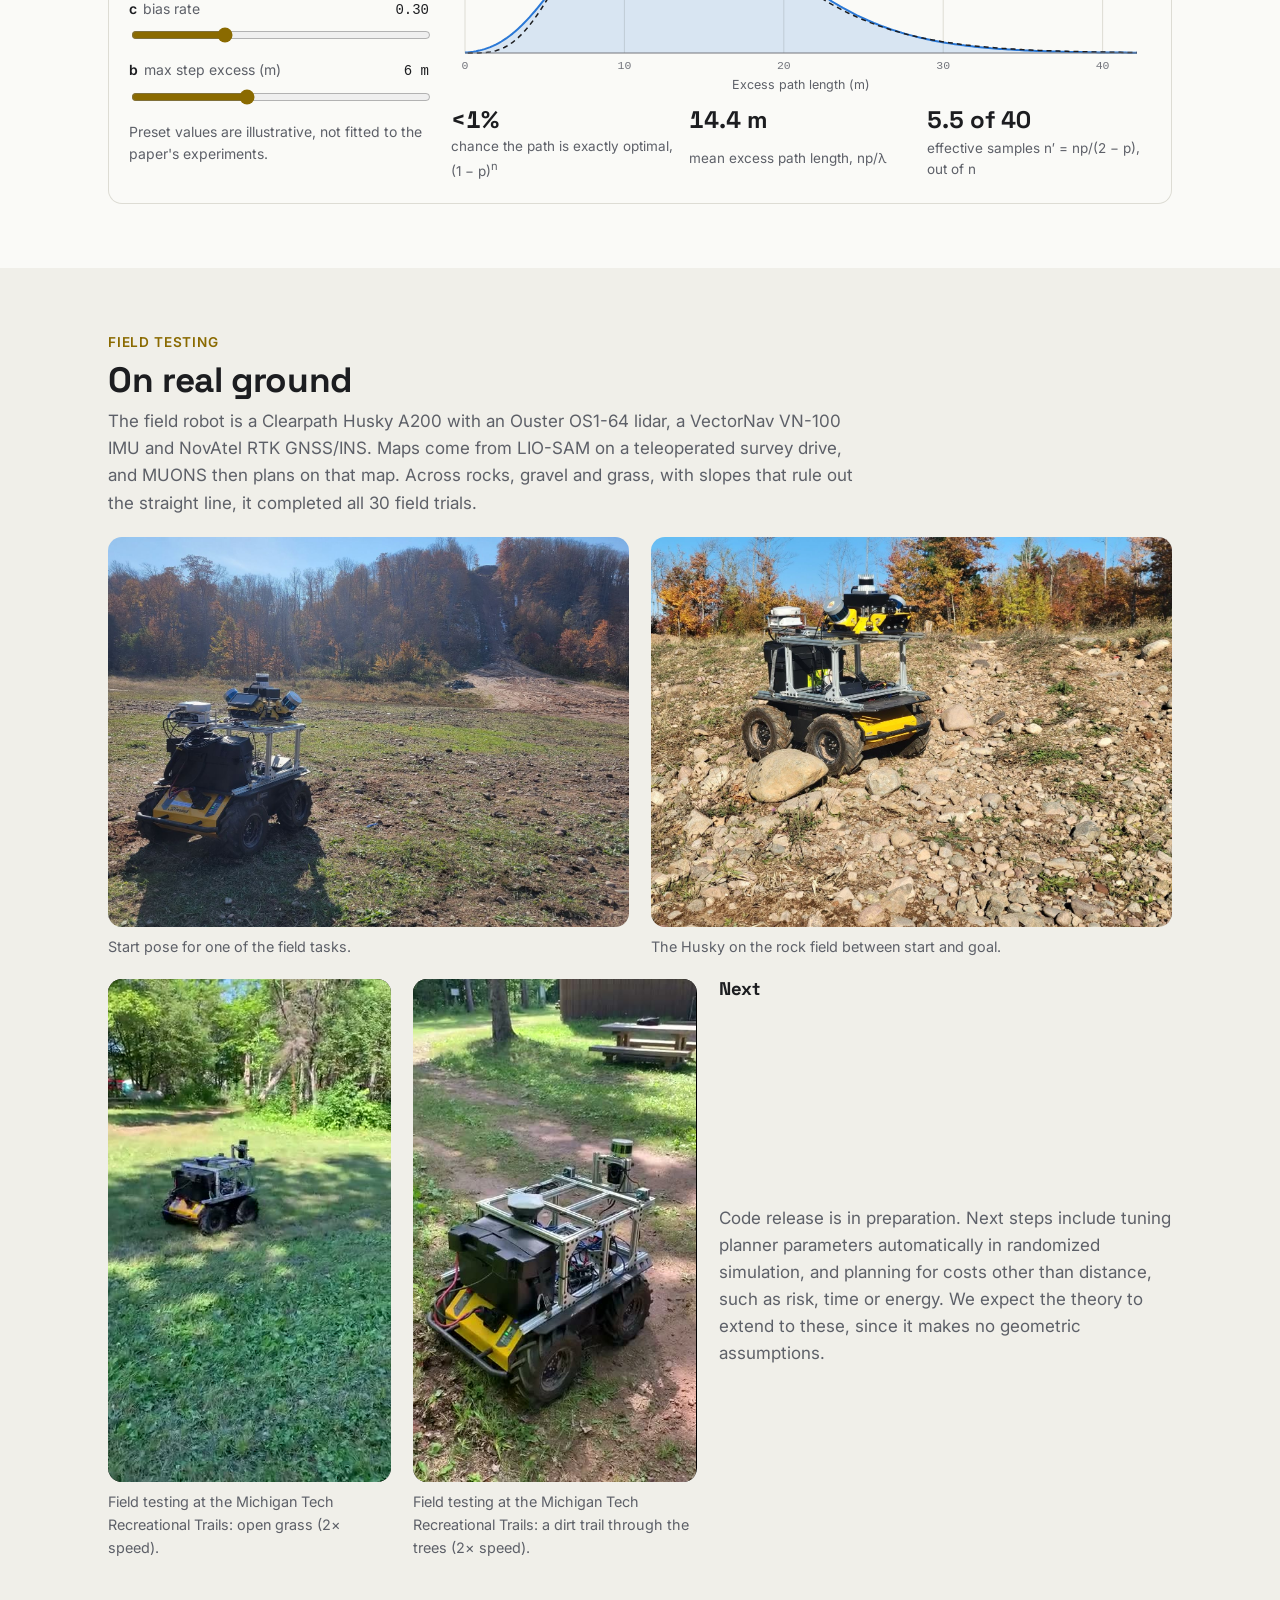
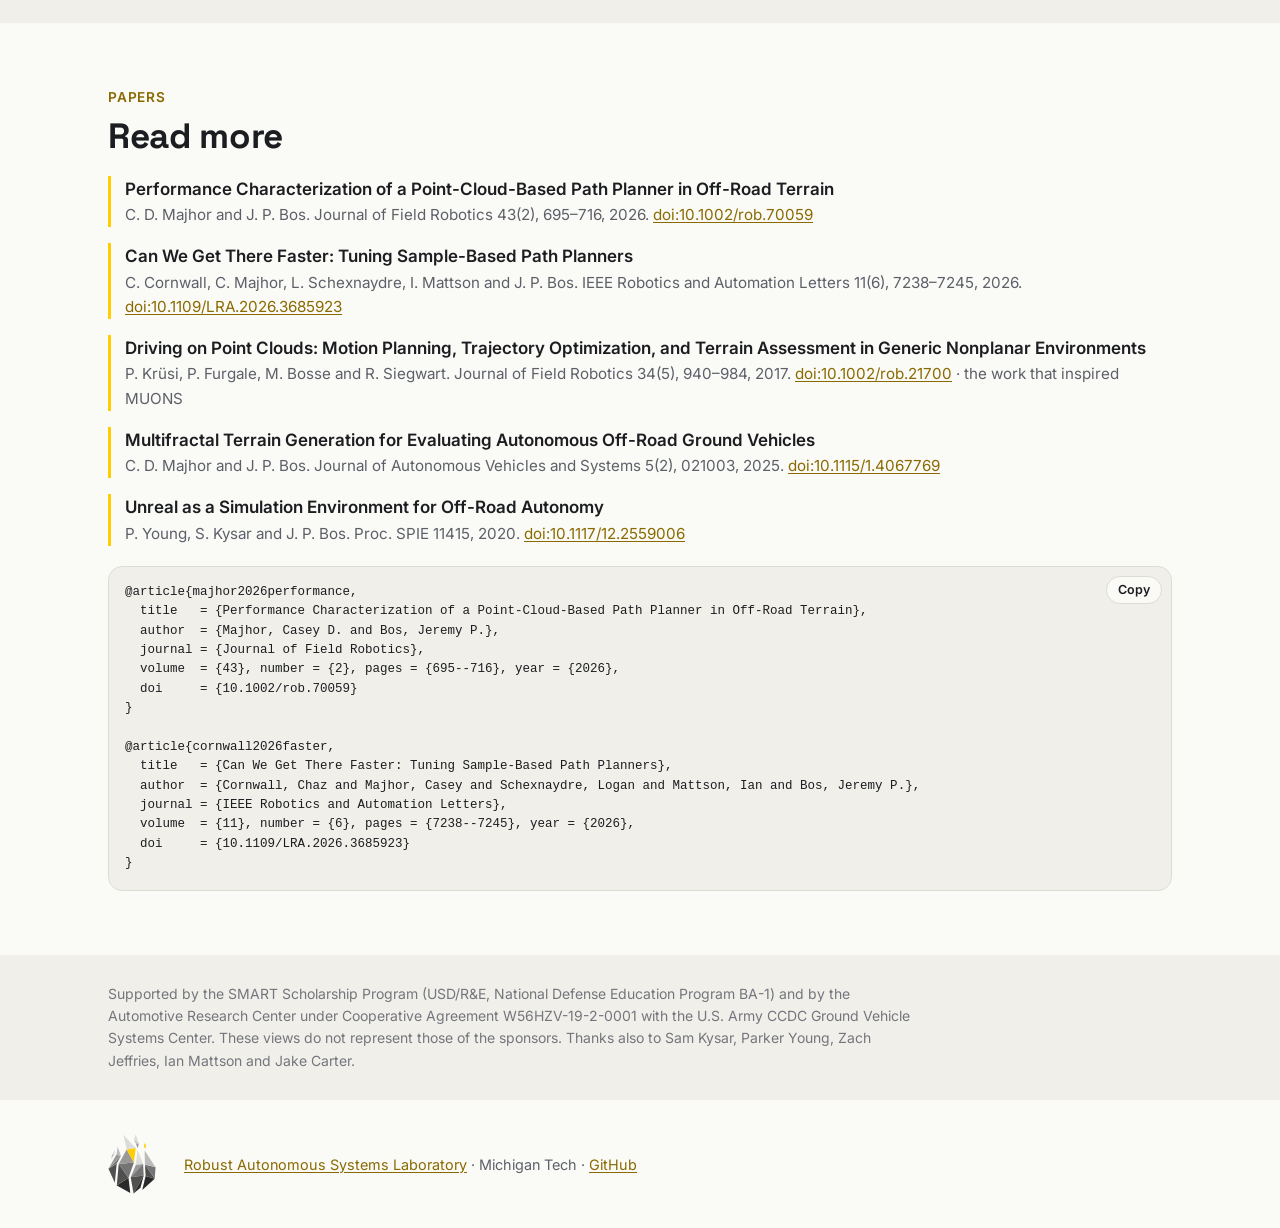
==== commit bd43b421: "Use the new rock-field Husky photo, drop the JFR figure, remove draft tag Co-Authored-By: Claude Opu" ====
--- a/offroad/index.html
+++ b/offroad/index.html
@@ -34,7 +34,6 @@
 /* hero */
 .hero-top { display: flex; flex-wrap: wrap; align-items: center; gap: 10px 14px; margin-bottom: 1rem; }
 .hero-top .eyebrow { margin: 0; }
-.draft { font-size: .72rem; font-weight: 600; letter-spacing: .08em; text-transform: uppercase; color: var(--gold); border: 1px solid var(--gold); border-radius: 999px; padding: 2px 9px; }
 .authors { margin: 22px 0 4px; color: #f4f3ee; font-weight: 500; }
 .authors span { white-space: nowrap; }
 .affil { color: #a4a6ad; font-size: .95rem; margin: 0; }
@@ -48,6 +47,7 @@
 figure { margin: 0; display: grid; gap: 8px; align-content: start; min-width: 0; }
 figure img, figure video { width: 100%; height: auto; border-radius: var(--radius); background: #000; }
 figcaption { color: var(--muted); font-size: .9rem; }
+.photo43 { aspect-ratio: 4 / 3; object-fit: cover; }
 .on-white { background: #fff; border-radius: var(--radius); padding: 10px; }
 .on-white img { border-radius: 4px; background: #fff; }
 .grid2 { display: grid; gap: 22px; }
@@ -140,7 +140,7 @@
 <header class="hero page">
   <div class="wrap">
     <a class="crumb" href="../"><img src="../assets/RASL/logo-gold-outline.svg" alt="" width="24" height="30">Robust Autonomous Systems Lab</a>
-    <div class="hero-top"><p class="eyebrow">Off-road mobility &amp; planning</p><span class="draft">Draft</span></div>
+    <div class="hero-top"><p class="eyebrow">Off-road mobility &amp; planning</p></div>
     <h1>Driving on <span style="color:var(--gold)">point clouds</span> in rough terrain</h1>
     <p class="lede">MUONS, Michigan Tech's Off-road Navigation Stack, plans paths for ground robots directly on lidar point clouds, with no costmap in between. We tested it in 30,000 simulated traversals and in the field. We also derived a model of how far a sample-based planner's path strays from the shortest one, and used it to make planners converge faster.</p>
     <p class="authors"><span>Casey D. Majhor</span> · <span>Chaz Cornwall</span> · <span>Logan Schexnaydre</span> · <span>Ian Mattson</span> · <span>Jeremy P. Bos</span></p>
@@ -333,12 +333,12 @@
       </div>
       <div class="grid2">
         <figure>
-          <img src="media/field-start.jpg" width="1400" height="1120" alt="The Husky robot with a sensor mast on a grassy, rocky slope below autumn trees" loading="lazy">
+          <img class="photo43" src="media/field-start.jpg" width="1400" height="1120" alt="The Husky robot with a sensor mast on a grassy, rocky slope below autumn trees" loading="lazy">
           <figcaption>Start pose for one of the field tasks.</figcaption>
         </figure>
         <figure>
-          <img src="media/husky-sensors.jpg" width="1100" height="880" alt="The Husky on a rocky slope, with labels pointing to the 3D lidar, GNSS antenna, GNSS/INS and IMU" loading="lazy">
-          <figcaption>The Husky's sensors, on the rock field between start and goal.</figcaption>
+          <img class="photo43" src="media/husky-rocks.jpg" width="1500" height="1125" alt="The Husky robot with its sensor mast on a slope of rounded rocks and gravel, autumn trees behind" loading="lazy">
+          <figcaption>The Husky on the rock field between start and goal.</figcaption>
         </figure>
       </div>
       <div class="vids">
